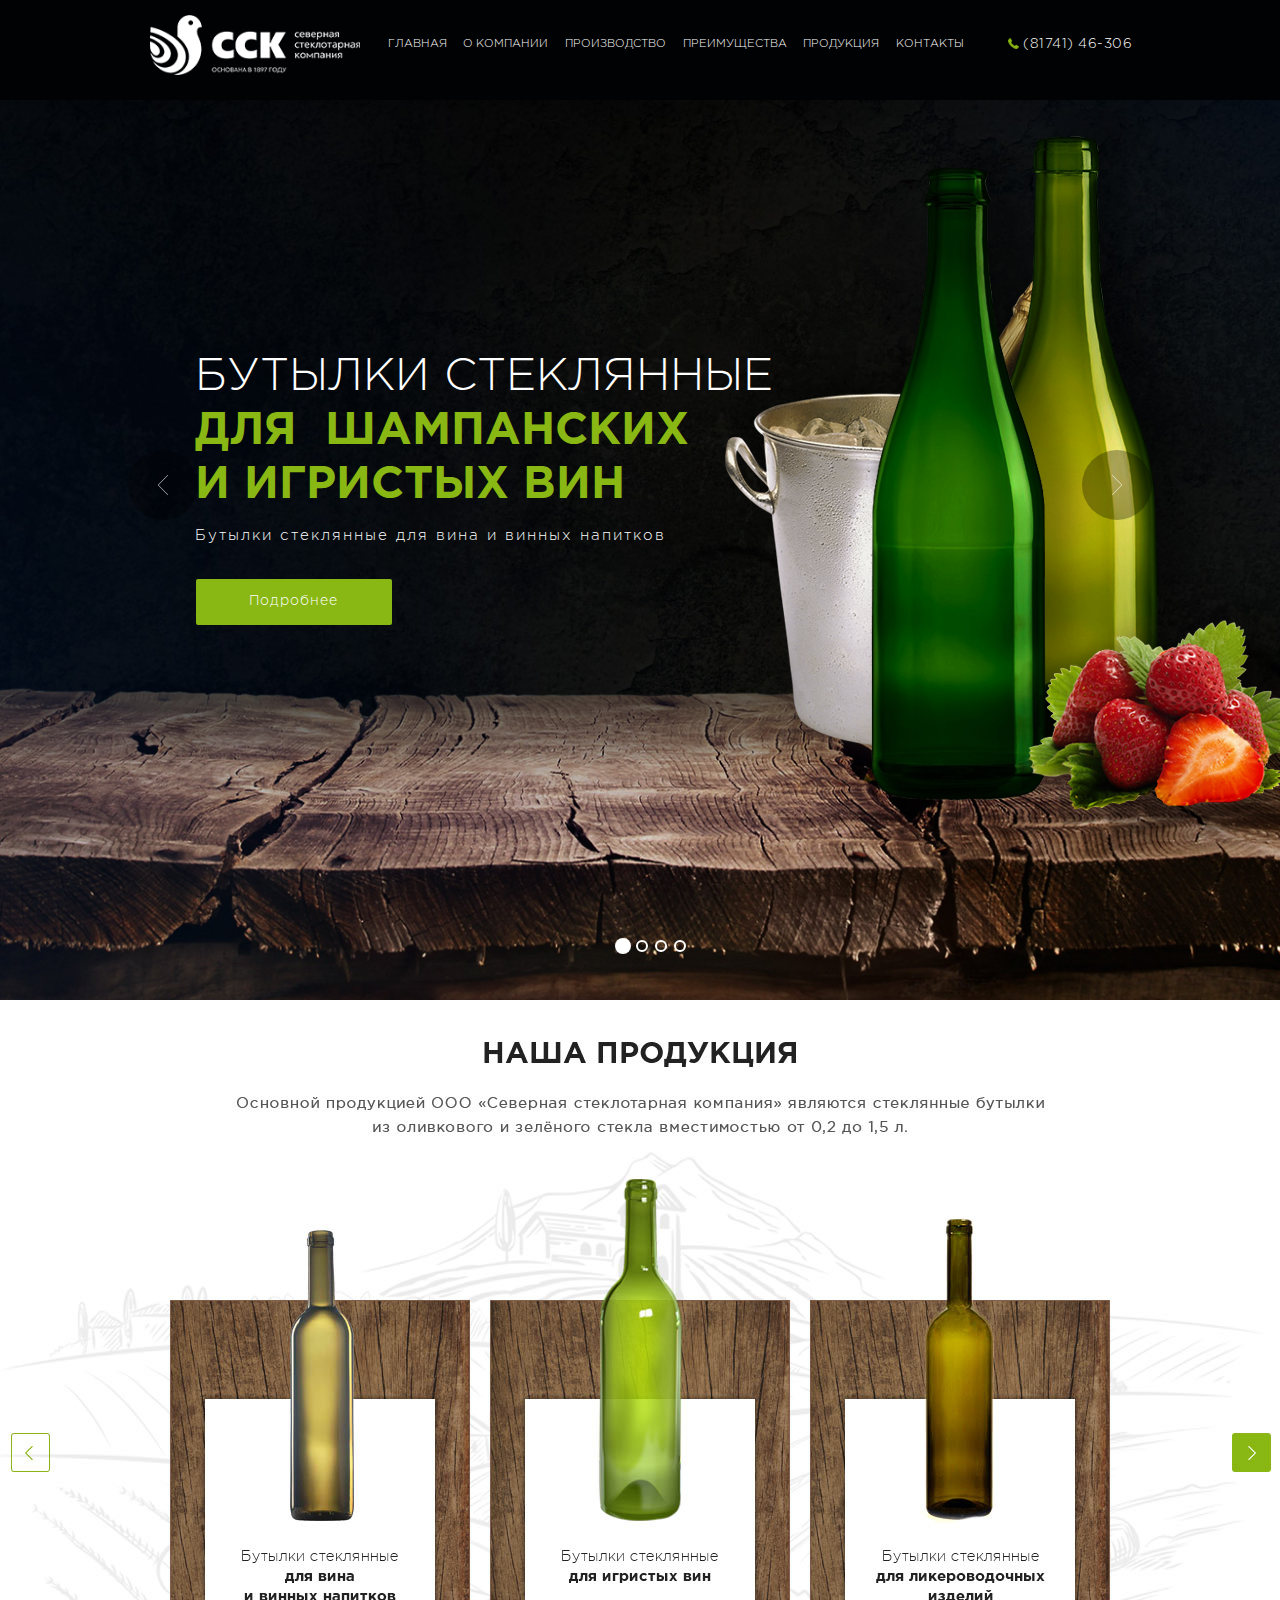
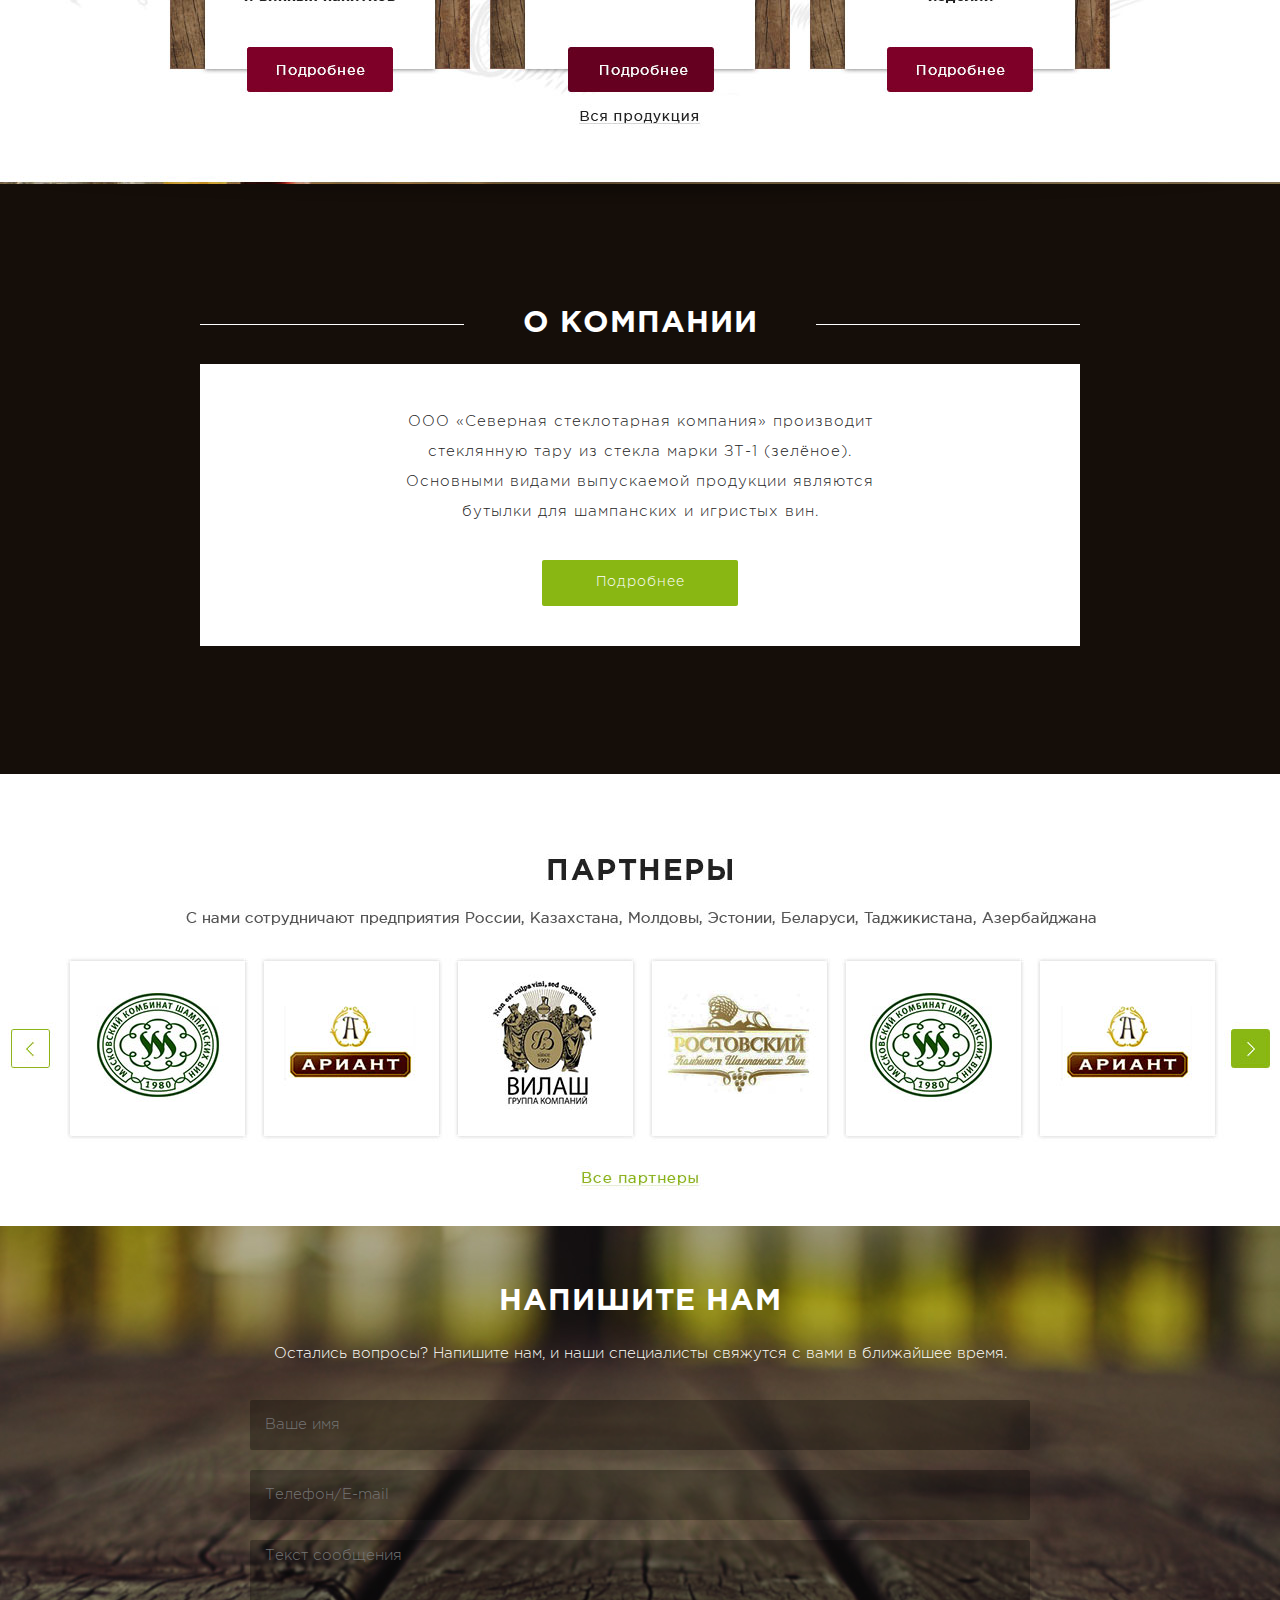
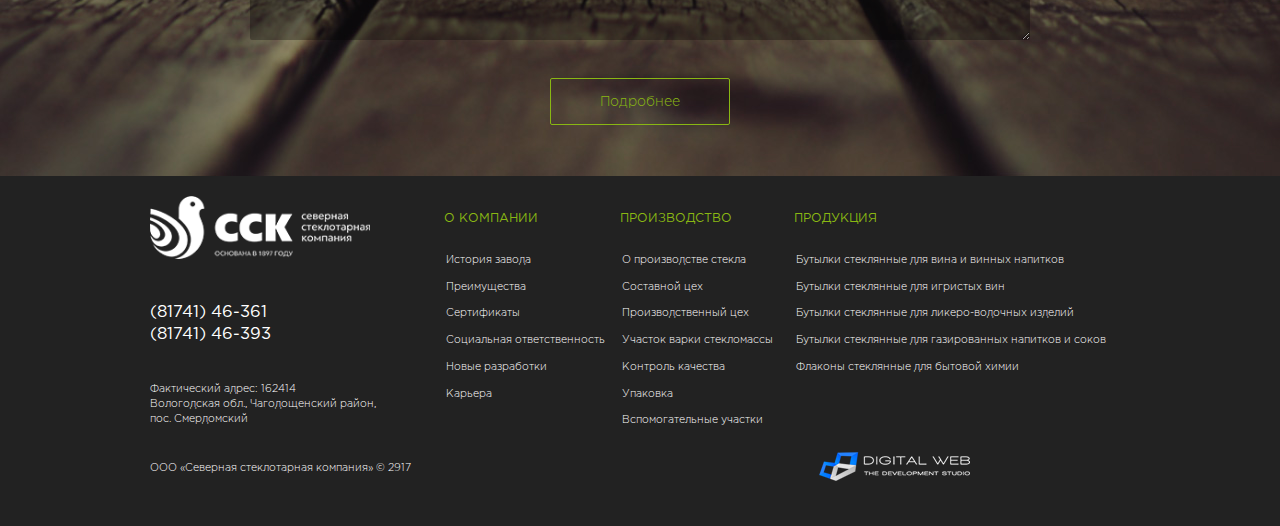
==== index.html @ 943e0a12 "Часть верстки главной" ====
<!DOCTYPE html>
<html dir="ltr" lang="ru-RU">
<head>
	<meta charset="utf-8" />
	<meta name="viewport" content="width=device-width"> 
	
	<title>Северная Стекольная Компания</title>
	<link rel="stylesheet" type="text/css"  media="all" href="css/jquery.sudoSlider.css" />
	<link rel="stylesheet" type="text/css"  media="all" href="css/font.css" />
	<link rel="stylesheet" type="text/css"  media="all" href="css/style.css" />
	<link rel="stylesheet" type="text/css"  media="all" href="css/screen.css" />
	
	<!--[if lt IE 9]><script src="js/html5.js" type="text/javascript"></script><![endif]-->
	
	<script type="Text/Javascript" src="http://code.jquery.com/jquery-1.11.2.min.js"></script>
	<script type="text/javascript" src="js/jquery.sudoSlider.min.js"></script>
	<script src="js/script.js" type="text/javascript"></script>
</head>
<body class="index">
<div id="wrapper">
	<!-- шапка -->
	<header id="header">
	    <div>
		
		<div id="logo">
			<a href="#" title="Главная"><img src="images/logo.png" alt="Северная Стекольная Компания" /></a>
		</div>
		<div id="headr_cont">
			(81741) 46-306
		</div>
		<nav>
			<ul>
				<li><a href="#" title="Главная страница">Главная</a></li>
				<li><a href="#" title="Раздел о компании">О компании</a>
					<ul>
						<li><a href="#" title="История завода">История завода</a></li>
						<li><a href="#" title="Преимущества">Преимущества</a></li>
						<li><a href="#" title="Сертификаты">Сертификаты</a></li>
						<li><a href="#" title="Социальная ответственность">Социальная ответственность</a></li>
						<li><a href="#" title="Новые разработки">Новые разработки</a></li>
						<li><a href="#" title="Карьера">Карьера</a></li>
					</ul>
				</li>
				<li><a href="#" title="Производство">Производство</a>
					<ul>
						<li><a href="#" title="О производстве стекла">О производстве стекла</a></li>
						<li><a href="#" title="Составной цех">Составной цех</a></li>
						<li><a href="#" title="Производственный цех">Производственный цех</a></li>
						<li><a href="#" title="Участок варки стекломассы">Участок варки стекломассы</a></li>
						<li><a href="#" title="Контроль качества">Контроль качества</a></li>
						<li><a href="#" title="Упаковка">Упаковка</a></li>
						<li><a href="#" title="Вспомогательные участки">Вспомогательные участки</a></li>
					</ul>
				</li>             
				<li><a href="#" title="Преимущества">Преимущества</a></li>
				<li><a href="#" title="Продукция">Продукция</a>
					<ul>
						<li><a href="#" title="Бутылки стеклянные для вина и винных напитков">Бутылки стеклянные для вина и винных напитков</a></li>
						<li><a href="#" title="Бутылки стеклянные для игристых вин">Бутылки стеклянные для игристых вин</a></li>
						<li><a href="#" title="Бутылки стеклянные для ликеро-водочных изделий">Бутылки стеклянные для ликеро-водочных изделий</a></li>
						<li><a href="#" title="Бутылки стеклянные для газированных напитков и соков">Бутылки стеклянные для газированных напитков и соков</a></li>
						<li><a href="#" title="Флаконы стеклянные для бытовой химии">Флаконы стеклянные для бытовой химии</a></li>
					</ul>
				</li>
				<li><a href="#" title="Контакты">Контакты</a></li>
			</ul>
		</nav>
	    </div>
	</header>
	<!-- end шапка -->
	
	
	<section class="main_section" id="slider">
		<div class="slider">
			<div>
			    <div>
				<img src="images/slider_shamp.png" alt="" />
				<h3><span>Бутылки стеклянные </span>для&nbsp; шампанских и&nbsp;игристых вин</h3>
				<p>Бутылки стеклянные для вина и винных напитков</p>
				<a class="button" href="#" title="Узнать подробнее">Подробнее</a>
			    </div>
			</div>
			<div>
			    <div>
				<img src="images/slider_juice.png" alt="" />
				<h3><span>Бутылки стеклянные </span>для&nbsp;газированных напитков и&nbsp;соков</h3>
				<p>Бутылки стеклянные для вина и винных напитков</p>
				<a class="button" href="#" title="Узнать подробнее">Подробнее</a>
			    </div>
			</div>
			<div>
			    <div>
				<img src="images/slider_wine.png" alt="" />
				<h3><span>Бутылки стеклянные </span>для&nbsp;вина и&nbsp;винных напитков</h3>
				<p>Бутылки стеклянные для вина и винных напитков</p>
				<a class="button" href="#" title="Узнать подробнее">Подробнее</a>
			    </div>
			</div>
			<div>
			    <div>
				<img src="images/slider_vodka.png" alt="" />
				<h3><span>Бутылки стеклянные </span>для&nbsp;ликеро-водочных изделий</h3>
				<p>Бутылки стеклянные для вина и винных напитков</p>
				<a class="button" href="#" title="Узнать подробнее">Подробнее</a>
			    </div>
			</div>
		</div>
	</section>
	
	<section class="main_section" id="">
		<img src="images/karusel1.jpg" alt="Северная Стекольная Компания" style="position: relative; left: 50%; margin-left: -960px;" />
	</section>
	
	<section class="main_section" id="about">
		<div>
			<h2>О компании</h2>
			<p>ООО «Северная стеклотарная компания» производит стеклянную тару из&nbsp;стекла марки ЗТ-1&nbsp;(зелёное). Основными видами выпускаемой продукции являются бутылки для&nbsp;шампанских и&nbsp;игристых вин.</p>
			<a class="button" href="#" title="Узнать подробнее">Подробнее</a>
		</div>
	</section>
	
	<section class="main_section" id="">
		<img src="images/karusel2.jpg" alt="Северная Стекольная Компания" style="position: relative; left: 50%; margin-left: -960px;" />
	</section>
	
	<section class="main_section" id="main_form">
	     <div>
		<h2>напишите нам</h2>
		<p>Остались вопросы? Напишите нам, и&nbsp;наши специалисты свяжутся с&nbsp;вами в&nbsp;ближайшее время.</p>
		<form >
			<input type="text" class="" placeholder="Ваше имя" value="">
			<input type="text" class="" placeholder="Телефон/E-mail" value="">
			<textarea placeholder="Текст сообщения"></textarea>
			<input type="submit" class="button" value="Подробнее" />
		</form>
	     
	     </div>
	</section>
	
	
	
	
	
	
	
	<!-- контент
	<div id="content">
	
		<div class="text">
			<h1>H1 - Проектирование, генеральный подрядчик, строительно-монтажные работы, инженерные сети, изготовление металлоконструкций</h1>
			<h2>H2 - Полный комплекс работ при возведении строительных объектов и зданий</h2>
			<h3>H3 - Полный комплекс работ при возведении строительных объектов и зданий</h3>
			<img class="left" src="images/pic7.jpg" alt="" />
			<p>Помимо производства металлоконструкций, а также быстровозводимых зданий, ведущим направлением работы предприятия является проведение капитального ремонта и реконструкции объектов промышленного и административного назначения, строительство складских, спортивных и торговых комплексов, административных и общественных зданий, производственных цехов. Собственное производство легких металлоконструкций и изготовление комплектующих для объектов строительства позволяет нам предлагать конкурентные цены на проектирование, изготовление и последующие строительно-монтажные работы.  <a href="#">Подробнее >></a></p>
			
			<h2>Ненумерованный список:</h2>
			<ul>
				<li><a href="#">Функция технического заказчика</a></li>
				<li><a href="#">Проектирование зданий и сооружений</a></li>
				<li><a href="#">Функция генерального подрядчика</a></li>
				<li><a href="#">Строительство монолитных зданий</a></li>
			</ul>
			
			<h2>Нумерованный список:</h2>
			<ol>
				<li><a href="#">Функция технического заказчика</a></li>
				<li><a href="#">Проектирование зданий и сооружений</a></li>
				<li><a href="#">Функция генерального подрядчика</a></li>
				<li><a href="#">Строительство монолитных зданий</a></li>
			</ol>
			
			<p><a style="margin: 0 10px;" href="#">Обычная ссылка</a> <a style="margin: 0 28px;" href="#">Ссылка при наведении</a></p>
			
			
		</div>
	</div>
	<!-- end контент -->
	
	<!-- подвал -->
	<div id="pre_foo"></div>
	<footer>
	    <div id="foo_in">
		<nav id="foo_menu">
		    <section>
			<h3><a href="#" title="О компании">О компании</a></h3>
			<ul>
				<li><a href="#" title="История завода">История завода</a></li>
				<li><a href="#" title="Преимущества">Преимущества</a></li>
				<li><a href="#" title="Сертификаты">Сертификаты</a></li>
				<li><a href="#" title="Социальная ответственность">Социальная ответственность</a></li>
				<li><a href="#" title="Новые разработки">Новые разработки</a></li>
				<li><a href="#" title="Карьера">Карьера</a></li>
			</ul>
		    </section>
		    <section>
			<h3><a href="#" title="Производство">Производство</a></h3>
			<ul>
				<li><a href="#" title="О производстве стекла">О производстве стекла</a></li>
				<li><a href="#" title="Составной цех">Составной цех</a></li>
				<li><a href="#" title="Производственный цех">Производственный цех</a></li>
				<li><a href="#" title="Участок варки стекломассы">Участок варки стекломассы</a></li>
				<li><a href="#" title="Контроль качества">Контроль качества</a></li>
				<li><a href="#" title="Упаковка">Упаковка</a></li>
				<li><a href="#" title="Вспомогательные участки">Вспомогательные участки</a></li>
			</ul>
		    </section>
		    <section>
			<h3><a href="#" title="Продукция">Продукция</a></h3>
			<ul>
				<li><a href="#" title="Бутылки стеклянные для вина и винных напитков">Бутылки стеклянные для вина и винных напитков</a></li>
				<li><a href="#" title="Бутылки стеклянные для игристых вин">Бутылки стеклянные для игристых вин</a></li>
				<li><a href="#" title="Бутылки стеклянные для ликеро-водочных изделий">Бутылки стеклянные для ликеро-водочных изделий</a></li>
				<li><a href="#" title="Бутылки стеклянные для газированных напитков и соков">Бутылки стеклянные для газированных напитков и соков</a></li>
				<li><a href="#" title="Флаконы стеклянные для бытовой химии">Флаконы стеклянные для бытовой химии</a></li>
			</ul>
		    </section>
		</nav>
		<div id="foo_logo">
			<img src="images/logo.png" alt="Северная Стекольная Компания" />
		</div>
		<div id="foo_cont">
			<strong>(81741)&nbsp;46-361<br>
			(81741)&nbsp;46-393</strong>
			<p>Фактический адрес: 162414<br> 
			Вологодская&nbsp;обл., Чагодощенский&nbsp;район,
			пос.&nbsp;Смердомский</p>
		</div>
		<p id="copy">ООО «Северная стеклотарная компания» &copy; 2917</p>
		<div id="dw"><a href="#"><img src="images/digitalweb.png" alt="DIGITAL WEB" /></a></div>
		
	    </div>
	</footer>
	<!-- end подвал -->
	
</div>
</body>
</html>
---- css/font.css ----
@font-face{
   font-family: 'Gotham Pro';
    src: url('../fonts/gothaproreg.eot');
    src: local('Gotham Pro'),
    url('../fonts/gothaproreg.eot?#iefix') format('embedded-opentype'),
    url('../fonts/gothaproreg.woff') format('woff'),
    url('../fonts/gothaproreg.ttf') format('truetype'),
    url('../fonts/gothaproreg.svg#myfont') format('svg');
    font-weight: 400;
    font-style: normal;
}

@font-face{
   font-family: 'Gotham Pro';
    src: url('../fonts/gothaproita.eot');
    src: local('Gotham Pro'),
    url('../fonts/gothaproita.eot?#iefix') format('embedded-opentype'),
    url('../fonts/gothaproita.woff') format('woff'),
    url('../fonts/gothaproita.ttf') format('truetype'),
    url('../fonts/gothaproita.svg#myfont') format('svg');
    font-weight: 400;
    font-style: italic;
}

@font-face{
   font-family: 'Gotham Pro Narrow';
    src: url('../fonts/gothapronarmed.eot');
    src: local('Gotham Pro Narrow'),
    url('../fonts/gothapronarmed.eot?#iefix') format('embedded-opentype'),
    url('../fonts/gothapronarmed.woff') format('woff'),
    url('../fonts/gothapronarmed.ttf') format('truetype'),
    url('../fonts/gothapronarmed.svg#myfont') format('svg');
    font-weight: normal;
    font-style: normal;
}

@font-face{
   font-family: 'Gotham Pro Narrow';
    src: url('../fonts/gothapronarbol.eot');
    src: local('Gotham Pro Narrow'),
    url('../fonts/gothapronarbol.eot?#iefix') format('embedded-opentype'),
    url('../fonts/gothapronarbol.woff') format('woff'),
    url('../fonts/gothapronarbol.ttf') format('truetype'),
    url('../fonts/gothapronarbol.svg#myfont') format('svg');
    font-weight: bold;
    font-style: normal;
}

@font-face{
   font-family: 'Gotham Pro';
    src: url('../fonts/gothapromed.eot');
    src: local('Gotham Pro'),
    url('../fonts/gothapromed.eot?#iefix') format('embedded-opentype'),
    url('../fonts/gothapromed.woff') format('woff'),
    url('../fonts/gothapromed.ttf') format('truetype'),
    url('../fonts/gothapromed.svg#myfont') format('svg');
    font-weight: 600;
    font-style: normal;
}

@font-face{
   font-family: 'Gotham Pro';
    src: url('../fonts/gothapromedita.eot');
    src: local('Gotham Pro'),
    url('../fonts/gothapromedita.eot?#iefix') format('embedded-opentype'),
    url('../fonts/gothapromedita.woff') format('woff'),
    url('../fonts/gothapromedita.ttf') format('truetype'),
    url('../fonts/gothapromedita.svg#myfont') format('svg');
    font-weight: 600;
    font-style: italic;
}

@font-face{
   font-family: 'Gotham Pro';
    src: url('../fonts/gothaprolig.eot');
    src: local('Gotham Pro'),
    url('../fonts/gothaprolig.eot?#iefix') format('embedded-opentype'),
    url('../fonts/gothaprolig.woff') format('woff'),
    url('../fonts/gothaprolig.ttf') format('truetype'),
    url('../fonts/gothaprolig.svg#myfont') format('svg');
    font-weight: 300;
    font-style: normal;
}

@font-face{
   font-family: 'Gotham Pro';
    src: url('../fonts/gothaproligita.eot');
    src: local('Gotham Pro'),
    url('../fonts/gothaproligita.eot?#iefix') format('embedded-opentype'),
    url('../fonts/gothaproligita.woff') format('woff'),
    url('../fonts/gothaproligita.ttf') format('truetype'),
    url('../fonts/gothaproligita.svg#myfont') format('svg');
    font-weight: 300;
    font-style: italic;
}

@font-face{
   font-family: 'Gotham Pro';
    src: url('../fonts/gothaprobol.eot');
    src: local('Gotham Pro'),
    url('../fonts/gothaprobol.eot?#iefix') format('embedded-opentype'),
    url('../fonts/gothaprobol.woff') format('woff'),
    url('../fonts/gothaprobol.ttf') format('truetype'),
    url('../fonts/gothaprobol.svg#myfont') format('svg');
    font-weight: 700;
    font-style: normal;
}

@font-face{
   font-family: 'Gotham Pro';
    src: url('../fonts/gothaprobolita.eot');
    src: local('Gotham Pro'),
    url('../fonts/gothaprobolita.eot?#iefix') format('embedded-opentype'),
    url('../fonts/gothaprobolita.woff') format('woff'),
    url('../fonts/gothaprobolita.ttf') format('truetype'),
    url('../fonts/gothaprobolita.svg#myfont') format('svg');
    font-weight: 700;
    font-style: italic;
}

@font-face{
   font-family: 'Gotham Pro';
    src: url('../fonts/gothaprobla.eot');
    src: local('Gotham Pro'),
    url('../fonts/gothaprobla.eot?#iefix') format('embedded-opentype'),
    url('../fonts/gothaprobla.woff') format('woff'),
    url('../fonts/gothaprobla.ttf') format('truetype'),
    url('../fonts/gothaprobla.svg#myfont') format('svg');
    font-weight: 900;
    font-style: normal;
}

@font-face{
   font-family: 'Gotham Pro';
    src: url('../fonts/gothaproblaita.eot');
    src: local('Gotham Pro'),
    url('../fonts/gothaproblaita.eot?#iefix') format('embedded-opentype'),
    url('../fonts/gothaproblaita.woff') format('woff'),
    url('../fonts/gothaproblaita.ttf') format('truetype'),
    url('../fonts/gothaproblaita.svg#myfont') format('svg');
    font-weight: 900;
    font-style: italic;
}
---- css/style.css ----
html, body { 
	margin: 0;
	padding: 0;
	min-height: 100%;
	width: 100%;
	height: 100%;
	position: relative;
}

body {   
	line-height: 145%;
	font-family:  'Gotham Pro', Arial, Helvetica, sans-serif;
	font-size: 0.94em;
	font-weight: 300;
	color: #222222;
	background: #fff;
	}
a {
	text-decoration: underline;
	color: #005ad5;
	outline: none;
	cursor: pointer;
	}
a:hover {
	text-decoration: none;
	}
a img {
	border: none;
	cursor: pointer;
	}
img {
	vertical-align: bottom;
	}
p {
	margin: 0 0 22px;
}
h1 {    
	margin: 0 0 11px;
	font-size: 2em;
	font-weight: 700;
	line-height: 120%;
	text-transform: uppercase;
}

h2 {
	font-size: 1.66em;
	line-height: 120%;
	font-weight: 700;
	margin: 0 0 23px;
	text-transform: uppercase;
}

h3 {
	font-size: 1em;
	line-height: 120%;
	font-weight: 700;
	margin: 0 0 20px;
	text-transform: uppercase;
}
table {
	border: 0;
	border-collapse:collapse;
	border-spacing: 0;
}
ul {
	margin: 0;
	padding: 0;
}
ul li {
	margin: 0;
	padding: 0;
	list-style-type: none;
}
hr {
	border: 0;
}
.clr {
	clear: both;
}

/* HTML5 display-role reset for older browsers */
article, aside, details, figcaption, figure,
footer, header, hgroup, menu, nav, section {
	display: block;
}
/*******************************************/

#wrapper {
	width: 100%;
	min-height: 100%;
	position: relative;
	overflow: hidden;
	
background: url(../images/site.jpg) center top no-repeat;
zbackground-size: 100% auto;
}


/* Стили шапки */
header#header {
	min-height: 100px;
	width: 100%;
	position: fixed;
	top: 0;
	background-color: #010203;
	color: #fff;
	z-index: 10;
}
#header>div {
	padding: 10px 11px;
	margin: 0 auto;
	max-width: 1258px;
	font-size: 0.95em;
	line-height: 120%;
}
#logo {
	margin: 5px 15px 0px 0px;
	width: 245px;
	float: left;
	font-size: 25px; 
}
#logo img {
	width: 100%;
}

/* Контакты в шапке */
#headr_cont  {
	margin: 35px -9px 10px 25px;
	padding-left: 22px;
	width: 140px;
	float: right;    
	background: url(../images/phone.png) left 3px no-repeat;
	font-size: 1.2em;
	line-height: 120%;
	letter-spacing: 0.04em;
}


/* Меню в шапке */

header nav {
	margin: 36px 170px 10px 280px;
	padding: 0;
	text-align: center;
	
}
header nav ul li {
	margin-right: 2.2%;
	display: inline-block;
	vertical-align: top;
	text-transform: uppercase;
	position: relative;
}
header nav ul li a {
	color: #fff;
	text-decoration: none;
}                    
header nav ul li.active a {
	color: #89b713;
}
header nav ul li:hover a {
	color: #89b713;
}

header nav ul li ul {
	width: 480px;
	padding: 25px 20px 15px 30px;
	position: absolute;
	left: -20px;
	text-align: left;
	background: #89b713;
	top: 40px;
	display: none;
}
header nav ul li:hover ul {
	display: block;
}
header nav ul li ul:before {
	width: 0px;
	position: absolute;
	top: -10px;
	left: 15%;
	border-left: 8px solid transparent;
	border-right: 8px solid transparent;
	border-bottom: 10px solid #89b713;
	content: "";
	z-index: 2
}
header nav ul li ul:after {
	width: 25%;
	height: 40px;
	position: absolute;
	top: -40px;
	left: 20px;
	background: transparent;
	content: "";
	z-index: 1;
}
header nav ul li ul li {
	margin-bottom: 10px;
	margin-right: 10px;
	width: 47%;
	text-transform: none;
}
header nav ul li:hover ul li a {
	color: #fff;
}
header nav ul li ul li a:hover {
	color: #fff;
	text-decoration: underline;
}

.main_section {
	position: relative;
	z-index: 3;
}
.main_section>div {
	position: relative;
	padding: 58px 20px 20px;
	text-align: center;
	width: 960px;
	margin: 0 auto;
}
.main_section h2 {
	font-size: 2em;
	letter-spacing: 1px;
}

a.button {
	padding:13px 15px 14px; 
	width: 166px;
	height: 19px;
	font-size: 14px;
	line-height: 19px;
	cursor: pointer;
	outline: none;
	display: inline-block;
	vertical-align: top;
	color: #fff;
	text-align: center;
	text-decoration: none;
	background-color: #89b713;
	letter-spacing: 1px;
	border-radius: 2px;
	margin-bottom: 15px;
}
a.button:active {
	height: 17px;
	margin-top: 1px;
	margin-bottom: 16px;
}


/* Секция о компании на главной */

#about {
	min-height: 590px;
	background: #150e09 url(../images/about_bg.jpg) center center no-repeat;
	background-size: 100% auto;
	background-attachment: fixed;
	overflow: hidden;
}
#about:before {
	height: 30px;
	width: 100%;
	background: url(../images/about_shadow.png) center top no-repeat;
	background-size: 97% auto;
	content: "";
	position: absolute;
	top: 0;
	left: 0;
}
#about>div {
	width: 880px;
	position: relative;
	margin-top: 180px;
	left: 50%;
	margin-left: -440px;
	background-color: #fff;
	padding: 1px 0px 25px;
	font-weight: 300;
	letter-spacing: 1px;
	line-height: 200%;
}
#about h2 {
	color: #fff;
	margin-top: -59px;
	margin-bottom: 65px;
	overflow: hidden;
	position: relative;
}
#about h2:before, #about h2:after {
	content: "";
	position: absolute;
	height: 1px;
	width: 50%;
	background-color: #fff;
	top: 50%;
	left: -20%;
}
#about h2:after {
	left: auto;
	right: -20%;
}
#about p {
	padding: 0 200px 11px;
}








#content {
	margin: 0 auto;
	padding: 20px 10px;
	
	width: 960px;
	
	clear: both;
}




/* Стили контента */
.text {
	padding-right: 300px;
	line-height: 145%;
}
.text p {
	padding-top: 4px;
}

.text img.left {         
	margin: 2px 15px 10px 0;
	float: left;
}

.text ul, .text ol {
	padding: 10px 20px 10px 10px;
	margin-bottom: 14px;
	
	background-color: #fbfdfe;
	border: 1px solid #dae5f0;
	color: #fff;
}

.text ul li, .text ol li {
	margin-bottom: 6px;
	padding-left: 10px;
}

.text ol {
	list-style-type: none; 
	counter-reset: num; 
}
.text ol {
	list-style-type: none; 
	counter-reset: num; 
}
.text li a:before, .text li a:before {
	margin-right: 12px;
	padding: 1px 6px;
	
	width: 6px;
	height: 17px;
	
	display: inline-block;
	
	font-size: 12px;
	line-height: 18px;
	
	color: #fff;
	background-color: #5c98cb;
	border-radius: 10px;
}
.text ol li a:before {
	content: counter(num) ' '; 
	counter-increment: num; 
}
.text ul li a:before {
	padding: 1px 7px;
	content: ">";
	width: 4px;
}
.text  li a:hover:before {
	background-color: #c62e26;
}


.text table {
	margin-bottom: 23px;
	margin-top: 20px;
	
	border-top: 1px solid #d9e5f0;
	border-left: 1px solid #d9e5f0;
	border-bottom: 1px solid #d9e5f0;
}
.text table th, .text table td {
	height: 37px;
	              
	text-align: center;
	
	border-right: 1px solid #d9e5f0;
}  
.text table tr:first-child th, .text table tr:first-child td {
	height: 41px;
}
.text table th {
	border-bottom: 1px solid #d9e5f0;
	background-color: #ecf3f7;
}
.text table th:first-child {
	padding-left: 20px;
	width: 202px;
	text-align: left;
}
.text table td {
	width: 100px;
}



/* Стили формы */

#main_form {
	background: url(../images/form.jpg) center top no-repeat;
	background-size: cover;
	height: 550px;
	z-index: 1;
	width: 100%;
}
#main_form div {
	color: #fff;
}
form {
	margin-bottom: 30px;
	padding-top: 13px;
}
input, textarea, select {
	padding: 5px 15px;
	margin-bottom: 20px;
	width: 750px;
	height: 40px;
	outline: none;
	border: 0;
	background-color: RGBA(0, 0, 0, 0.3);
	border-radius: 2px;
	font-family: 'Gotham Pro', Arial, Helvetica, sans-serif;
	font-size: 1em;
	font-weight: 300;
	line-height: 40px;
	color: #fff;
}

form textarea {
	height: 90px;
	min-width: 750px;
	max-width: 750px;
	min-height: 90px;
	max-height: 150px;
	line-height: 140%;
	margin-bottom: 31px;
}
form input[type="submit"] {
	padding:3px 15px 5px; 
	margin-bottom: 1px;
	width: 180px;
	height: 47px;
	font-size: 14px;
	color: #89b713;
	background-color: transparent;
	border: 1px solid #89b713;
	cursor: pointer;
	outline: none;
}
form input[type="submit"]:hover {
	background-color: #89b713;
	color: #fff;
}
form input[type="submit"]:active {
	height: 45px;
	margin-bottom: 2px;
	margin-top: 1px;
}



/* Подвал */
/*#slider, #content {
	display: none;
}*/

#pre_foo {
	height: 350px;
	clear: both;
}

footer {
	height: 350px;
	width: 100%;
	position: absolute;
	bottom: 0;
	left: 0;
	background-color: #222;
	z-index: 2;
}

#foo_in { 
	margin: 0 auto;
	padding: 27px 10px;
	max-width: 1250px;
	line-height: 140%;
	font-size: 0.85em; 
	color: #fff;
}

#foo_in h3 {   
	margin-bottom: 26px;
	
	text-transform: uppercase;
	font-size: 1.18em;
	line-height: 120%;
	font-weight: 400
}
#foo_in h3 a {   
	color: #89b713;
}
#foo_in a {
	color: #fff;
	text-decoration: none;
}
#foo_in a:hover {
	text-decoration: underline;
}
#foo_in #foo_menu { 
	padding-top: 16px;
	width: 74.7%;
	float: right;
}
#foo_in #foo_menu section { 
	width: 24.2%;
	margin-right: 1%;
	display: inline-block;
	vertical-align: top;
	margin-bottom: 20px
}
#foo_in #foo_menu section+section { 
	width: 30.4%;
}
#foo_in #foo_menu section+section+section { 
	width: 41.3%;
}
#foo_in #foo_menu ul li {
	margin-bottom: 12px;
	padding-left: 2px;
}

#foo_logo {
	margin-bottom: 43px;
	width: 239px;
}
#foo_logo img {
	width: 100%;
}

#foo_in #foo_cont { 
	margin-right: 75%;
	margin-bottom: 35px;
}
#foo_in #foo_cont strong { 
	font-size: 1.57em;
	line-height: 138%;
	display: inline-block;
	margin-bottom: 35px;
}

#foo_in #foo_cont p {
	font-weight: 300;
}
#foo_in p {
	margin-bottom: 19px
}
#foo_in p a {
	margin: 0 4px;
}
p#copy {
	float: left;
	clear: both;
}

#dw {
	float: right;
	width: 31.7%;
	margin-top: -9px;
}
---- css/screen.css ----
@media screen and (min-width: 1921px) {
	header#header {
		min-height: 120px;
	}
	#header>div {
		padding: 12px 13px;
		max-width: 1510px;
		font-size: 1.14em;
		line-height: 120%;
	}
	#logo {
		margin: 6px 15px 0px 0px;
		width: 295px;
	}
	#headr_cont  {
		margin: 41px -11px 12px 30px;
		padding-left: 30px;
		width: 166px;   
		font-size: 1.20em;
		line-height: 120%;
		letter-spacing: 0.03em;
		background-position: left 4px;
		background-size: 17px 17px;
	}
	header nav {
		margin: 41px 190px 10px 350px;
		
	}
	header nav ul li ul {
		width: 580px;
	}
	header nav ul li ul:before {
		top: -9px;
	}
	
	#foo_in {
		padding: 20px 10px;
		max-width: 1510px;
		font-size: 1.02em;
		line-height: 120%;
	}
	#foo_logo {
		width: 300px;
	}
	
	.main_section>div {
		padding: 70px 25px 25px;
		width: 1480px;
	}
	.main_section h2 {
		font-size: 2.4em;
		line-height: 140%;
	}
	form {
		padding-top: 13px;
		width: 1000px;
		margin: 0 auto 35px;
	}
	input, textarea, select {
		margin-bottom: 25px;
		width: 900px;
		height: 48px;
		line-height: 48px;
	}
	form textarea {
		height: 108px;
		min-width: 900px;
		max-width: 900px;
		min-height: 108px;
		max-height: 150px;
		line-height: 140%;
		margin-bottom: 40px;
	}
	form input[type="submit"] {
		width: 216px;
		height: 57px;
	}
	form input[type="submit"]:active {
		height: 55px;
		width: 214px;
	}
}

@media screen and (max-width: 1300px) {
	#header>div {
		max-width: 980px;
		font-size: 0.75em;
		line-height: 120%;
	}
	#logo {
		width: 210px;
	}
	#headr_cont  {
		margin-top: 26px;
		margin-left: 15px;
		padding-left: 15px;
		width: 116px;   
		background-position: left 2px;
		background-size: 11px 11px;
	}
	header nav {
		margin: 28px 140px 10px 220px;
		
	}
	
	header nav ul li ul {
		width: 400px;
	}
	header nav ul li ul:before {
		left: 12%;
	}
	#foo_in {
		padding: 20px 10px;
		max-width: 980px;
		font-size: 0.70em;
		line-height: 140%;
	}
	#foo_logo {
		width: 220px;
	}
	
	#foo_in #foo_menu {
		width: 70%;
	}
	#foo_in #foo_menu section + section {
		width: 24%;
	}
	#foo_in #foo_menu section + section + section {
		width: 46%;
	}
	
	#about {
		background-size: cover;
	}
}

@media screen and (max-width: 990px) {
	#header>div {
		font-size: 1.1em;
		line-height: 120%;
	}
	#headr_cont  {
		float: left;
		margin-left: 15%;
		width: auto;
	}
	header nav {
		width: 40px;
		height: 24px;
		border-bottom: 8px solid #fff;
		border-top: 8px solid #fff;
		position: relative;
		float: right;
		margin: 15px 20px 0 20px;
		border-radius: 2px;
	}
	header nav:after {
		width: 40px;
		height: 8px;
		position: absolute;
		top: 8px;
		left: 0;
		background-color:  #fff;
		content: "";
	}
	header nav:hover, header nav:active {
		border-color: #89b713
	}
	header nav:hover:after, header nav:active:after {
		background-color:  #89b713;
	}
	
	header nav ul {
		margin-top: 49px;
		padding: 15px 0;
		width: 320px;
		background-color: #fff;
		position: absolute;
		right: -11px;
		border-bottom: 5px solid #89b713;
		box-shadow: 0px 0px 5px RGBA(34, 34, 34, 0.2);
		max-height: 350px;
		overflow: auto;
	}
	header nav>ul {
		display: none;
	}
	header nav:hover>ul {
		display: block;
	}
	header nav:before {
		width: 55px;
		height: 20px;
		position: absolute;
		top: 30px;
		right: 0px;
		background: transparent;
		content: "";
		z-index: 1;
		display: block;
	}
	header nav ul li {
		margin: 0;
		display: block;
		text-align: left;
	}
	header nav ul li a {
		color: #89b713;
		display: block;
		padding: 10px 10px 10px 30px; 
	}
	header nav ul li ul {
		width: 100%;
		padding: 15px 0;
		margin-bottom: 10px;
		position: relative;
		left: 0px;
		top: auto;
		margin-top: 10px;
		max-height: none;
		overflow: visible;
	}
	header nav ul li ul:before {
		left: 25%
	}
	header nav ul li ul:after {
		display: none;
	}
	header nav ul li ul li {
		width: auto;
		margin: 0;
	}
	header nav ul li ul li a {
		color: #fff;
	}
	#foo_in h3 {
		margin-bottom: 15px;
	}
	#foo_in #foo_menu {
		width: 65%;
	}
	#foo_in #foo_menu section, #foo_in #foo_menu section + section, #foo_in #foo_menu section + section + section {
		width: 45%;
	}
	#foo_in #foo_menu section + section + section {
		width: 90%;
	}
	#foo_in #foo_menu ul li {
		margin-bottom: 7px;
	}
	#pre_foo {
		height: 450px;
	}
	
	footer {
		height: 450px;
	}
	.main_section > div {
		width: auto;
	}
	#main_form p {
		width: 80%;
		margin: 0 auto 22px;
	}
	input, textarea, select {
		width: 80%;
	}
	form textarea {
		min-width: 80%;
		max-width: 80%;
	}
	#about {
		background-position: -300px center;
	}
	#about>div {
		width: 80%;
		left: 0;
		margin-left: auto;
		margin-right: auto;
		margin-top: 130px;
	}
	#about h2:before, #about h2:after {
		display: none;
	}
	#about p {
		padding: 0 130px 11px;
	}
}

@media screen and (max-width: 750px) {
	#foo_in #foo_menu {
		display: none;
	}
	#pre_foo {
		height: 200px;
	}
	
	footer {
		height: 200px;
	}
	#foo_in #foo_cont {
		float: right;
		margin-right: 10px;
		padding-top: 15px;
		margin-bottom: 15px;
		width: 42%;
		text-align: right;
	}
	#foo_in #foo_cont strong {
		margin-bottom: 20px;
	}
	#foo_logo {
		float: left;
		width: 200px;
		margin-bottom: 20px
	}
	
	#dw {
		margin-right: 10px;
		clear: left;
		float: none;
		margin-bottom: 20px;
		width: auto;
		text-align: left;
		margin-right: 10px;
	}
	p#copy {
		clear: left;
		margin-bottom: 25px;
		margin-right: 20px;
	}
	#about p {
		padding: 0 80px 11px;
	}
}

@media screen and (max-width: 600px) {
	header#header {
		min-height: 80px;
	}
	#header>div {
		font-size: 0.9em;
		line-height: 120%;
	}
	#logo {
		width: 150px;
		margin-right: 5px;
	}
	#headr_cont  {
		margin-left: 7%;
		margin-top: 18px
	}
	header nav {
		width: 25px;
		height: 15px;
		border-bottom: 5px solid #fff;
		border-top: 5px solid #fff;
		margin: 13px 10px 0 10px;
	}
	header nav:after {
		width: 25px;
		height: 5px;
		top: 5px;
	}
	header nav>ul {
		margin-top: 39px;
	}
	header nav:before {
		top: 20px;
	}
	#pre_foo {
		height: 220px;
	}
	
	footer {
		height: 220px;
	}
	#foo_in #foo_cont {
		float: none;
		width: auto;
		text-align: left;
	}
	#foo_in #foo_cont strong {
		text-align: right;
		display: block;
	}
	#dw {
		text-align: right;
		clear: none;
	}
	.main_section h2 {
		font-size: 1.7em;
	}
	.main_section p {
		font-size: 0.85em;
	}
	#about p {
		padding: 0 50px 11px;
	}
}


@media screen and (max-width: 470px) {
	#pre_foo {
		height: 250px;
	}
	
	footer {
		height: 250px;
	}
	#dw {
		clear: left;
	}
	#about p {
		padding: 0 20px 11px;
	}
}


@media screen and (max-width: 400px) {
	header#header {
		min-height: 60px;
		min-width: 300px
	}
	#header>div {
		font-size: 0.9em;
		line-height: 120%;
	}
	#logo {
		width: 120px;
		margin-right: 5px;
	}
	#headr_cont  {
		margin-left: 10px;
		margin-top: 13px;
		font-size: 1.05em;
		line-height: 120%;
	}
	header nav {
		margin: 8px 0px 0 5px;
	}
	#foo_logo {
		width: 140px;
	}
	#foo_in #foo_cont {
		margin-bottom: 0px;
		margin-right: 10px;
		padding-top: 10px;
	}
	#dw {
		text-align: right;
		clear: left;
	}
	.main_section h2 {
		font-size: 1.7em;
	}
	.main_section p {
		font-size: 0.85em;
	}
	#main_form p {
		width: 90%;
		margin-bottom: 12px;
	}
	input, textarea, select {
		width: 90%;
	}
	form textarea {
		min-width: 90%;
		max-width: 90%;
	}
	
	#about>div {
		margin-top: 100px;
	}
	
}
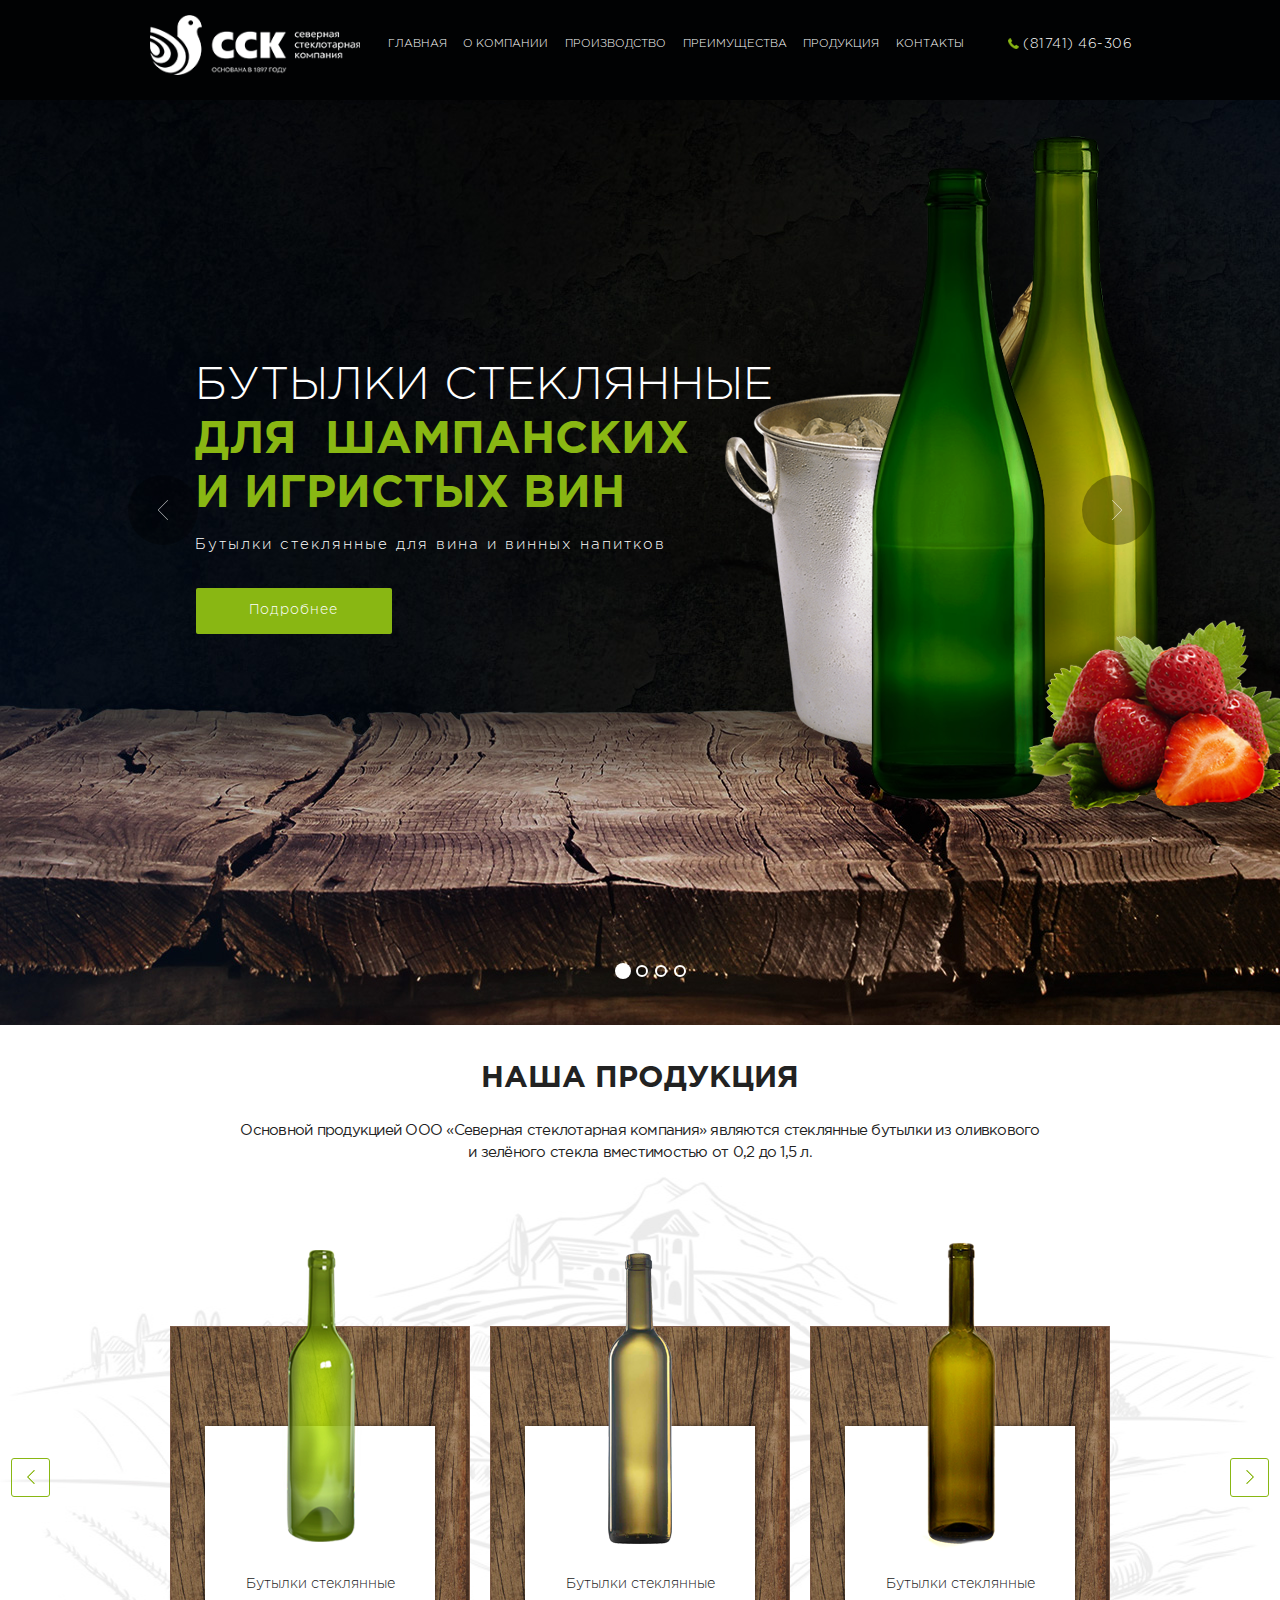
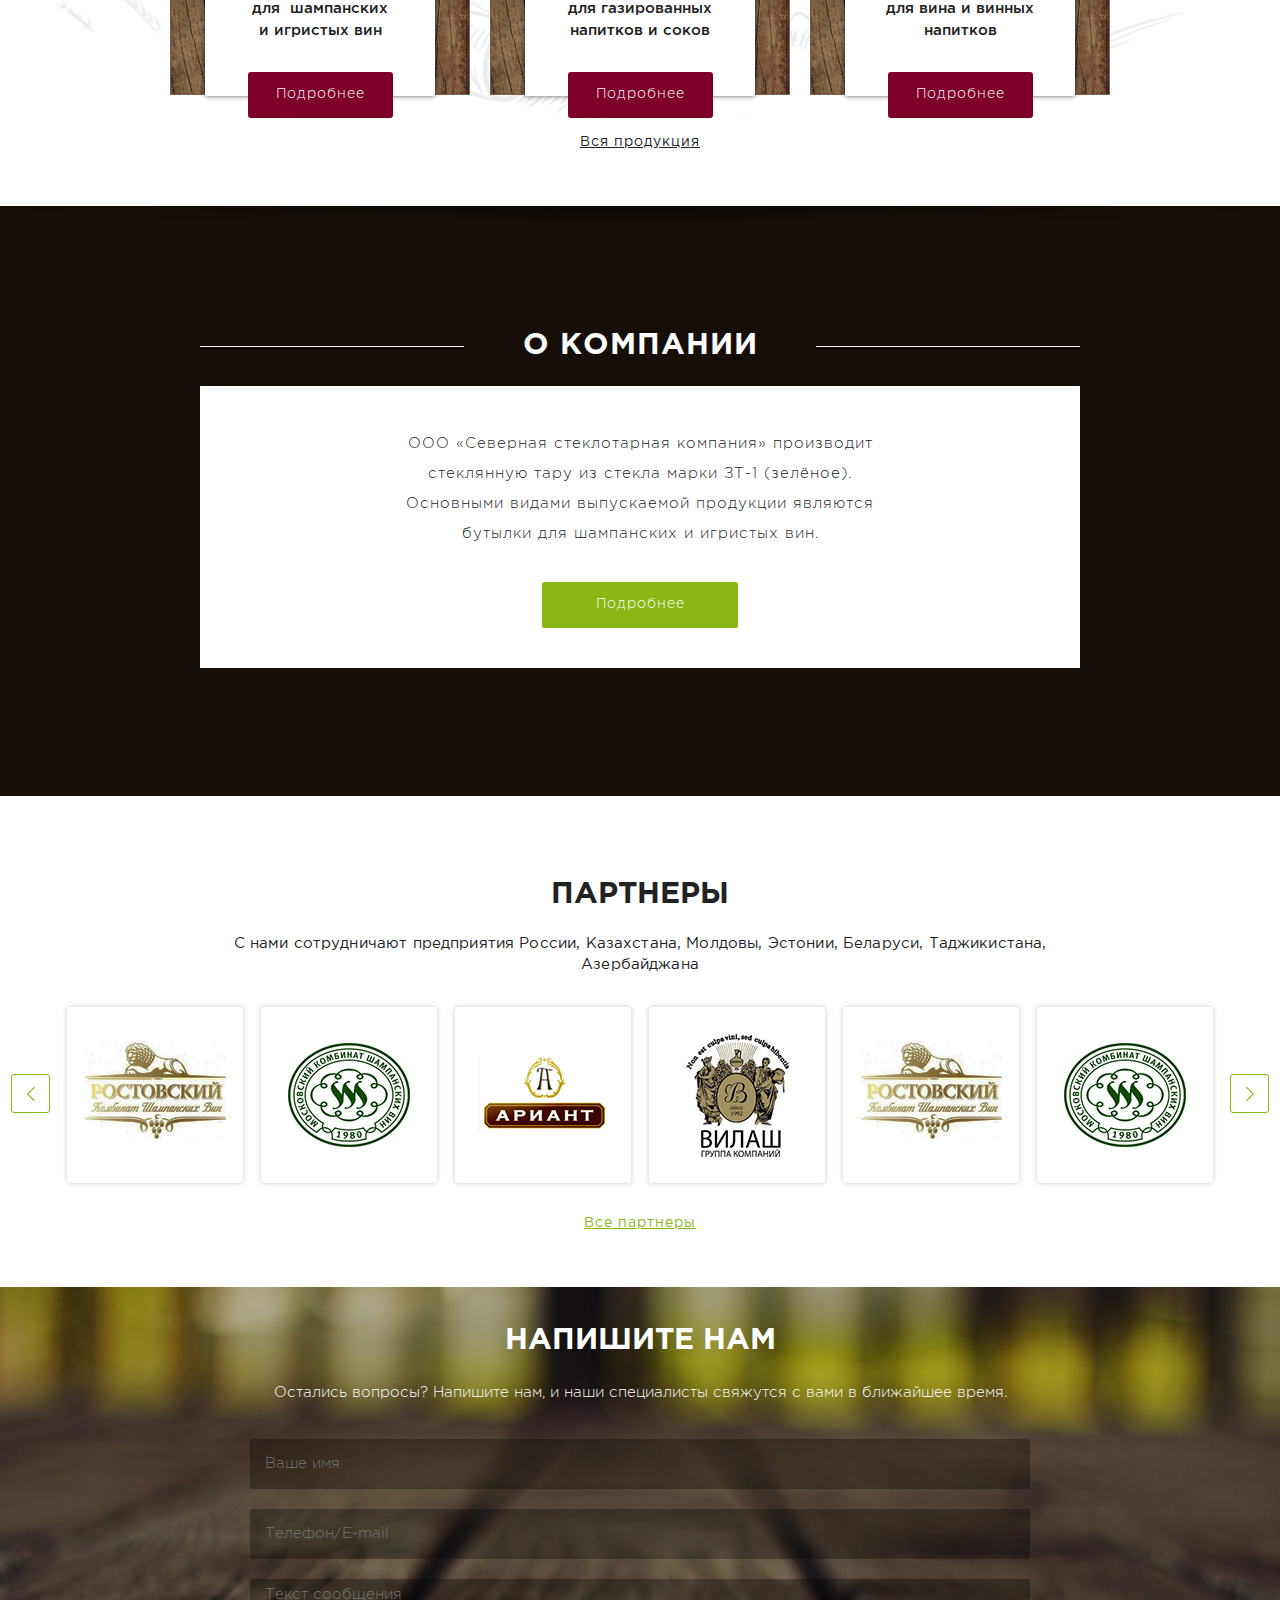
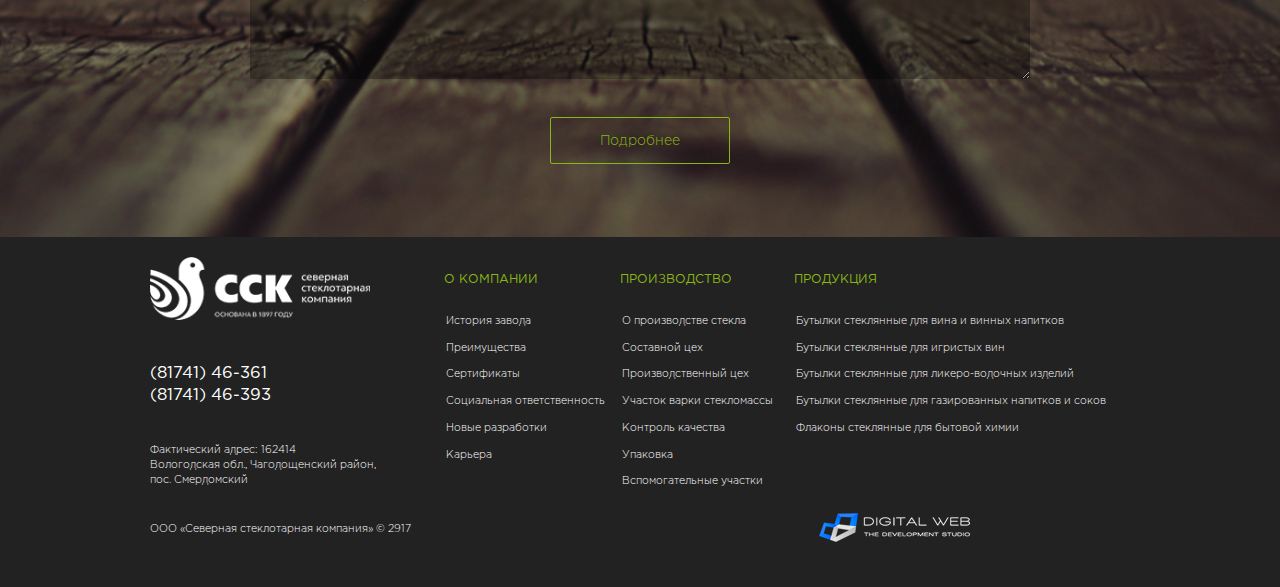
==== commit 11d15236: "Верстка главной" ====
--- a/index.html
+++ b/index.html
@@ -12,7 +12,7 @@
 	
 	<!--[if lt IE 9]><script src="js/html5.js" type="text/javascript"></script><![endif]-->
 	
-	<script type="Text/Javascript" src="http://code.jquery.com/jquery-1.11.2.min.js"></script>
+	<script type="Text/Javascript" src="https://code.jquery.com/jquery-1.11.2.min.js"></script>
 	<script type="text/javascript" src="js/jquery.sudoSlider.min.js"></script>
 	<script src="js/script.js" type="text/javascript"></script>
 </head>
@@ -29,10 +29,10 @@
 			(81741) 46-306
 		</div>
 		<nav>
-			<ul>
+			<ul class="main_menu">
 				<li><a href="#" title="Главная страница">Главная</a></li>
-				<li><a href="#" title="Раздел о компании">О компании</a>
-					<ul>
+				<li><a class="a_about" href="#" title="Раздел о компании">О компании</a>
+					<ul class="menu_about">
 						<li><a href="#" title="История завода">История завода</a></li>
 						<li><a href="#" title="Преимущества">Преимущества</a></li>
 						<li><a href="#" title="Сертификаты">Сертификаты</a></li>
@@ -41,8 +41,8 @@
 						<li><a href="#" title="Карьера">Карьера</a></li>
 					</ul>
 				</li>
-				<li><a href="#" title="Производство">Производство</a>
-					<ul>
+				<li><a class="a_production" href="#" title="Производство">Производство</a>
+					<ul class="menu_production">
 						<li><a href="#" title="О производстве стекла">О производстве стекла</a></li>
 						<li><a href="#" title="Составной цех">Составной цех</a></li>
 						<li><a href="#" title="Производственный цех">Производственный цех</a></li>
@@ -53,8 +53,8 @@
 					</ul>
 				</li>             
 				<li><a href="#" title="Преимущества">Преимущества</a></li>
-				<li><a href="#" title="Продукция">Продукция</a>
-					<ul>
+				<li><a class="a_product" href="#" title="Продукция">Продукция</a>
+					<ul class="menu_product">
 						<li><a href="#" title="Бутылки стеклянные для вина и винных напитков">Бутылки стеклянные для вина и винных напитков</a></li>
 						<li><a href="#" title="Бутылки стеклянные для игристых вин">Бутылки стеклянные для игристых вин</a></li>
 						<li><a href="#" title="Бутылки стеклянные для ликеро-водочных изделий">Бутылки стеклянные для ликеро-водочных изделий</a></li>
@@ -64,6 +64,7 @@
 				</li>
 				<li><a href="#" title="Контакты">Контакты</a></li>
 			</ul>
+			<span class="menu_batton_mob"></span>
 		</nav>
 	    </div>
 	</header>
@@ -107,8 +108,50 @@
 		</div>
 	</section>
 	
-	<section class="main_section" id="">
-		<img src="images/karusel1.jpg" alt="Северная Стекольная Компания" style="position: relative; left: 50%; margin-left: -960px;" />
+	<section class="main_section" id="products">
+		<div class="text">
+			<h2>наша Продукция</h2>
+			<p>Основной продукцией ООО&nbsp;«Северная стеклотарная компания» являются стеклянные бутылки из&nbsp;оливкового и&nbsp;зелёного стекла вместимостью от&nbsp;0,2&nbsp;до&nbsp;1,5&nbsp;л. </p>
+		</div>
+		<div class="karusel_1">
+			<div>
+			    <div>
+				<span><img src="images/b2.png" alt="" /></span>
+				<h3>Бутылки стеклянные</h3>
+				<p>для&nbsp; шампанских и&nbsp;игристых вин</p>
+				<a class="button" href="#" title="Узнать подробнее">Подробнее</a>
+			    </div>
+			</div>
+			<div>
+			    <div>
+				<span><img src="images/b1.png" alt="" /></span>
+				<h3>Бутылки стеклянные</h3>
+				<p>для&nbsp;газированных напитков и&nbsp;соков</p>
+				<a class="button" href="#" title="Узнать подробнее">Подробнее</a>
+			    </div>
+			</div>
+			<div>
+			    <div>
+				<span><img src="images/b3.png" alt="" /></span>
+				<h3>Бутылки стеклянные </h3>
+				<p>для&nbsp;вина и&nbsp;винных напитков</p>
+				<a class="button" href="#" title="Узнать подробнее">Подробнее</a>
+			    </div>
+			</div>
+			<div>
+			    <div>
+				<span><img src="images/b1.png" alt="" /></span>
+				<h3>Бутылки стеклянные</h3>
+				<p>для&nbsp;ликеро-водочных изделий</p>
+				<a class="button" href="#" title="Узнать подробнее">Подробнее</a>
+			    </div>
+			</div>
+		</div>
+		<span class="controls">
+			<a class="customLink1 prevBtn" data-target="prev" href="#"> prev </a>
+			<a class="customLink1 nextBtn" data-target="last" href="#"> next </a>
+		</span>
+		<p><a href="#">Вся продукция</a></p>
 	</section>
 	
 	<section class="main_section" id="about">
@@ -119,8 +162,42 @@
 		</div>
 	</section>
 	
-	<section class="main_section" id="">
-		<img src="images/karusel2.jpg" alt="Северная Стекольная Компания" style="position: relative; left: 50%; margin-left: -960px;" />
+	<section class="main_section" id="partners">
+		<div class="text">
+			<h2>Партнеры</h2>
+			<p>С нами сотрудничают предприятия России, Казахстана, Молдовы, Эстонии, Беларуси, Таджикистана, Азербайджана</p>
+		</div>
+		<div class="karusel_2">
+			<div>
+				<a href="#"><img src="images/l1.png" alt="Московский комбинат шампанских вин" /></a>
+			</div>
+			<div>
+				<a href="#"><img src="images/l2.png" alt="Ариант" /></a>
+			</div>
+			<div>
+				<a href="#"><img src="images/l3.png" alt="ВИЛАШ группа компаний" /></a>
+			</div>
+			<div>
+				<a href="#"><img src="images/l4.png" alt="Ростовский комбинат шампанских вин" /></a>
+			</div>
+			<div>
+				<a href="#"><img src="images/l1.png" alt="Московский комбинат шампанских вин" /></a>
+			</div>
+			<div>
+				<a href="#"><img src="images/l2.png" alt="Ариант" /></a>
+			</div>
+			<div>
+				<a href="#"><img src="images/l3.png" alt="ВИЛАШ группа компаний" /></a>
+			</div>
+			<div>
+				<a href="#"><img src="images/l4.png" alt="Ростовский комбинат шампанских вин" /></a>
+			</div>
+		</div>
+		<span class="controls">
+			<a class="customLink2 prevBtn" data-target="prev" href="#"> prev </a>
+			<a class="customLink2 nextBtn" data-target="last" href="#"> next </a>
+		</span>
+		<p><a href="#">Все партнеры</a></p>
 	</section>
 	
 	<section class="main_section" id="main_form">
@@ -147,29 +224,7 @@
 	<div id="content">
 	
 		<div class="text">
-			<h1>H1 - Проектирование, генеральный подрядчик, строительно-монтажные работы, инженерные сети, изготовление металлоконструкций</h1>
-			<h2>H2 - Полный комплекс работ при возведении строительных объектов и зданий</h2>
-			<h3>H3 - Полный комплекс работ при возведении строительных объектов и зданий</h3>
-			<img class="left" src="images/pic7.jpg" alt="" />
-			<p>Помимо производства металлоконструкций, а также быстровозводимых зданий, ведущим направлением работы предприятия является проведение капитального ремонта и реконструкции объектов промышленного и административного назначения, строительство складских, спортивных и торговых комплексов, административных и общественных зданий, производственных цехов. Собственное производство легких металлоконструкций и изготовление комплектующих для объектов строительства позволяет нам предлагать конкурентные цены на проектирование, изготовление и последующие строительно-монтажные работы.  <a href="#">Подробнее >></a></p>
 			
-			<h2>Ненумерованный список:</h2>
-			<ul>
-				<li><a href="#">Функция технического заказчика</a></li>
-				<li><a href="#">Проектирование зданий и сооружений</a></li>
-				<li><a href="#">Функция генерального подрядчика</a></li>
-				<li><a href="#">Строительство монолитных зданий</a></li>
-			</ul>
-			
-			<h2>Нумерованный список:</h2>
-			<ol>
-				<li><a href="#">Функция технического заказчика</a></li>
-				<li><a href="#">Проектирование зданий и сооружений</a></li>
-				<li><a href="#">Функция генерального подрядчика</a></li>
-				<li><a href="#">Строительство монолитных зданий</a></li>
-			</ol>
-			
-			<p><a style="margin: 0 10px;" href="#">Обычная ссылка</a> <a style="margin: 0 28px;" href="#">Ссылка при наведении</a></p>
 			
 			
 		</div>
--- a/css/style.css
+++ b/css/style.css
@@ -172,6 +172,10 @@
 	top: 40px;
 	display: none;
 }
+header nav ul li ul.menu_product {
+	width: 360px;
+	left: -50px;
+}
 header nav ul li:hover ul {
 	display: block;
 }
@@ -186,6 +190,12 @@
 	content: "";
 	z-index: 2
 }
+header nav ul li ul.menu_product:before {
+	width: 0px;
+	position: absolute;
+	top: -10px;
+	left: 20%;
+}
 header nav ul li ul:after {
 	width: 25%;
 	height: 40px;
@@ -202,6 +212,9 @@
 	width: 47%;
 	text-transform: none;
 }
+header nav ul li ul.menu_product li {
+	width: 95%;
+}
 header nav ul li:hover ul li a {
 	color: #fff;
 }
@@ -210,20 +223,29 @@
 	text-decoration: underline;
 }
 
+header span.menu_batton_mob {
+	position: absolute;
+	width: 50px;
+	height: 50px;
+	z-index: 2;
+	left: 0;
+	top: -10px;
+	
+}
+
 .main_section {
 	position: relative;
 	z-index: 3;
 }
 .main_section>div {
 	position: relative;
-	padding: 58px 20px 20px;
+	padding: 36px 40px 5px;
 	text-align: center;
-	width: 960px;
+	width: 840px;
 	margin: 0 auto;
 }
 .main_section h2 {
 	font-size: 2em;
-	letter-spacing: 1px;
 }
 
 a.button {
@@ -250,6 +272,209 @@
 	margin-bottom: 16px;
 }
 
+.text p {
+	font-weight: 400;
+	letter-spacing: -0.05em;
+}
+
+
+/* Наша продукция на главной */
+
+#products {
+	background: #fff url(../images/product_bg.jpg) 47.8% 137px no-repeat;
+	overflow: hidden;
+	padding-bottom: 30px;
+}
+
+#products>p {
+	text-align: center;
+	font-size: 0.93em;
+	letter-spacing: 1px;
+	font-weight: 400
+}
+#products>p a {
+	color: #222222;
+}
+
+#products .karusel_1 {
+	height: 540px;
+	padding: 0;
+}
+#products .karusel_1 .slide {
+	padding: 0 10px;
+	width: 300px;
+	background: url(../images/plashka.jpg) center 135px no-repeat;
+	height: 540px;
+}
+#products .karusel_1 .slide div {
+	margin: 235px 35px 0;
+	padding: 150px 20px 0;
+	width: 190px;
+	height: 120px;
+	background: #fff;
+	box-shadow: 0px 0 5px rgba(0, 0, 0, 0.65);
+	position: relative;
+}
+
+#products .karusel_1 .slide div>span {
+	position: absolute;
+	bottom: 140px;
+	width: 100%;
+	left:0;
+}
+#products .karusel_1 .slide div span img {
+	height: 314px;
+}
+#products .karusel_1 .slide:hover div img {
+	height: 364px;
+}
+#products .karusel_1 .slide div h3 {
+	text-transform: none;
+	font-weight: 300;
+	font-size: 0.95em;
+	margin-bottom: 5px;
+}
+#products .karusel_1 .slide div p {
+	font-weight: 600;
+	height: 52px;
+}
+#products .karusel_1 .slide div a.button {
+	background-color: #7e0028;
+	width: 115px;
+	border-radius: 3px
+}
+#products .karusel_1 .slide div a.button:hover {
+	background-color: #650020;
+}
+#products .controls {
+	position: relative;
+	display: block;
+	height: 1px;
+	max-width: 1300px;
+	margin: 0 auto;
+}
+#products .prevBtn, #products .nextBtn {
+	position: absolute;
+	top: 0%;
+	width: 37px;
+	height: 37px;
+	margin-top: -273px;
+	z-index: 5;
+	text-indent: -10000px;
+	overflow: hidden;
+	border: 1px solid #89b713;
+	border-radius: 3px;
+}
+#products .prevBtn {
+	margin-left: -629px;
+	left: 50%;
+	background: url(../images/arr_left2.png)  50%center no-repeat;
+}
+#products .prevBtn:hover {
+	background-image: url(../images/arr_left2_hover.png);
+	background-color: #89b713;
+}
+#products .nextBtn {
+	margin-right: -629px;
+	right:50%;
+	background:  url(../images/arr_right2.png) 50% center no-repeat;
+}
+#products .nextBtn:hover {
+	background-image: url(../images/arr_right2_hover.png);
+	background-color: #89b713;
+}
+
+/* Секция партнеры на главной */
+
+#partners {
+	background-color: #fff;
+	overflow: hidden;
+	padding-bottom: 30px;
+	padding-top: 45px
+}
+#partners.main_section>div:first-child {
+	padding: 36px 10px 0px;
+	width: 930px;
+}
+#partners>p {
+	text-align: center;
+	font-size: 0.93em;
+	letter-spacing: 1px;
+	font-weight: 400;
+}
+#partners>p a {
+	color: #89b713;
+}
+#partners .text h2 {
+	margin-bottom: 20px
+}
+#partners .text p {
+	letter-spacing: 0.01em;
+}
+#partners .karusel_2 {
+	height: 200px;
+	padding: 0 0 20px;
+}
+#partners .karusel_2 .slide {
+	width: 176px;
+	height: 176px;
+	margin: 9px !important;
+	box-shadow: 0 0 5px rgba(0, 0, 0, 0.22);
+	border-radius: 3px;
+	background-color: #fff;
+}
+
+#partners .karusel_2 .slide a {
+	display: block;
+	width: 176px;
+	height: 176px;
+	line-height: 176px;
+}
+#partners .karusel_2 .slide  img {
+	vertical-align: middle;
+	max-width: 100%;
+	max-height: 100%;
+}
+#partners .controls {
+	position: relative;
+	display: block;
+	height: 1px;
+	max-width: 1300px;
+	margin: 0 auto;
+}
+#partners .prevBtn, #partners .nextBtn {
+	position: absolute;
+	top: 0%;
+	width: 37px;
+	height: 37px;
+	margin-top: -138px;
+	z-index: 5;
+	text-indent: -10000px;
+	overflow: hidden;
+	border: 1px solid #89b713;
+	border-radius: 3px;
+}
+#partners .prevBtn {
+	margin-left: -629px;
+	left: 50%;
+	background: url(../images/arr_left2.png)  50% center no-repeat;
+}
+#partners .prevBtn:hover {
+	background-image: url(../images/arr_left2_hover.png);
+	background-color: #89b713;
+}
+#partners .nextBtn {
+	margin-right: -629px;
+	right:50%;
+	background:  url(../images/arr_right2.png) 50% center no-repeat;
+}
+#partners .nextBtn:hover {
+	background-image: url(../images/arr_right2_hover.png);
+	background-color: #89b713;
+}
+
+
+
 
 /* Секция о компании на главной */
 
@@ -326,101 +551,7 @@
 
 
 /* Стили контента */
-.text {
-	padding-right: 300px;
-	line-height: 145%;
-}
-.text p {
-	padding-top: 4px;
-}
-
-.text img.left {         
-	margin: 2px 15px 10px 0;
-	float: left;
-}
-
-.text ul, .text ol {
-	padding: 10px 20px 10px 10px;
-	margin-bottom: 14px;
-	
-	background-color: #fbfdfe;
-	border: 1px solid #dae5f0;
-	color: #fff;
-}
-
-.text ul li, .text ol li {
-	margin-bottom: 6px;
-	padding-left: 10px;
-}
-
-.text ol {
-	list-style-type: none; 
-	counter-reset: num; 
-}
-.text ol {
-	list-style-type: none; 
-	counter-reset: num; 
-}
-.text li a:before, .text li a:before {
-	margin-right: 12px;
-	padding: 1px 6px;
-	
-	width: 6px;
-	height: 17px;
-	
-	display: inline-block;
-	
-	font-size: 12px;
-	line-height: 18px;
-	
-	color: #fff;
-	background-color: #5c98cb;
-	border-radius: 10px;
-}
-.text ol li a:before {
-	content: counter(num) ' '; 
-	counter-increment: num; 
-}
-.text ul li a:before {
-	padding: 1px 7px;
-	content: ">";
-	width: 4px;
-}
-.text  li a:hover:before {
-	background-color: #c62e26;
-}
-
-
-.text table {
-	margin-bottom: 23px;
-	margin-top: 20px;
-	
-	border-top: 1px solid #d9e5f0;
-	border-left: 1px solid #d9e5f0;
-	border-bottom: 1px solid #d9e5f0;
-}
-.text table th, .text table td {
-	height: 37px;
-	              
-	text-align: center;
-	
-	border-right: 1px solid #d9e5f0;
-}  
-.text table tr:first-child th, .text table tr:first-child td {
-	height: 41px;
-}
-.text table th {
-	border-bottom: 1px solid #d9e5f0;
-	background-color: #ecf3f7;
-}
-.text table th:first-child {
-	padding-left: 20px;
-	width: 202px;
-	text-align: left;
-}
-.text table td {
-	width: 100px;
-}
+
 
 
 
--- a/css/screen.css
+++ b/css/screen.css
@@ -78,6 +78,14 @@
 	form input[type="submit"]:active {
 		height: 55px;
 		width: 214px;
+	}
+}
+
+@media screen and (min-width: 1800px) {
+	
+	#slider .sudo-box div {
+		left: 50% !important;
+		margin-left: -900px !important;
 	}
 }
 
@@ -185,9 +193,6 @@
 	header nav>ul {
 		display: none;
 	}
-	header nav:hover>ul {
-		display: block;
-	}
 	header nav:before {
 		width: 55px;
 		height: 20px;
@@ -219,6 +224,14 @@
 		margin-top: 10px;
 		max-height: none;
 		overflow: visible;
+		display: none;
+	}
+	header nav ul li ul.menu_product {
+		width: 100%;
+		left: 0px;
+	}
+	header nav ul li:hover ul {
+		display: none;
 	}
 	header nav ul li ul:before {
 		left: 25%
@@ -255,9 +268,10 @@
 	footer {
 		height: 450px;
 	}
-	.main_section > div {
+	.main_section > div, #partners.main_section > div:first-child {
 		width: auto;
 	}
+	
 	#main_form p {
 		width: 80%;
 		margin: 0 auto 22px;
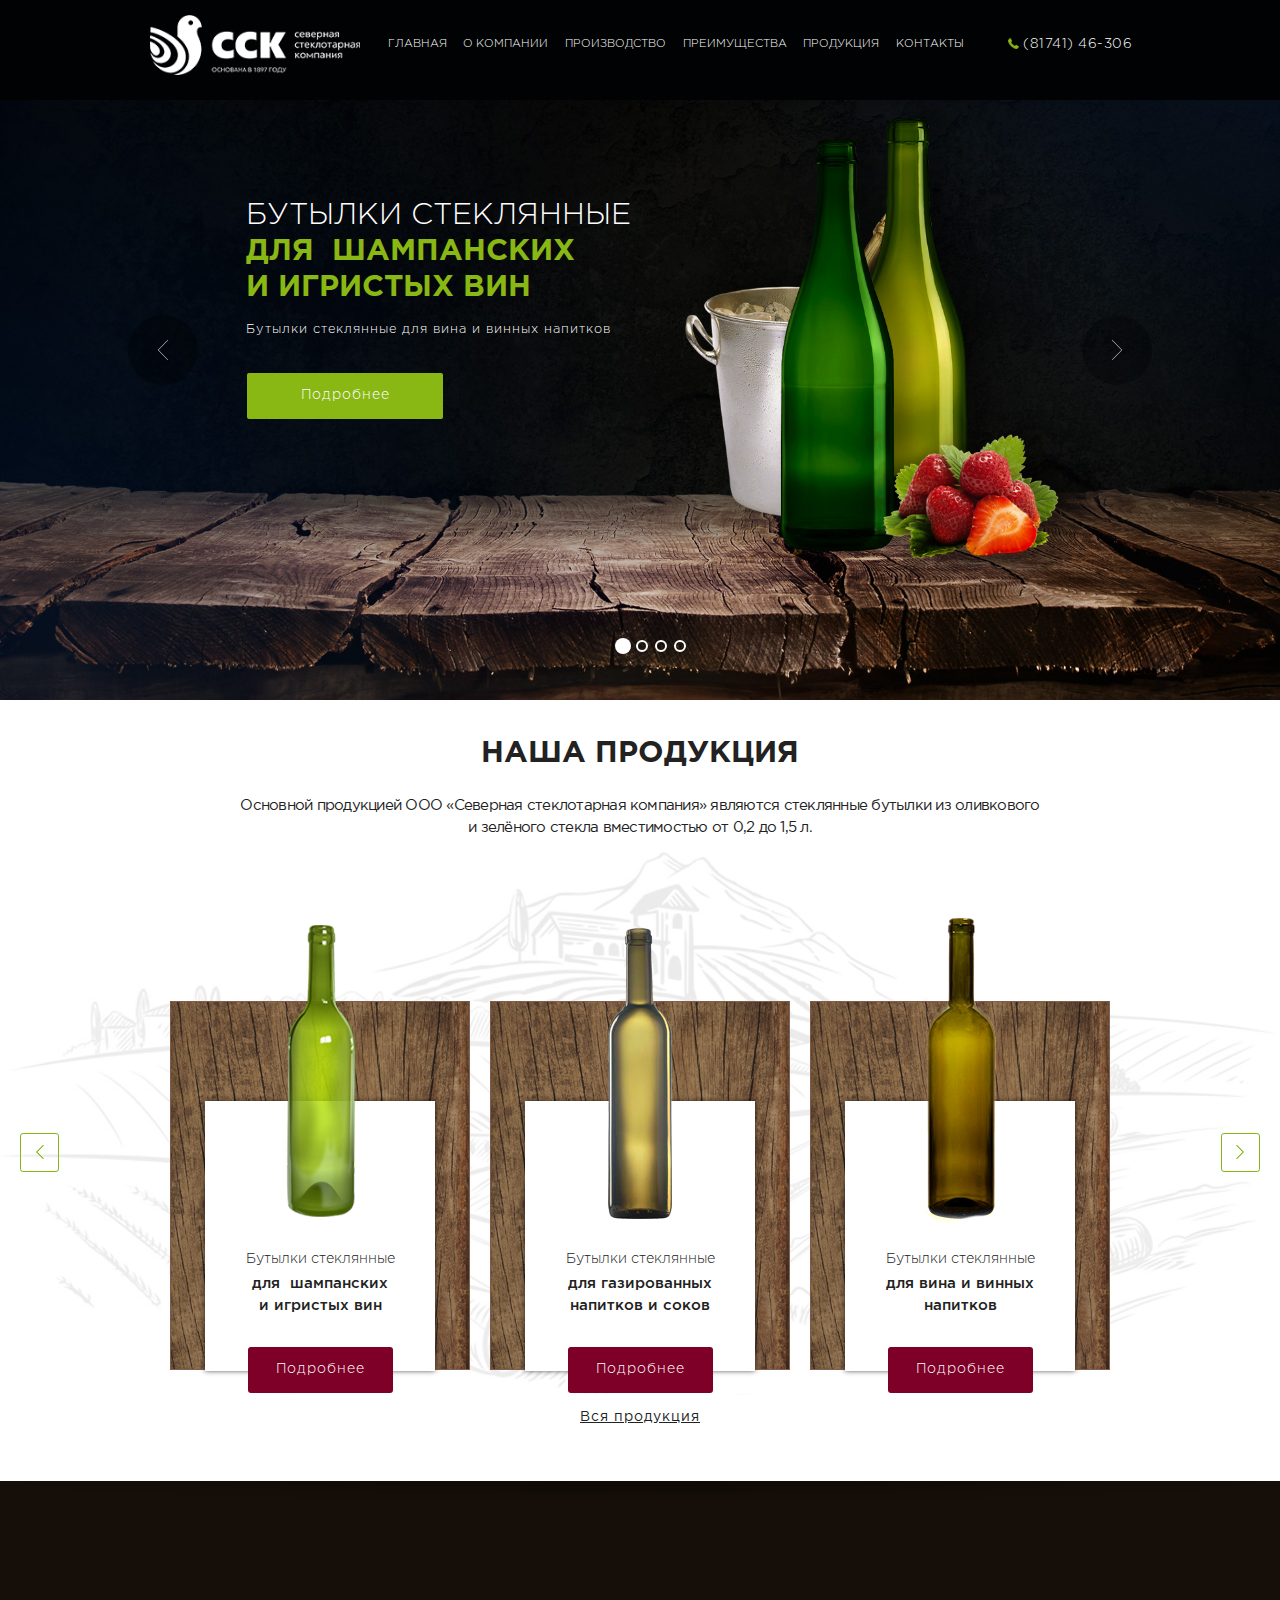
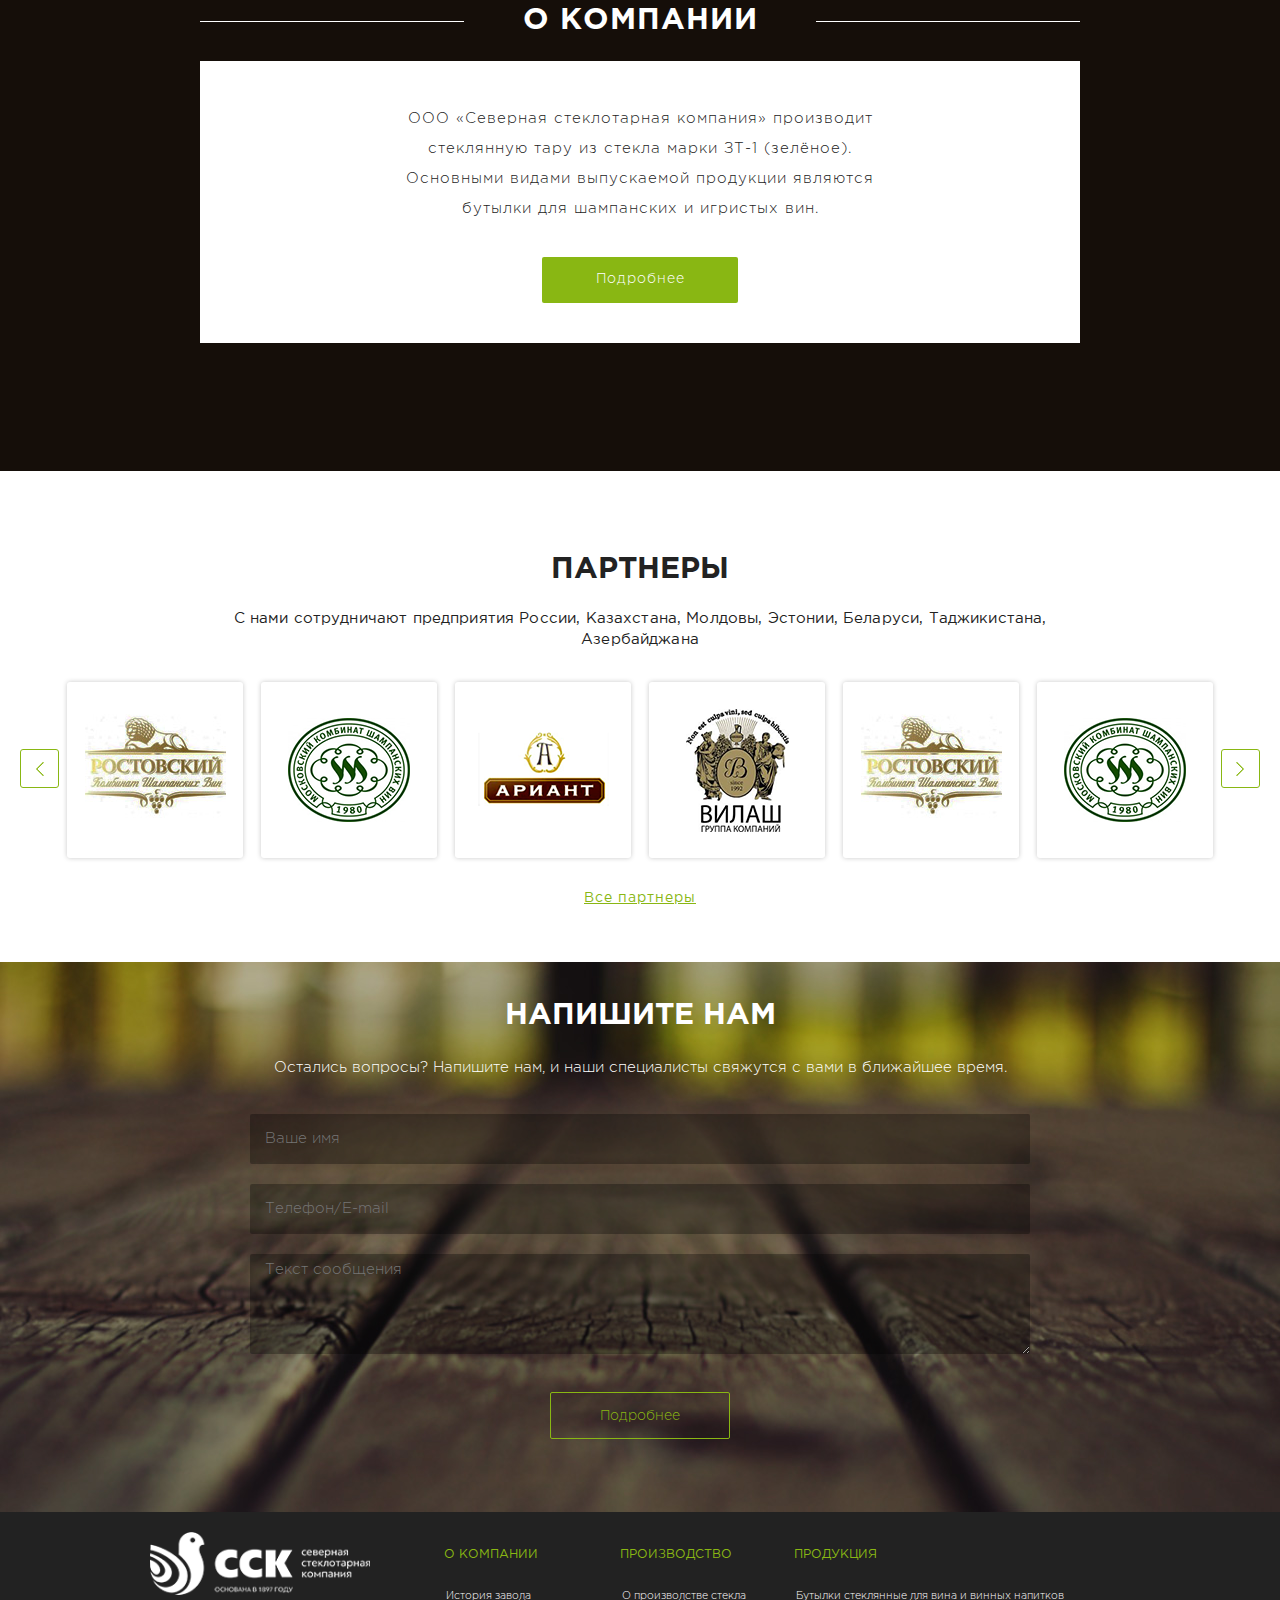
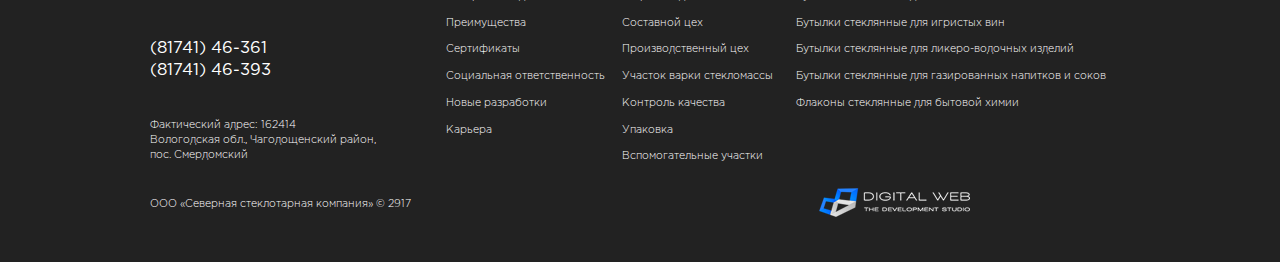
==== commit e331fcd8: "Адаптация глвной" ====
--- a/index.html
+++ b/index.html
@@ -2,19 +2,19 @@
 <html dir="ltr" lang="ru-RU">
 <head>
 	<meta charset="utf-8" />
-	<meta name="viewport" content="width=device-width"> 
+	<meta name="viewport" content="width=device-width">
+	
+	<!--[if lt IE 9]><script src="js/html5.js" type="text/javascript"></script><![endif]-->
+	
+	<script type="Text/Javascript" src="https://code.jquery.com/jquery-1.11.2.min.js"></script>
+	<script type="text/javascript" src="js/jquery.sudoSlider.min.js"></script>
+	<script src="js/script.js" type="text/javascript"></script> 
 	
 	<title>Северная Стекольная Компания</title>
 	<link rel="stylesheet" type="text/css"  media="all" href="css/jquery.sudoSlider.css" />
 	<link rel="stylesheet" type="text/css"  media="all" href="css/font.css" />
 	<link rel="stylesheet" type="text/css"  media="all" href="css/style.css" />
 	<link rel="stylesheet" type="text/css"  media="all" href="css/screen.css" />
-	
-	<!--[if lt IE 9]><script src="js/html5.js" type="text/javascript"></script><![endif]-->
-	
-	<script type="Text/Javascript" src="https://code.jquery.com/jquery-1.11.2.min.js"></script>
-	<script type="text/javascript" src="js/jquery.sudoSlider.min.js"></script>
-	<script src="js/script.js" type="text/javascript"></script>
 </head>
 <body class="index">
 <div id="wrapper">
@@ -149,7 +149,7 @@
 		</div>
 		<span class="controls">
 			<a class="customLink1 prevBtn" data-target="prev" href="#"> prev </a>
-			<a class="customLink1 nextBtn" data-target="last" href="#"> next </a>
+			<a class="customLink1 nextBtn" data-target="next" href="#"> next </a>
 		</span>
 		<p><a href="#">Вся продукция</a></p>
 	</section>
@@ -195,7 +195,7 @@
 		</div>
 		<span class="controls">
 			<a class="customLink2 prevBtn" data-target="prev" href="#"> prev </a>
-			<a class="customLink2 nextBtn" data-target="last" href="#"> next </a>
+			<a class="customLink2 nextBtn" data-target="next" href="#"> next </a>
 		</span>
 		<p><a href="#">Все партнеры</a></p>
 	</section>
--- a/css/style.css
+++ b/css/style.css
@@ -278,201 +278,6 @@
 }
 
 
-/* Наша продукция на главной */
-
-#products {
-	background: #fff url(../images/product_bg.jpg) 47.8% 137px no-repeat;
-	overflow: hidden;
-	padding-bottom: 30px;
-}
-
-#products>p {
-	text-align: center;
-	font-size: 0.93em;
-	letter-spacing: 1px;
-	font-weight: 400
-}
-#products>p a {
-	color: #222222;
-}
-
-#products .karusel_1 {
-	height: 540px;
-	padding: 0;
-}
-#products .karusel_1 .slide {
-	padding: 0 10px;
-	width: 300px;
-	background: url(../images/plashka.jpg) center 135px no-repeat;
-	height: 540px;
-}
-#products .karusel_1 .slide div {
-	margin: 235px 35px 0;
-	padding: 150px 20px 0;
-	width: 190px;
-	height: 120px;
-	background: #fff;
-	box-shadow: 0px 0 5px rgba(0, 0, 0, 0.65);
-	position: relative;
-}
-
-#products .karusel_1 .slide div>span {
-	position: absolute;
-	bottom: 140px;
-	width: 100%;
-	left:0;
-}
-#products .karusel_1 .slide div span img {
-	height: 314px;
-}
-#products .karusel_1 .slide:hover div img {
-	height: 364px;
-}
-#products .karusel_1 .slide div h3 {
-	text-transform: none;
-	font-weight: 300;
-	font-size: 0.95em;
-	margin-bottom: 5px;
-}
-#products .karusel_1 .slide div p {
-	font-weight: 600;
-	height: 52px;
-}
-#products .karusel_1 .slide div a.button {
-	background-color: #7e0028;
-	width: 115px;
-	border-radius: 3px
-}
-#products .karusel_1 .slide div a.button:hover {
-	background-color: #650020;
-}
-#products .controls {
-	position: relative;
-	display: block;
-	height: 1px;
-	max-width: 1300px;
-	margin: 0 auto;
-}
-#products .prevBtn, #products .nextBtn {
-	position: absolute;
-	top: 0%;
-	width: 37px;
-	height: 37px;
-	margin-top: -273px;
-	z-index: 5;
-	text-indent: -10000px;
-	overflow: hidden;
-	border: 1px solid #89b713;
-	border-radius: 3px;
-}
-#products .prevBtn {
-	margin-left: -629px;
-	left: 50%;
-	background: url(../images/arr_left2.png)  50%center no-repeat;
-}
-#products .prevBtn:hover {
-	background-image: url(../images/arr_left2_hover.png);
-	background-color: #89b713;
-}
-#products .nextBtn {
-	margin-right: -629px;
-	right:50%;
-	background:  url(../images/arr_right2.png) 50% center no-repeat;
-}
-#products .nextBtn:hover {
-	background-image: url(../images/arr_right2_hover.png);
-	background-color: #89b713;
-}
-
-/* Секция партнеры на главной */
-
-#partners {
-	background-color: #fff;
-	overflow: hidden;
-	padding-bottom: 30px;
-	padding-top: 45px
-}
-#partners.main_section>div:first-child {
-	padding: 36px 10px 0px;
-	width: 930px;
-}
-#partners>p {
-	text-align: center;
-	font-size: 0.93em;
-	letter-spacing: 1px;
-	font-weight: 400;
-}
-#partners>p a {
-	color: #89b713;
-}
-#partners .text h2 {
-	margin-bottom: 20px
-}
-#partners .text p {
-	letter-spacing: 0.01em;
-}
-#partners .karusel_2 {
-	height: 200px;
-	padding: 0 0 20px;
-}
-#partners .karusel_2 .slide {
-	width: 176px;
-	height: 176px;
-	margin: 9px !important;
-	box-shadow: 0 0 5px rgba(0, 0, 0, 0.22);
-	border-radius: 3px;
-	background-color: #fff;
-}
-
-#partners .karusel_2 .slide a {
-	display: block;
-	width: 176px;
-	height: 176px;
-	line-height: 176px;
-}
-#partners .karusel_2 .slide  img {
-	vertical-align: middle;
-	max-width: 100%;
-	max-height: 100%;
-}
-#partners .controls {
-	position: relative;
-	display: block;
-	height: 1px;
-	max-width: 1300px;
-	margin: 0 auto;
-}
-#partners .prevBtn, #partners .nextBtn {
-	position: absolute;
-	top: 0%;
-	width: 37px;
-	height: 37px;
-	margin-top: -138px;
-	z-index: 5;
-	text-indent: -10000px;
-	overflow: hidden;
-	border: 1px solid #89b713;
-	border-radius: 3px;
-}
-#partners .prevBtn {
-	margin-left: -629px;
-	left: 50%;
-	background: url(../images/arr_left2.png)  50% center no-repeat;
-}
-#partners .prevBtn:hover {
-	background-image: url(../images/arr_left2_hover.png);
-	background-color: #89b713;
-}
-#partners .nextBtn {
-	margin-right: -629px;
-	right:50%;
-	background:  url(../images/arr_right2.png) 50% center no-repeat;
-}
-#partners .nextBtn:hover {
-	background-image: url(../images/arr_right2_hover.png);
-	background-color: #89b713;
-}
-
 
 
 
--- a/css/screen.css
+++ b/css/screen.css
@@ -82,10 +82,39 @@
 }
 
 @media screen and (min-width: 1800px) {
-	
 	#slider .sudo-box div {
 		left: 50% !important;
 		margin-left: -900px !important;
+	}
+}
+
+@media screen and (max-width: 1800px) {
+	#slider  {
+		height: 800px
+	}
+	#slider .slider img {
+		width: 650px;
+	}
+	#slider .slider h3 {
+		top: 25%;
+		margin-left: -35%;
+		font-size: 2.5em;
+		line-height: 120%;
+		width: 500px;
+	}
+	#slider .slider p {
+		top: 25%;
+		margin-left: -35%;
+		width: 500px;
+		letter-spacing: 2px;
+	}
+	#slider .slider a {
+		top: 25%;
+		left: 50%;
+		margin-left: -35%;
+	}
+	#slider .controls {
+		height: 800px;
 	}
 }
 
@@ -140,6 +169,39 @@
 	#about {
 		background-size: cover;
 	}
+	
+	#slider  {
+		height: 670px;
+		margin-top: 30px;
+	}
+	#slider .slider img {
+		width: 530px;
+	}
+	#slider .slider h3 {
+		top: 25%;
+		margin-left: -30.8%;
+		font-size: 2em;
+		line-height: 120%;
+		width: 450px;
+		margin-bottom: 13px;
+	}
+	#slider .slider p {
+		top: 25%;
+		margin-left: -30.8%;
+		width: 450px;
+		letter-spacing: 1px;
+		font-size: 0.85em;
+		padding-bottom: 32px;
+	}
+	#slider .slider a {
+		top: 25%;
+		left: 50%;
+		margin-left: -30.7%;
+	}
+	#slider .controls {
+		height: 670px;
+	}
+	
 }
 
 @media screen and (max-width: 990px) {
@@ -299,6 +361,44 @@
 	#about p {
 		padding: 0 130px 11px;
 	}
+	
+	#slider  {
+		height: 570px;
+	}
+	#slider .slider img {
+		width: 470px;
+	}
+	#slider .slider h3 {
+		top: 25%;
+		margin-left: -40%;
+		font-size: 2em;
+		line-height: 120%;
+		width: 450px;
+		margin-bottom: 13px;
+	}
+	#slider .slider p {
+		top: 25%;
+		margin-left: -40%;
+		width: 450px;
+		letter-spacing: 1px;
+		font-size: 0.85em;
+		padding-bottom: 32px;
+	}
+	#slider .slider a {
+		top: 25%;
+		left: 50%;
+		margin-left: -40%;
+	}
+	#slider .controls {
+		height: 570px;
+	}
+	
+	#slider .prevBtn {
+		margin-left: -50%;
+	}
+	#slider .nextBtn {
+		margin-right: -50%;
+	}
 }
 
 @media screen and (max-width: 750px) {
@@ -346,9 +446,53 @@
 	#about p {
 		padding: 0 80px 11px;
 	}
-}
-
-@media screen and (max-width: 600px) {
+	#slider  {
+		height: 470px;
+	}
+	#slider .slider img {
+		width: 380px;
+		top: 5%;
+	}
+	#slider .slider h3 {
+		top: 25%;
+		margin-left: -40%;
+		font-size: 1.5em;
+		line-height: 120%;
+		width: 350px;
+		margin-bottom: 13px;
+	}
+	#slider .slider p {
+		top: 25%;
+		margin-left: -40%;
+		width: 350px;
+		letter-spacing: 0px;
+		font-size: 0.75em;
+		padding-bottom: 32px;
+	}
+	#slider .slider a {
+		top: 25%;
+		left: 50%;
+		margin-left: -40%;
+	}
+	#slider .controls {
+		height: 470px;
+	}
+	
+	#slider .prevBtn, #slider .nextBtn {
+		width: 40px;
+		height: 40px;
+		margin-top: -20px;
+	}
+	
+	#slider .prevBtn {
+		margin-left: -50%;
+	}
+	#slider .nextBtn {
+		margin-right: -50%;
+	}
+}
+
+@media screen and (max-width: 599px) {
 	header#header {
 		min-height: 80px;
 	}
@@ -411,6 +555,14 @@
 	#about p {
 		padding: 0 50px 11px;
 	}
+	#slider  {
+		margin-top: 0;
+	}
+	
+	#slider .slider img {
+		width: 300px;
+		top: 20%
+	}
 }
 
 
@@ -428,6 +580,48 @@
 	#about p {
 		padding: 0 20px 11px;
 	}
+	#slider  {
+		height: 400px;
+		margin-top: 0;
+	}
+	#slider .slider img {
+		display: none;
+	}
+	
+	#products .karusel_1 {
+		height: 430px;
+		padding: 0;
+	}
+	#products .karusel_1 .slide {
+		padding: 0 10px;
+		width: 250px;
+		background-size: 95% auto;
+		background-position: center 72px;
+		height: 430px;
+	}
+	#products .karusel_1 .slide div {
+		margin: 155px 20px 0;
+		padding: 110px 10px 0;
+		width: 190px;
+		height: 125px;
+		background: #fff;
+		box-shadow: 0px 0 5px rgba(0, 0, 0, 0.65);
+		position: relative;
+	}
+	
+	#products .karusel_1 .slide div>span {
+		position: absolute;
+		bottom: 130px;
+		width: 100%;
+		left:0;
+	}
+	#products .karusel_1 .slide div span img {
+		height: 261px;
+	}
+	#products .karusel_1 .slide:hover div img {
+		height: 261px;
+	}
+	
 }
 
 
@@ -487,22 +681,63 @@
 		margin-top: 100px;
 	}
 	
-}
-
-
-
-
-
-
-
-
-
-
-
-
-
-
-
-
-
-
+	#slider  {
+		height: 400px;
+	}
+	#slider .slider h3 {
+		top: 25%;
+		margin-left: -35%;
+		font-size: 1.2em;
+		line-height: 120%;
+		width: 250px;
+		margin-bottom: 13px;
+	}
+	#slider .slider p {
+		top: 25%;
+		margin-left: -35%;
+		width: 250px;
+		letter-spacing: 0px;
+		font-size: 0.75em;
+		padding-bottom: 32px;
+	}
+	#slider .slider a {
+		top: 25%;
+		left: 50%;
+		margin-left: -35%;
+	}
+	#slider .controls {
+		height: 400px;
+	}
+	
+	#slider .prevBtn, #slider .nextBtn {
+		width: 40px;
+		height: 40px;
+		margin-top: -20px;
+	}
+	
+	#slider .prevBtn {
+		margin-left: -50%;
+	}
+	#slider .nextBtn {
+		margin-right: -50%;
+	}
+	
+}
+
+
+
+
+
+
+
+
+
+
+
+
+
+
+
+
+
+
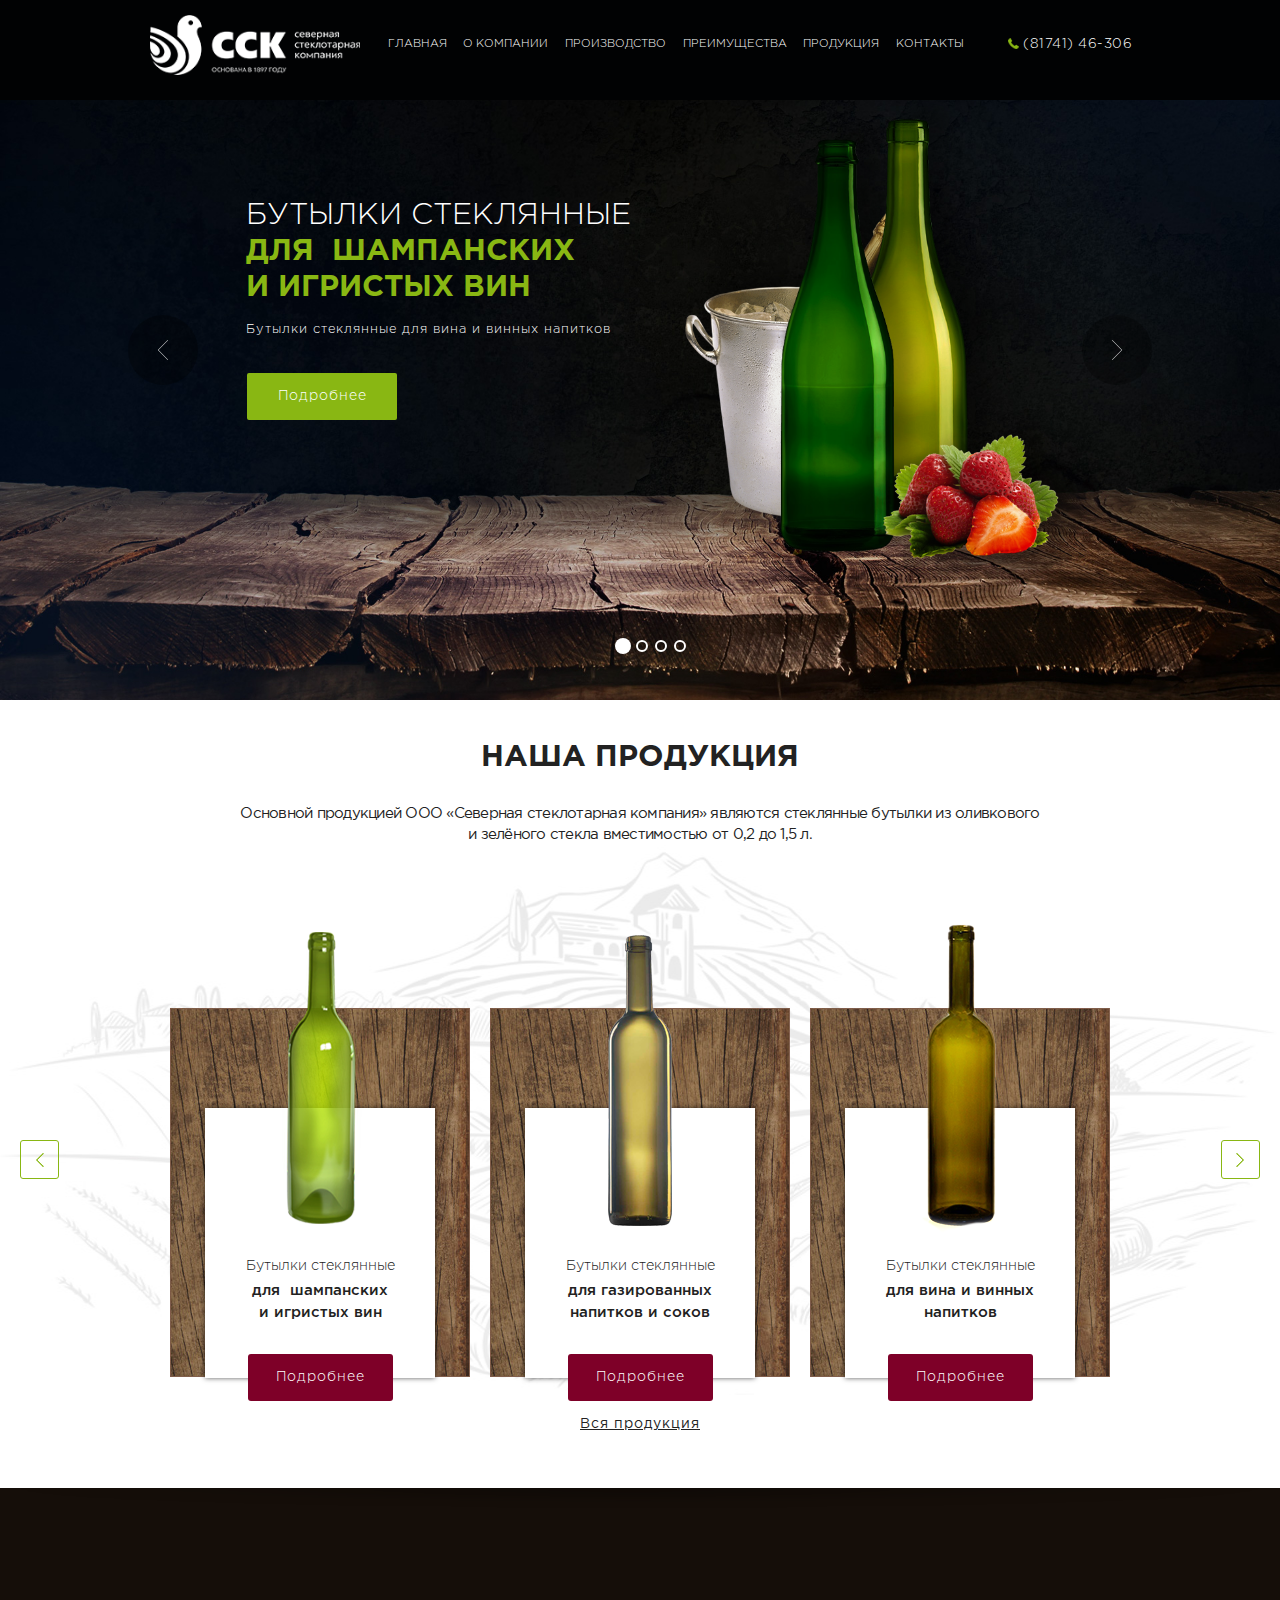
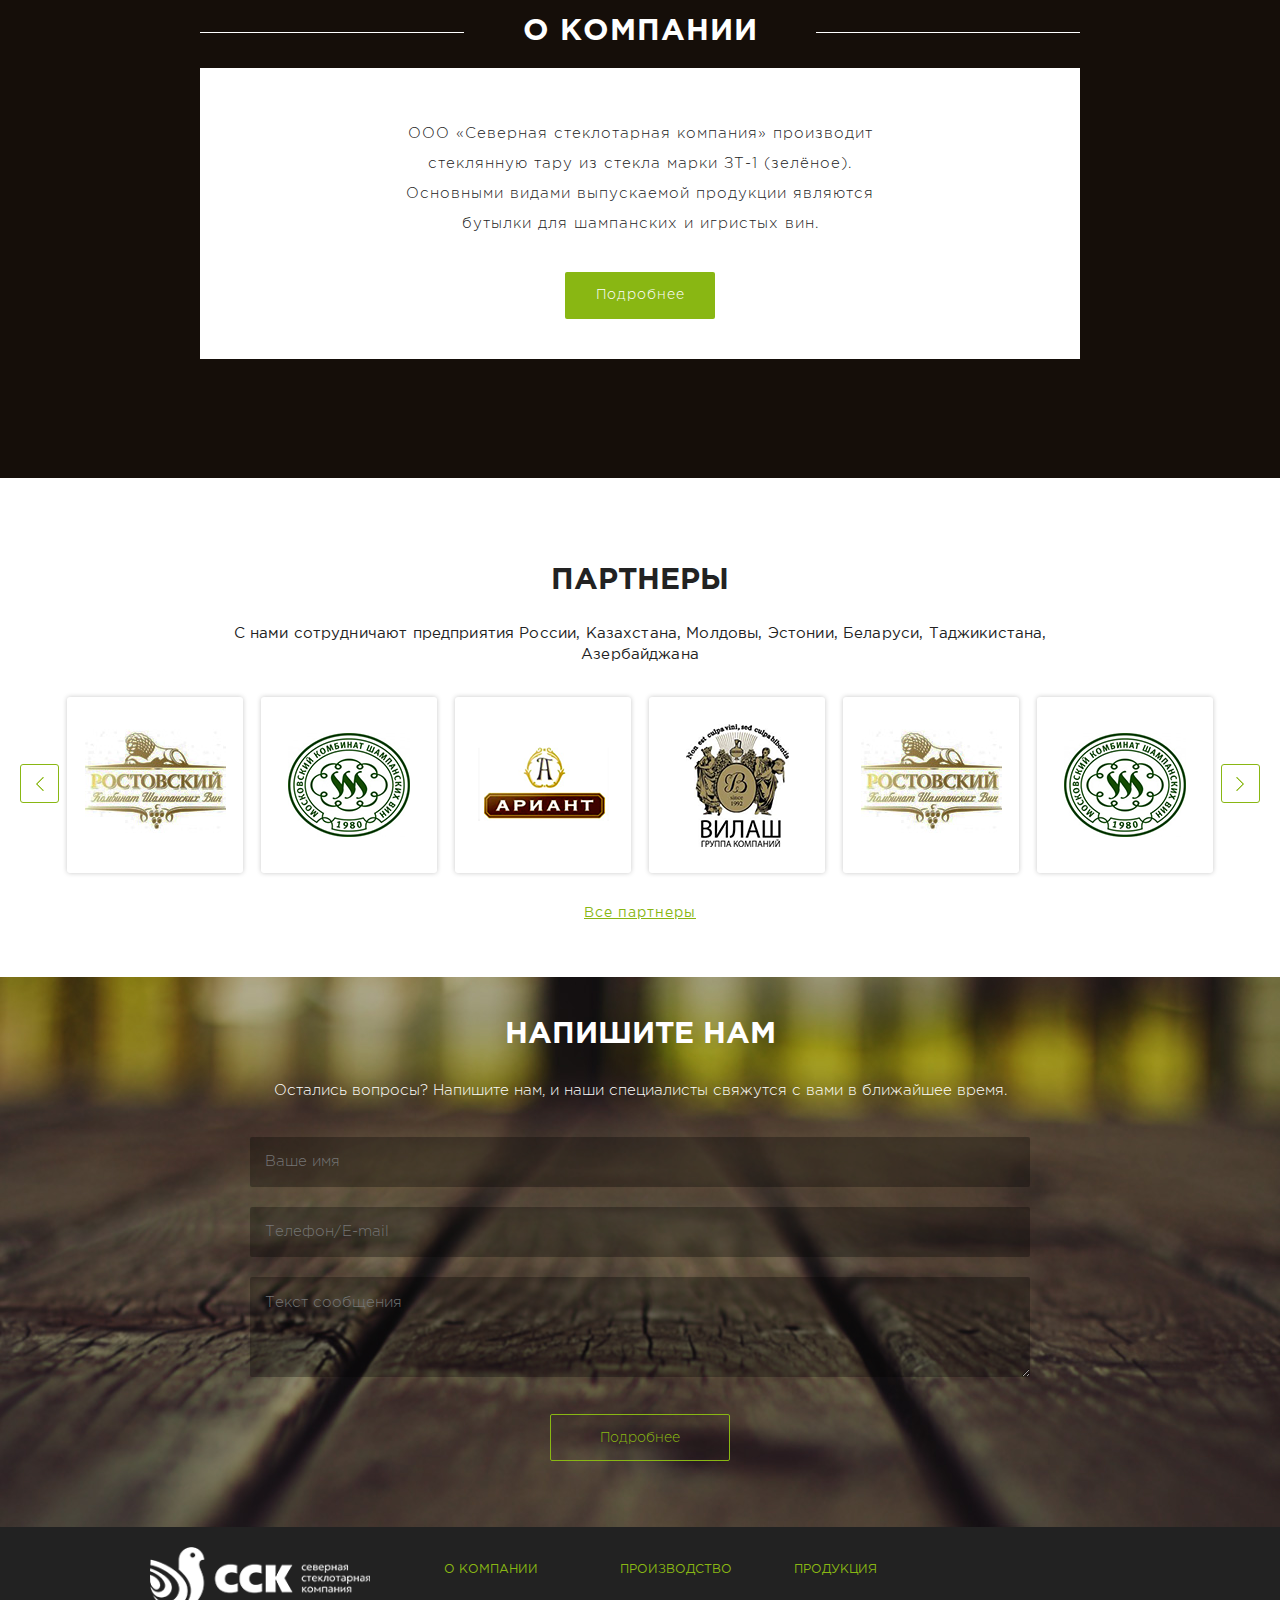
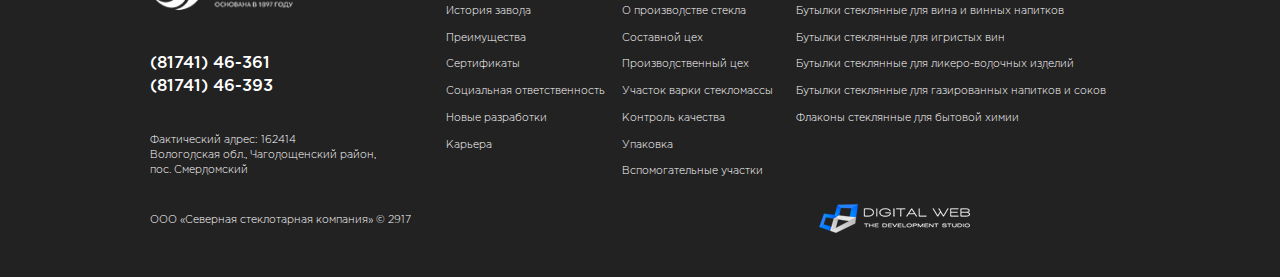
==== commit 6f255672: "Внутренние: о компании, контакты, производство" ====
--- a/index.html
+++ b/index.html
@@ -16,7 +16,7 @@
 	<link rel="stylesheet" type="text/css"  media="all" href="css/style.css" />
 	<link rel="stylesheet" type="text/css"  media="all" href="css/screen.css" />
 </head>
-<body class="index">
+<body id="index">
 <div id="wrapper">
 	<!-- шапка -->
 	<header id="header">
@@ -31,28 +31,28 @@
 		<nav>
 			<ul class="main_menu">
 				<li><a href="#" title="Главная страница">Главная</a></li>
-				<li><a class="a_about" href="#" title="Раздел о компании">О компании</a>
+				<li><a class="a_about" href="about.html" title="Раздел о компании">О компании</a>
 					<ul class="menu_about">
-						<li><a href="#" title="История завода">История завода</a></li>
-						<li><a href="#" title="Преимущества">Преимущества</a></li>
-						<li><a href="#" title="Сертификаты">Сертификаты</a></li>
-						<li><a href="#" title="Социальная ответственность">Социальная ответственность</a></li>
-						<li><a href="#" title="Новые разработки">Новые разработки</a></li>
-						<li><a href="#" title="Карьера">Карьера</a></li>
+						<li><a href="infopage.html" title="История завода">История завода</a></li>
+						<li><a href="infopage.html" title="Преимущества">Преимущества</a></li>
+						<li><a href="infopage.html" title="Сертификаты">Сертификаты</a></li>
+						<li><a href="infopage.html" title="Социальная ответственность">Социальная ответственность</a></li>
+						<li><a href="infopage.html" title="Новые разработки">Новые разработки</a></li>
+						<li><a href="infopage.html" title="Карьера">Карьера</a></li>
 					</ul>
 				</li>
-				<li><a class="a_production" href="#" title="Производство">Производство</a>
+				<li><a class="a_production" href="production.html" title="Производство">Производство</a>
 					<ul class="menu_production">
-						<li><a href="#" title="О производстве стекла">О производстве стекла</a></li>
-						<li><a href="#" title="Составной цех">Составной цех</a></li>
-						<li><a href="#" title="Производственный цех">Производственный цех</a></li>
-						<li><a href="#" title="Участок варки стекломассы">Участок варки стекломассы</a></li>
-						<li><a href="#" title="Контроль качества">Контроль качества</a></li>
-						<li><a href="#" title="Упаковка">Упаковка</a></li>
-						<li><a href="#" title="Вспомогательные участки">Вспомогательные участки</a></li>
+						<li><a href="infopage.html" title="О производстве стекла">О производстве стекла</a></li>
+						<li><a href="infopage.html" title="Составной цех">Составной цех</a></li>
+						<li><a href="infopage.html" title="Производственный цех">Производственный цех</a></li>
+						<li><a href="infopage.html" title="Участок варки стекломассы">Участок варки стекломассы</a></li>
+						<li><a href="infopage.html" title="Контроль качества">Контроль качества</a></li>
+						<li><a href="infopage.html" title="Упаковка">Упаковка</a></li>
+						<li><a href="infopage.html" title="Вспомогательные участки">Вспомогательные участки</a></li>
 					</ul>
 				</li>             
-				<li><a href="#" title="Преимущества">Преимущества</a></li>
+				<li><a href="infopage.html" title="Преимущества">Преимущества</a></li>
 				<li><a class="a_product" href="#" title="Продукция">Продукция</a>
 					<ul class="menu_product">
 						<li><a href="#" title="Бутылки стеклянные для вина и винных напитков">Бутылки стеклянные для вина и винных напитков</a></li>
@@ -62,7 +62,7 @@
 						<li><a href="#" title="Флаконы стеклянные для бытовой химии">Флаконы стеклянные для бытовой химии</a></li>
 					</ul>
 				</li>
-				<li><a href="#" title="Контакты">Контакты</a></li>
+				<li><a href="contacts.html" title="Контакты">Контакты</a></li>
 			</ul>
 			<span class="menu_batton_mob"></span>
 		</nav>
@@ -158,7 +158,7 @@
 		<div>
 			<h2>О компании</h2>
 			<p>ООО «Северная стеклотарная компания» производит стеклянную тару из&nbsp;стекла марки ЗТ-1&nbsp;(зелёное). Основными видами выпускаемой продукции являются бутылки для&nbsp;шампанских и&nbsp;игристых вин.</p>
-			<a class="button" href="#" title="Узнать подробнее">Подробнее</a>
+			<a class="button" href="about.html" title="Узнать подробнее">Подробнее</a>
 		</div>
 	</section>
 	
@@ -216,47 +216,32 @@
 	
 	
 	
-	
-	
-	
-	
-	<!-- контент
-	<div id="content">
-	
-		<div class="text">
-			
-			
-			
-		</div>
-	</div>
-	<!-- end контент -->
-	
 	<!-- подвал -->
 	<div id="pre_foo"></div>
 	<footer>
 	    <div id="foo_in">
 		<nav id="foo_menu">
 		    <section>
-			<h3><a href="#" title="О компании">О компании</a></h3>
+			<h3><a href="about.html" title="О компании">О компании</a></h3>
 			<ul>
-				<li><a href="#" title="История завода">История завода</a></li>
-				<li><a href="#" title="Преимущества">Преимущества</a></li>
-				<li><a href="#" title="Сертификаты">Сертификаты</a></li>
-				<li><a href="#" title="Социальная ответственность">Социальная ответственность</a></li>
-				<li><a href="#" title="Новые разработки">Новые разработки</a></li>
-				<li><a href="#" title="Карьера">Карьера</a></li>
+				<li><a href="infopage.html" title="История завода">История завода</a></li>
+				<li><a href="infopage.html" title="Преимущества">Преимущества</a></li>
+				<li><a href="infopage.html" title="Сертификаты">Сертификаты</a></li>
+				<li><a href="infopage.html" title="Социальная ответственность">Социальная ответственность</a></li>
+				<li><a href="infopage.html" title="Новые разработки">Новые разработки</a></li>
+				<li><a href="infopage.html" title="Карьера">Карьера</a></li>
 			</ul>
 		    </section>
 		    <section>
-			<h3><a href="#" title="Производство">Производство</a></h3>
+			<h3><a href="production.html" title="Производство">Производство</a></h3>
 			<ul>
-				<li><a href="#" title="О производстве стекла">О производстве стекла</a></li>
-				<li><a href="#" title="Составной цех">Составной цех</a></li>
-				<li><a href="#" title="Производственный цех">Производственный цех</a></li>
-				<li><a href="#" title="Участок варки стекломассы">Участок варки стекломассы</a></li>
-				<li><a href="#" title="Контроль качества">Контроль качества</a></li>
-				<li><a href="#" title="Упаковка">Упаковка</a></li>
-				<li><a href="#" title="Вспомогательные участки">Вспомогательные участки</a></li>
+				<li><a href="infopage.html" title="О производстве стекла">О производстве стекла</a></li>
+				<li><a href="infopage.html" title="Составной цех">Составной цех</a></li>
+				<li><a href="infopage.html" title="Производственный цех">Производственный цех</a></li>
+				<li><a href="infopage.html" title="Участок варки стекломассы">Участок варки стекломассы</a></li>
+				<li><a href="infopage.html" title="Контроль качества">Контроль качества</a></li>
+				<li><a href="infopage.html" title="Упаковка">Упаковка</a></li>
+				<li><a href="infopage.html" title="Вспомогательные участки">Вспомогательные участки</a></li>
 			</ul>
 		    </section>
 		    <section>
--- a/css/style.css
+++ b/css/style.css
@@ -35,16 +35,16 @@
 	margin: 0 0 22px;
 }
 h1 {    
-	margin: 0 0 11px;
+	margin: 0 0 35px;
 	font-size: 2em;
 	font-weight: 700;
-	line-height: 120%;
+	line-height: 145%;
 	text-transform: uppercase;
 }
 
 h2 {
 	font-size: 1.66em;
-	line-height: 120%;
+	line-height: 145%;
 	font-weight: 700;
 	margin: 0 0 23px;
 	text-transform: uppercase;
@@ -57,6 +57,9 @@
 	margin: 0 0 20px;
 	text-transform: uppercase;
 }
+strong {
+	font-weight: 600;
+}
 table {
 	border: 0;
 	border-collapse:collapse;
@@ -91,8 +94,8 @@
 	position: relative;
 	overflow: hidden;
 	
-background: url(../images/site.jpg) center top no-repeat;
-zbackground-size: 100% auto;
+/*background: url(../images/site.jpg) center top no-repeat;
+zbackground-size: 100% auto;*/
 }
 
 
@@ -154,6 +157,8 @@
 header nav ul li a {
 	color: #fff;
 	text-decoration: none;
+	position: relative;
+	z-index: 2;
 }                    
 header nav ul li.active a {
 	color: #89b713;
@@ -249,7 +254,7 @@
 }
 
 a.button {
-	padding:13px 15px 14px; 
+	padding:14px 15px 14px; 
 	width: 166px;
 	height: 19px;
 	font-size: 14px;
@@ -278,9 +283,6 @@
 }
 
 
-
-
-
 /* Секция о компании на главной */
 
 #about {
@@ -335,29 +337,6 @@
 #about p {
 	padding: 0 200px 11px;
 }
-
-
-
-
-
-
-
-
-#content {
-	margin: 0 auto;
-	padding: 20px 10px;
-	
-	width: 960px;
-	
-	clear: both;
-}
-
-
-
-
-/* Стили контента */
-
-
 
 
 /* Стили формы */
@@ -393,10 +372,11 @@
 }
 
 form textarea {
-	height: 90px;
+	height: 70px;
+	padding: 15px 15px;
 	min-width: 750px;
 	max-width: 750px;
-	min-height: 90px;
+	min-height: 70px;
 	max-height: 150px;
 	line-height: 140%;
 	margin-bottom: 31px;
@@ -426,10 +406,6 @@
 
 
 /* Подвал */
-/*#slider, #content {
-	display: none;
-}*/
-
 #pre_foo {
 	height: 350px;
 	clear: both;
@@ -535,3 +511,300 @@
 }
 
 
+/* Внутренние страницы */
+
+.bread_crumbs { 
+	margin: 100px auto 20px;
+	padding: 10px 10px 10px;
+	max-width: 1250px;
+	line-height: 140%;
+	font-size: 0.87em;
+	background-color: #f4f4f4;
+	position: relative;
+	height: 20px;
+}
+.bread_crumbs:before, .bread_crumbs:after { 
+	position: absolute;
+	top: 0;
+	height: 40px;
+	width: 200%;
+	content: "";
+	background-color: #f4f4f4;
+}
+.bread_crumbs:before { 
+	left: -200%;
+}
+.bread_crumbs:after { 
+	right: -200%;
+}
+.bread_crumbs a, .bread_crumbs span  { 
+	margin: 0 5px;
+	color: #666;
+}
+.bread_crumbs a:first-child  { 
+	margin: 0 5px 0 0;
+}
+
+
+/* Раздел о компании */
+
+.content {
+    clear: both;
+    background-position: center center;
+    background-repeat: no-repeat;
+    background-size: cover;
+}
+.content .text {
+	margin: 0 auto;
+	padding: 35px 10px;
+	max-width: 1250px;
+	position: relative;
+}
+.content h3 {
+    text-transform: none;
+    font-size: 1.66em;
+}
+.content .text p {
+    font-weight: 300;
+    letter-spacing: normal;
+    line-height: 165%;
+    margin-bottom: 35px;
+}
+.content .text ul {
+    margin-bottom: 15px;
+}
+.content .text ul li {
+    padding-left: 17px;
+    position: relative;
+    padding-bottom: 20px;
+}
+.content .text ul li:before {
+    content: "";
+    height: 5px;
+    width: 5px;
+    background-color: #9b0024;
+    position: absolute;
+    left: 1px;
+    top: 8px;
+}
+
+a.button {
+	width: 120px;
+}
+
+.about.content {
+	background: url(../images/big_bottle.jpg) right center no-repeat;
+	background-size: 41.67% auto;
+	
+}
+
+.about.content .text {
+	padding-right: 550px;
+	max-width: 700px;
+	
+}
+
+.history.content {
+	background-image: url(../images/content_history.jpg);
+	color: #fff;
+}
+
+.history.content .text {
+	padding-right: 360px;
+	padding-top: 110px;
+	padding-bottom: 90px;
+	max-width: 880px;
+}
+.history.content .text p {
+	padding-bottom: 25px;
+}
+
+
+.foto_left.content, .foto_right.content {
+	height: 500px;
+	position: relative;
+	overflow: hidden;
+}
+.foto_left.content>img, .foto_right.content>img {
+	height: 100%;
+	position: absolute;
+	right: 50%;
+}
+
+.foto_right.content>img {
+	left: 50%;
+	right: auto;
+}
+
+.foto_left.content .text, .foto_right.content .text {
+	padding-top: 65px;
+	position: relative;
+	z-index: 2;
+}
+.foto_left.content .text {
+	padding-left: 700px;
+	max-width: 565px;
+}
+.foto_right.content .text {
+	padding-right: 700px;
+	max-width: 565px;
+}
+.foto_left.content h2, .foto_right.content h2 {
+	margin-bottom: 35px;
+}
+.foto_left.content p, .foto_right.content p {
+	margin-bottom: 35px;
+}
+.content img.sert {
+	float: left;
+	margin-right: 3.4%;
+}
+
+
+.advantage.content {
+	background-image: url(../images/content_advantage.jpg);
+	color: #fff;
+}
+.advantage.content .text {
+	padding-top: 85px;
+	padding-bottom: 75px;
+	max-width: 1280px;
+	text-align: center;
+}
+.advantage.content .text h2 {
+	margin-bottom: 45px;
+}
+.advantage.content .text p.adv {
+	display: inline-block;
+	width: 28%;
+	vertical-align: top;
+	margin: 0 2.5% 55px;
+	padding-top: 60px;
+	background: url(../images/icon1.png) center top no-repeat;
+	font-size: 0.93em;
+}
+.advantage.content .text p.adv + p.adv {
+	width: 29%;
+	background-image: url(../images/icon2.png);
+}
+.advantage.content .text p.adv + p.adv + p.adv {
+	width: 26%;
+	background-image: url(../images/icon3.png);
+}
+
+
+
+.about_production.content {
+	background-image: url(../images/about_production.jpg);
+	color: #fff;
+	padding-top: 115px;
+	padding-bottom: 90px;
+}
+.foto_right.content.text_both .text {
+	padding-top: 140px;
+}
+.foto_right.content.text_both div.text + div.text {
+	height: 100%;
+	position: absolute;
+	left: 50%;
+	width: 50%;
+	max-width: none;
+	top: 0;
+	background: url(../images/production_foto1.jpg) center center no-repeat;
+	background-size: cover;
+	padding-right: 0;
+	color: #fff;
+}
+.foto_right.content.text_both div.text + div.text>* {
+	margin-left: 70px;
+	max-width: 560px;
+}
+.four_text {
+	background-color: #f5f5f5;
+	height: 500px;
+	overflow: hidden;
+}
+.four_text:after {
+	display: block;
+	content: "";
+	clear: both;
+}
+.four_text .text {
+	width: 16.24%;
+	padding: 100px 4.38% 20px;
+	float: left;
+	height: 390px;
+	background-color: #f5f5f5;
+}
+.four_text .text + .text {
+	background: url(../images/production_foto2.jpg) center center no-repeat;
+	background-size: cover;
+	color: #fff;
+}
+.four_text .text + .text + .text {
+	background-image: none;
+	color: #222222;
+}
+.four_text .text + .text + .text + .text {
+	background-image: url(../images/production_foto3.jpg);
+	color: #fff;
+}
+
+.cont {
+	width: 23%;
+	display: inline-block;
+	vertical-align: top;
+	margin-right: 1.58%;
+}
+.cont {
+	background: url(../images/cont_icon1.png) left 20px no-repeat;
+}
+.cont + .cont {
+	background-image: url(../images/cont_icon2.png);
+}
+.cont + .cont + .cont {
+	background-image: url(../images/cont_icon3.png);
+}
+.cont + .cont + .cont + .cont {
+	background-image: url(../images/cont_icon4.png);
+}
+.cont:last-child {
+	margin-right: 0;
+}
+.cont>* {
+	margin-left: 37px;
+}
+.content .cont h4 {
+	text-transform: uppercase;
+}
+.content .cont p {
+	margin-bottom: 25px;
+}
+
+#form.content {
+	text-align: center;
+}
+
+#form.content input, #form.content textarea, #form.content select {
+	width: 100%;
+	border: 1px solid #eee;
+	background-color: transparent;
+	color: #555;
+}
+#form.content textarea {
+	width: 100%;
+	max-width: 100%;
+	min-width: 100%;
+}
+#form.content form input[type="submit"] {
+	width: 180px;
+	border: 1px solid #89b713;
+	color: #89b713;
+}
+
+#form.content form input[type="submit"]:hover {
+	background-color: #89b713;
+	color: #fff;
+}
+
+
--- a/css/screen.css
+++ b/css/screen.css
@@ -116,6 +116,14 @@
 	#slider .controls {
 		height: 800px;
 	}
+	.four_text {
+		height: 480px;
+	}
+	.four_text .text {
+		width: 18.24%;
+		padding: 60px 3.38% 20px;
+		height: 400px;
+	}
 }
 
 @media screen and (max-width: 1300px) {
@@ -201,7 +209,68 @@
 	#slider .controls {
 		height: 670px;
 	}
-	
+	.content .text, .bread_crumbs {
+		max-width: 980px;
+	}
+	.about.content .text {
+		padding-right: 450px;
+		max-width: 540px;
+	}
+	.history.content .text {
+		padding-right: 277px;
+		padding-top: 90px;
+		padding-bottom: 70px;
+		max-width: 713px;
+	}
+	
+	.advantage.content .text {
+		max-width: 980px;
+		padding-bottom: 55px;
+		padding-top: 65px;
+	}
+	
+	.foto_left.content .text {
+		padding-left: 535px;
+		max-width: 465px;
+	}
+	.foto_right.content .text {
+		padding-right: 535px;
+		max-width: 465px;
+	}
+	.foto_left.content h2, .foto_right.content h2 {
+		margin-bottom: 35px;
+	}
+	.foto_left.content p, .foto_right.content p {
+		margin-bottom: 35px;
+	}
+	.content img.sert {
+		width: 30%;
+		margin-right: 25px;
+		margin-bottom: 25px;
+	}
+	.foto_right.content.text_both .text {
+		padding-top: 100px;
+	}
+	.foto_right.content.text_both div.text + div.text>* {
+		margin-left: 35px;
+		max-width: 463px;
+		width: 80%;
+	}
+	
+	.four_text {
+		height: auto;
+	}
+	.four_text .text {
+		width: 39%;
+		padding: 60px 5.5% 20px;
+		height: 300px;
+	}
+	.four_text .text + .text + .text {
+		float: right;
+	}
+	.cont {
+		font-size: 0.93em;
+	}
 }
 
 @media screen and (max-width: 990px) {
@@ -399,6 +468,40 @@
 	#slider .nextBtn {
 		margin-right: -50%;
 	}
+	.about.content .text {
+		padding-right: 45%;
+		width: auto;
+	}
+	.history.content .text {
+		padding-right: 130px;
+	}
+	
+	.foto_left.content .text, .foto_right.content .text {
+		background-color: #fff;
+		height: 100%;
+	}
+	.foto_left.content>img {
+		right: 15%;
+	}
+	.foto_right.content>img {
+		left: 15%;
+		right: auto;
+	}
+	.foto_left.content .text {
+		padding-left: 35px;
+		width: 44%;
+		margin-left: 50%;
+	}
+	.foto_right.content .text {
+		width: 44%;
+		margin-right: 50%;
+	}
+	
+	.cont {
+		width: 39%;
+		margin-right: 5%;
+	}
+	
 }
 
 @media screen and (max-width: 750px) {
@@ -490,9 +593,104 @@
 	#slider .nextBtn {
 		margin-right: -50%;
 	}
+	.about.content {
+		background: none;
+		
+	}
+	.about.content .text {
+		padding-right: 10%;
+		width: auto;
+	}
+	.history.content .text {
+		padding-right: 30px;
+		padding-top: 70px;
+		padding-bottom: 50px;
+	}
+	
+	.advantage.content .text {
+	}
+	.advantage.content .text p.adv {
+		display: block;
+		width: auto;
+		margin: 0 2.5% 35px;
+		padding-top: 0px;
+		padding-left: 60px;
+		background: url(../images/icon1.png) left center no-repeat;       
+		text-align: left;
+	}
+	.advantage.content .text p.adv + p.adv {
+		width: auto;
+		background-image: url(../images/icon2.png);
+	}
+	.advantage.content .text p.adv + p.adv + p.adv {
+		width: auto;
+		background-image: url(../images/icon3.png);
+	}
+	.advantage.content .text p.adv + p.adv + p.adv + p {
+		text-align: center;
+	}
+	
+	.foto_left.content, .foto_right.content {
+		height: auto;
+	}
+	.foto_left.content>img, .foto_right.content>img {
+		right: auto;
+		left: 0;
+		position: static;
+		width: 100%;
+	}
+	.foto_left.content .text, .foto_right.content .text {
+		margin: 0;
+		padding: 30px 10px;
+		width: auto;
+	}
+	.foto_left.content h2, .foto_right.content h2 {
+		margin-bottom: 35px;
+	}
+	.foto_left.content p, .foto_right.content p {
+		margin-bottom: 35px;
+	}
+	.content img.sert {
+		width: 30%;
+		margin-right: 25px;
+		margin-bottom: 25px;
+	}
+	.foto_right.content.text_both .text {
+		padding-top: 50px;
+		padding-bottom: 5px;
+	}
+	.foto_right.content.text_both div.text + div.text {
+		height: auto;
+		position:  relative;
+		left: 0%;
+		width: 100%;
+	}
+	.foto_right.content.text_both div.text + div.text>* {
+		margin-left: 0;
+		width: 90%;
+	}
+	.content h3 {
+		font-size: 1.3em;
+	}
+	.four_text .text p {
+		font-size: 0.85em;
+		margin-bottom: 20px;
+	}
+	.four_text .text {
+		padding: 40px 5.5% 1px;
+	}
 }
 
 @media screen and (max-width: 599px) {
+	
+	h1 {
+		font-size: 1.7em;
+	}
+	
+	h2 {
+		font-size: 1.3em;
+	}
+	
 	header#header {
 		min-height: 80px;
 	}
@@ -563,6 +761,18 @@
 		width: 300px;
 		top: 20%
 	}
+	
+	.bread_crumbs { 
+		margin-top: 80px;
+	}
+	
+	.four_text .text {
+		width: auto;
+		padding: 50px 10px 1px;
+		height: auto;
+		float: none;
+	}
+	
 }
 
 
@@ -621,7 +831,13 @@
 	#products .karusel_1 .slide:hover div img {
 		height: 261px;
 	}
-	
+	.cont {
+		width: auto;
+		margin-right: 0;
+	}
+	.content .cont p {
+		margin-bottom: 10px
+	}
 }
 
 
@@ -658,9 +874,6 @@
 	#dw {
 		text-align: right;
 		clear: left;
-	}
-	.main_section h2 {
-		font-size: 1.7em;
 	}
 	.main_section p {
 		font-size: 0.85em;
@@ -721,6 +934,9 @@
 	#slider .nextBtn {
 		margin-right: -50%;
 	}
+	.bread_crumbs { 
+		margin-top: 60px;
+	}
 	
 }
 
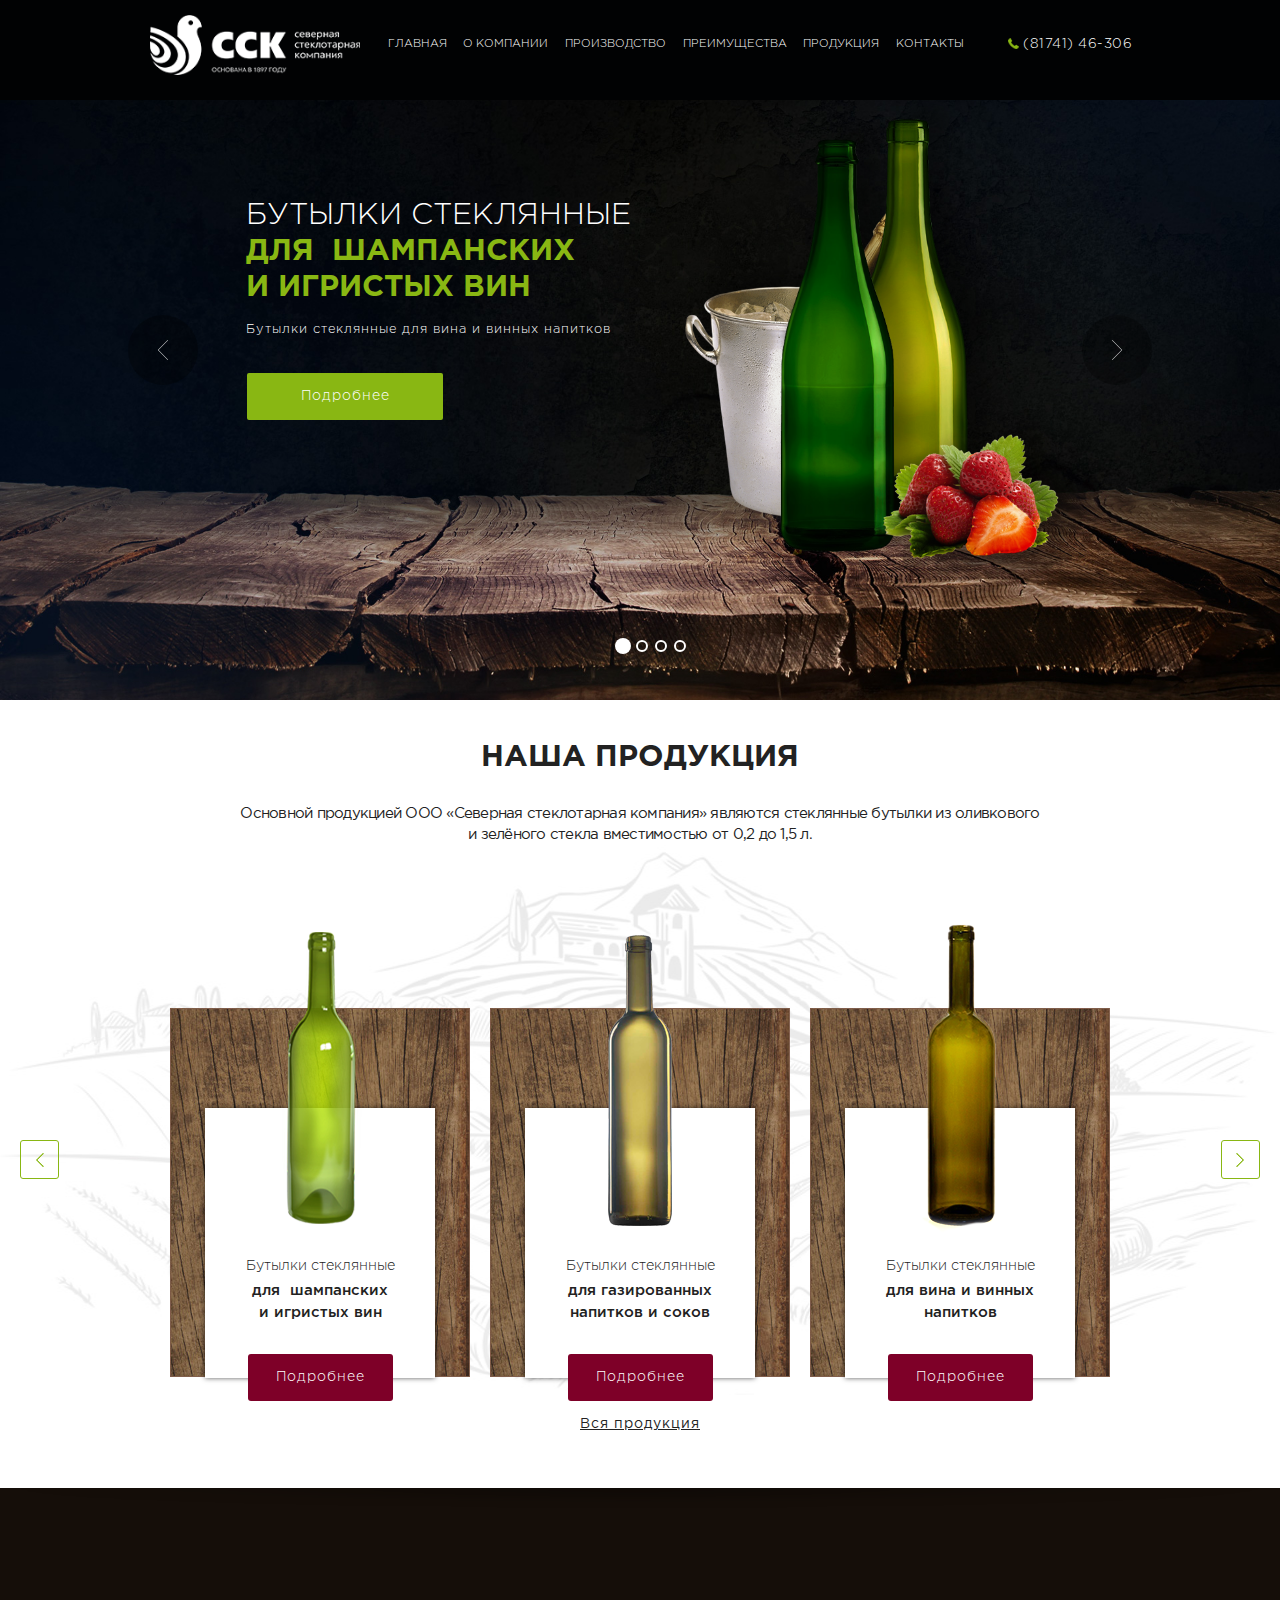
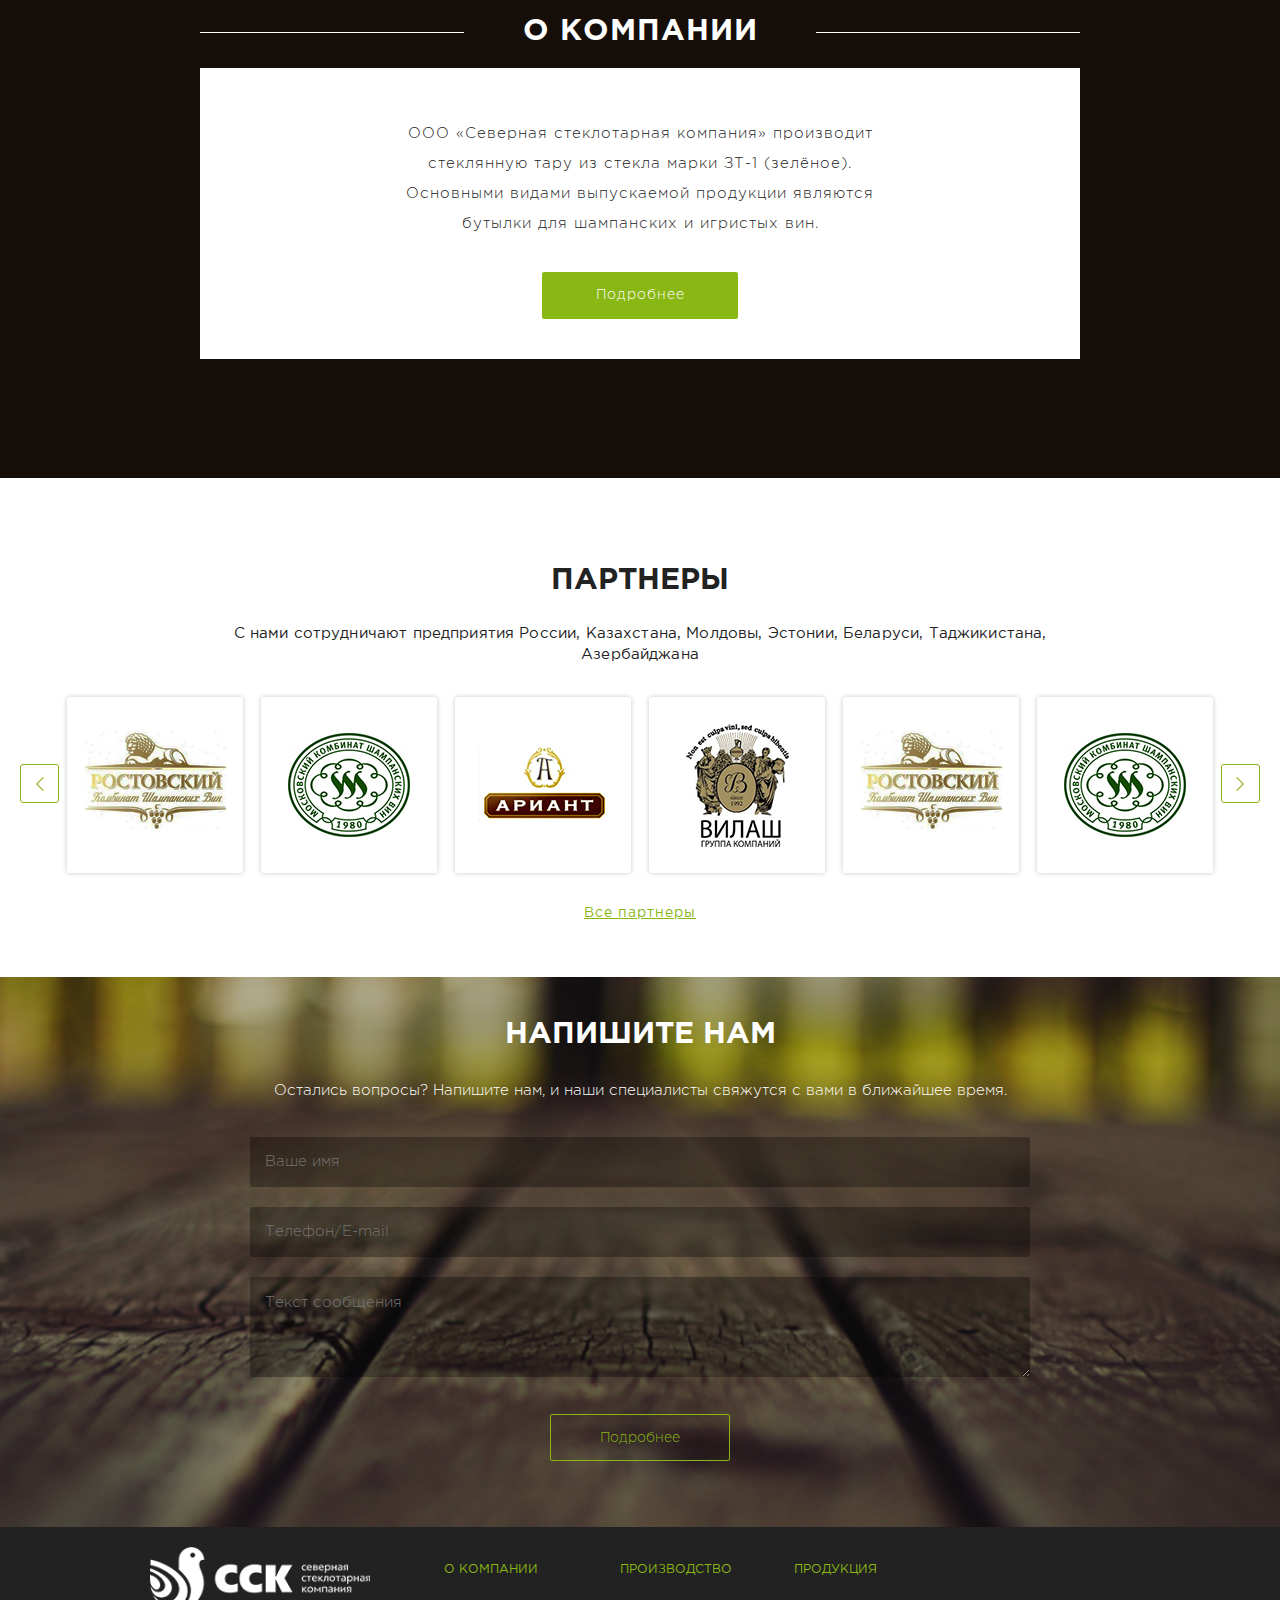
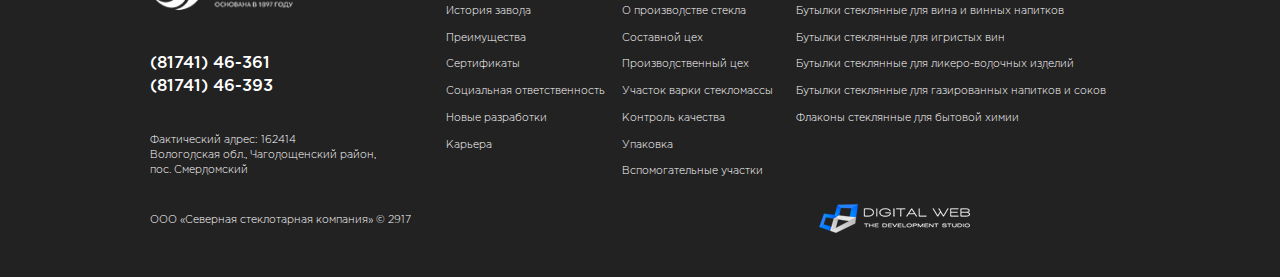
==== commit d4531034: "Внутренние: все кроме продукция-главная, 404" ====
--- a/index.html
+++ b/index.html
@@ -53,13 +53,13 @@
 					</ul>
 				</li>             
 				<li><a href="infopage.html" title="Преимущества">Преимущества</a></li>
-				<li><a class="a_product" href="#" title="Продукция">Продукция</a>
+				<li><a class="a_product" href="catalog_main.html" title="Продукция">Продукция</a>
 					<ul class="menu_product">
-						<li><a href="#" title="Бутылки стеклянные для вина и винных напитков">Бутылки стеклянные для вина и винных напитков</a></li>
-						<li><a href="#" title="Бутылки стеклянные для игристых вин">Бутылки стеклянные для игристых вин</a></li>
-						<li><a href="#" title="Бутылки стеклянные для ликеро-водочных изделий">Бутылки стеклянные для ликеро-водочных изделий</a></li>
-						<li><a href="#" title="Бутылки стеклянные для газированных напитков и соков">Бутылки стеклянные для газированных напитков и соков</a></li>
-						<li><a href="#" title="Флаконы стеклянные для бытовой химии">Флаконы стеклянные для бытовой химии</a></li>
+						<li><a href="catalog.html" title="Бутылки стеклянные для вина и винных напитков">Бутылки стеклянные для вина и винных напитков</a></li>
+						<li><a href="catalog.html" title="Бутылки стеклянные для игристых вин">Бутылки стеклянные для игристых вин</a></li>
+						<li><a href="catalog.html" title="Бутылки стеклянные для ликеро-водочных изделий">Бутылки стеклянные для ликеро-водочных изделий</a></li>
+						<li><a href="catalog.html" title="Бутылки стеклянные для газированных напитков и соков">Бутылки стеклянные для газированных напитков и соков</a></li>
+						<li><a href="catalog.html" title="Флаконы стеклянные для бытовой химии">Флаконы стеклянные для бытовой химии</a></li>
 					</ul>
 				</li>
 				<li><a href="contacts.html" title="Контакты">Контакты</a></li>
@@ -245,13 +245,13 @@
 			</ul>
 		    </section>
 		    <section>
-			<h3><a href="#" title="Продукция">Продукция</a></h3>
+			<h3><a href="catalog_main.html" title="Продукция">Продукция</a></h3>
 			<ul>
-				<li><a href="#" title="Бутылки стеклянные для вина и винных напитков">Бутылки стеклянные для вина и винных напитков</a></li>
-				<li><a href="#" title="Бутылки стеклянные для игристых вин">Бутылки стеклянные для игристых вин</a></li>
-				<li><a href="#" title="Бутылки стеклянные для ликеро-водочных изделий">Бутылки стеклянные для ликеро-водочных изделий</a></li>
-				<li><a href="#" title="Бутылки стеклянные для газированных напитков и соков">Бутылки стеклянные для газированных напитков и соков</a></li>
-				<li><a href="#" title="Флаконы стеклянные для бытовой химии">Флаконы стеклянные для бытовой химии</a></li>
+				<li><a href="catalog.html" title="Бутылки стеклянные для вина и винных напитков">Бутылки стеклянные для вина и винных напитков</a></li>
+				<li><a href="catalog.html" title="Бутылки стеклянные для игристых вин">Бутылки стеклянные для игристых вин</a></li>
+				<li><a href="catalog.html" title="Бутылки стеклянные для ликеро-водочных изделий">Бутылки стеклянные для ликеро-водочных изделий</a></li>
+				<li><a href="catalog.html" title="Бутылки стеклянные для газированных напитков и соков">Бутылки стеклянные для газированных напитков и соков</a></li>
+				<li><a href="catalog.html" title="Флаконы стеклянные для бытовой химии">Флаконы стеклянные для бытовой химии</a></li>
 			</ul>
 		    </section>
 		</nav>
--- a/css/style.css
+++ b/css/style.css
@@ -160,7 +160,7 @@
 	position: relative;
 	z-index: 2;
 }                    
-header nav ul li.active a {
+header nav ul li.active>a {
 	color: #89b713;
 }
 header nav ul li:hover a {
@@ -220,7 +220,7 @@
 header nav ul li ul.menu_product li {
 	width: 95%;
 }
-header nav ul li:hover ul li a {
+header nav ul li:hover ul li a, header nav ul li ul li.active a {
 	color: #fff;
 }
 header nav ul li ul li a:hover {
@@ -514,19 +514,19 @@
 /* Внутренние страницы */
 
 .bread_crumbs { 
-	margin: 100px auto 20px;
+	margin: 100px auto 0px;
 	padding: 10px 10px 10px;
 	max-width: 1250px;
-	line-height: 140%;
+	line-height: 180%;
 	font-size: 0.87em;
 	background-color: #f4f4f4;
 	position: relative;
-	height: 20px;
+	min-height: 20px;
 }
 .bread_crumbs:before, .bread_crumbs:after { 
 	position: absolute;
-	top: 0;
-	height: 40px;
+	bottom: 0;
+	height: 80px;
 	width: 200%;
 	content: "";
 	background-color: #f4f4f4;
@@ -540,6 +540,7 @@
 .bread_crumbs a, .bread_crumbs span  { 
 	margin: 0 5px;
 	color: #666;
+	white-space: nowrap;
 }
 .bread_crumbs a:first-child  { 
 	margin: 0 5px 0 0;
@@ -557,7 +558,7 @@
 .content .text {
 	margin: 0 auto;
 	padding: 35px 10px;
-	max-width: 1250px;
+	max-width: 1260px;
 	position: relative;
 }
 .content h3 {
@@ -573,24 +574,63 @@
 .content .text ul {
     margin-bottom: 15px;
 }
-.content .text ul li {
+.text ol {
+	list-style-type: none; 
+	counter-reset: num;
+	padding-left: 0;
+}
+.content .text ul li, .content .text ol li {
     padding-left: 17px;
     position: relative;
     padding-bottom: 20px;
 }
+.content .text ol li {
+    padding-left: 22px;
+}
 .content .text ul li:before {
-    content: "";
-    height: 5px;
-    width: 5px;
-    background-color: #9b0024;
-    position: absolute;
-    left: 1px;
-    top: 8px;
-}
-
-a.button {
+	content: "";
+	height: 5px;
+	width: 5px;
+	background-color: #9b0024;
+	position: absolute;
+	left: 1px;
+	top: 8px;
+}
+
+.text ol li:before {
+	content: counter(num) ' '; 
+	counter-increment: num;
+	color: #9b0024;
+	position: absolute;
+	left: 1px;
+	top: 2px;
+	height: 15px;
+	width: 15px;
+	font-weight: 400
+}
+
+.content .text a.button {
 	width: 120px;
 }
+
+.content .text table {
+	width: 100%;
+	border-left: 1px solid #ccc;
+	border-top: 1px solid #ccc;
+	margin-bottom: 35px;
+}
+.content .text table th, .content .text table td {
+	height: 18px;
+	padding: 15px 20px;
+	vertical-align: middle;
+	border-right: 1px solid #ccc;
+	border-bottom: 1px solid #ccc;
+	text-align: left;
+}
+.content .text table th {
+	background-color: #f8f8f8;
+}
+
 
 .about.content {
 	background: url(../images/big_bottle.jpg) right center no-repeat;
@@ -808,3 +848,155 @@
 }
 
 
+.left_indent.content {
+	max-width: 1300px;
+	margin: 0 auto;
+}
+.left_indent.content h2 {
+	text-transform: none;
+}
+.left_indent.content h3 {
+	font-size: 1.33em
+}
+
+.left_indent.content aside.left {
+	padding: 20px 0px 5px 20px;
+	margin: 40px 20px 30px 20px;
+	float: left;
+	width: 19%;
+	border: 1px dashed #e6e6e6;
+	max-width: 260px;
+}
+
+.left_indent.content aside.left ul li {
+	margin-bottom: 25px;
+	font-weight: 400;
+}
+.left_indent.content aside.left ul li {
+	margin-bottom: 25px;
+	font-weight: 400;
+}
+.left_indent.content aside.left ul li a {
+	color: #222222
+}
+.left_indent.content aside.left ul li a:hover, .left_indent.content aside.left ul li.active a {
+	color: #89b713;
+	text-decoration: underline;
+}
+
+.left_indent.content .text {
+	margin-left: 24%;
+	width: auto;
+	padding-bottom: 0;
+}
+
+
+.content .text .photo_slider li {
+	margin: 0;
+	padding: 0;
+	border-right: 1px solid transparent;
+	width: 235px;
+	height: 235px;
+	overflow: hidden;
+}
+.content .text .photo_slider li:before {
+	display: none;
+}
+.content .text .photo_slider li a {
+	display: block;
+	width: 235px;
+	height: 235px;
+	line-height: 135px;
+	text-align: center;
+	overflow: hidden;
+	cursor: url('../images/cursor.cur'), pointer;
+}
+.content .text .photo_slider li a img {
+	height: 100%;
+	vertical-align: middle;
+	width: auto;
+	cursor: url('../images/cursor.cur'), pointer;
+}
+.photo_slider .prevBtn, .photo_slider .nextBtn {
+    margin-top: -153px;
+}
+.photo_slider .prevBtn {
+    margin-left: -50%;
+}
+.photo_slider .nextBtn {
+    margin-right: -47.3%;
+}
+
+
+
+
+.content .catalog {
+	margin-left: 24%;
+	overflow: hidden;
+	padding-bottom: 35px;
+}
+.catalog:after {
+	clear: left;
+	content: "";
+	display: block;
+	
+}
+.catalog .item {
+	float: left;
+	margin-left: -1px;
+	margin-top: -1px;
+	width: 33%;
+	border-left: 1px solid #f4f4f4;
+	border-top: 1px solid #f4f4f4;
+	text-align: center;
+	height: 465px;
+	overflow: hidden;
+}
+.catalog .item:hover {
+	background: #f4f4f4;
+}
+.catalog .item>a {
+	display: inline-block;
+	margin-top: 20px;
+	padding: 10px;
+	height: 310px;
+}
+.catalog .item>* {
+	margin-left: 20px;
+	margin-right: 20px;
+}
+.catalog .item>p {
+	height: 40px;
+	text-overflow: ellipsis;
+	margin-bottom: 10px;
+}
+.product_info {
+	margin-right: 30px;
+}
+.product_info:after {
+	clear: both;
+	content: "";
+	display: block;
+}
+.product_info>div {
+	float: right;
+	width: 33%;
+	text-align: center;
+	margin-bottom: 30px;
+}
+.product_info>div.info  {
+	padding-top: 210px;
+	text-align: left;
+	float: left;
+}
+.product_info>div.info p {
+	padding-right: 95px;
+	background: url(../images/pointer.png) right 10px no-repeat;
+}
+.content .text .product_info a {
+	width: 166px;
+	background-color: #7e0028;
+}
+.content .text .product_info a:hover {
+	background-color: #650020;
+}
--- a/css/screen.css
+++ b/css/screen.css
@@ -270,6 +270,23 @@
 	}
 	.cont {
 		font-size: 0.93em;
+	}
+	
+	.left_indent.content {
+		max-width: 1000px;
+	}
+	.left_indent.content aside.left {
+		margin-left: 10px;
+	}
+	.product_info>div {
+		width: 30%;
+	}
+	.product_info>div.info  {
+		padding-top: 150px;
+		width: 40%;
+	}
+	.product_info>div img {
+		height: 600px;
 	}
 }
 
@@ -374,7 +391,7 @@
 		width: auto;
 		margin: 0;
 	}
-	header nav ul li ul li a {
+	header nav ul li ul li a, header nav ul li.active ul li a {
 		color: #fff;
 	}
 	#foo_in h3 {
@@ -414,9 +431,9 @@
 		min-width: 80%;
 		max-width: 80%;
 	}
-	#about {
+	/*#about {
 		background-position: -300px center;
-	}
+	}*/
 	#about>div {
 		width: 80%;
 		left: 0;
@@ -501,6 +518,24 @@
 		width: 39%;
 		margin-right: 5%;
 	}
+	
+	.left_indent.content aside.left {
+		display: none;
+	}
+	.left_indent.content .text, .content .catalog {
+		margin-left: 0;
+	}
+	.product_info>div {
+		width: 25%;
+	}
+	.product_info>div.info  {
+		padding-top: 50px;
+		width: 42%;
+	}
+	.product_info>div img {
+		height: 500px;
+	}
+	
 	
 }
 
@@ -679,6 +714,28 @@
 	.four_text .text {
 		padding: 40px 5.5% 1px;
 	}
+	.catalog .item {
+		height: 415px;
+	}
+	.catalog .item>a {
+		height: 250px;
+	}
+	.catalog .item img {
+		height: 250px
+	}
+	.product_info>div {
+		width: 30%;
+	}
+	.product_info>div.info  {
+		padding-top: 50px;
+		width: 35%;
+	}
+	.product_info>div.info p {
+		background-position: 120% 10px;
+		padding-right: 55px;
+		margin-bottom: 20px;
+	}
+		
 }
 
 @media screen and (max-width: 599px) {
@@ -771,6 +828,34 @@
 		padding: 50px 10px 1px;
 		height: auto;
 		float: none;
+	}
+	
+	.catalog .item {
+		width: 48%;
+	}
+	.product_info>div {
+		width: 48%;
+	}
+	.product_info>div img {
+		height: 300px
+	}
+	.product_info>div.info  {
+		padding-top: 30px;
+		width: 100%;
+	}
+	.product_info>div.info p {
+		padding: 0;
+		background: none;
+		display: inline-block;
+		margin-right: 30px;
+	}
+	.product_info>div {
+		margin-bottom: 10px;
+	}
+	
+	.product_info {
+		text-align: center;
+		margin-bottom: 20px;
 	}
 	
 }
@@ -838,6 +923,10 @@
 	.content .cont p {
 		margin-bottom: 10px
 	}
+	
+	.catalog .item {
+		width: 100%;
+	}
 }
 
 
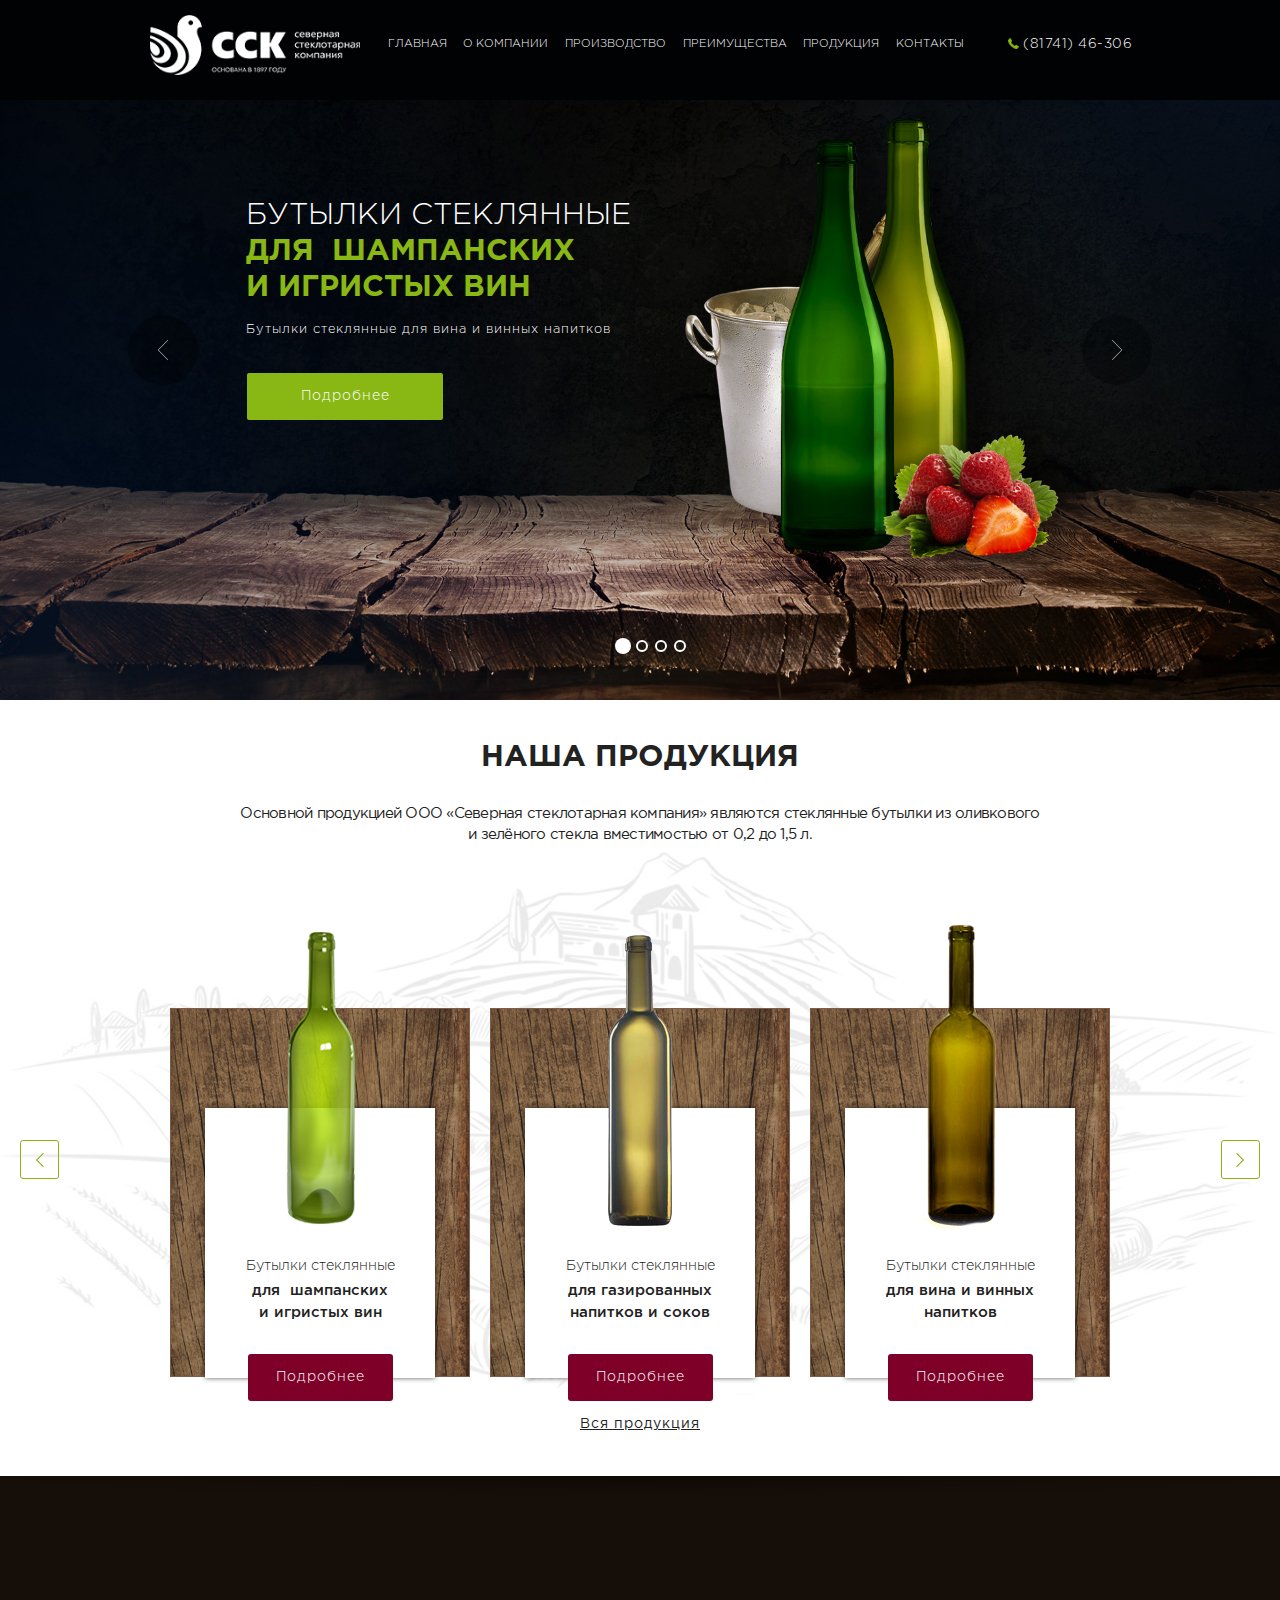
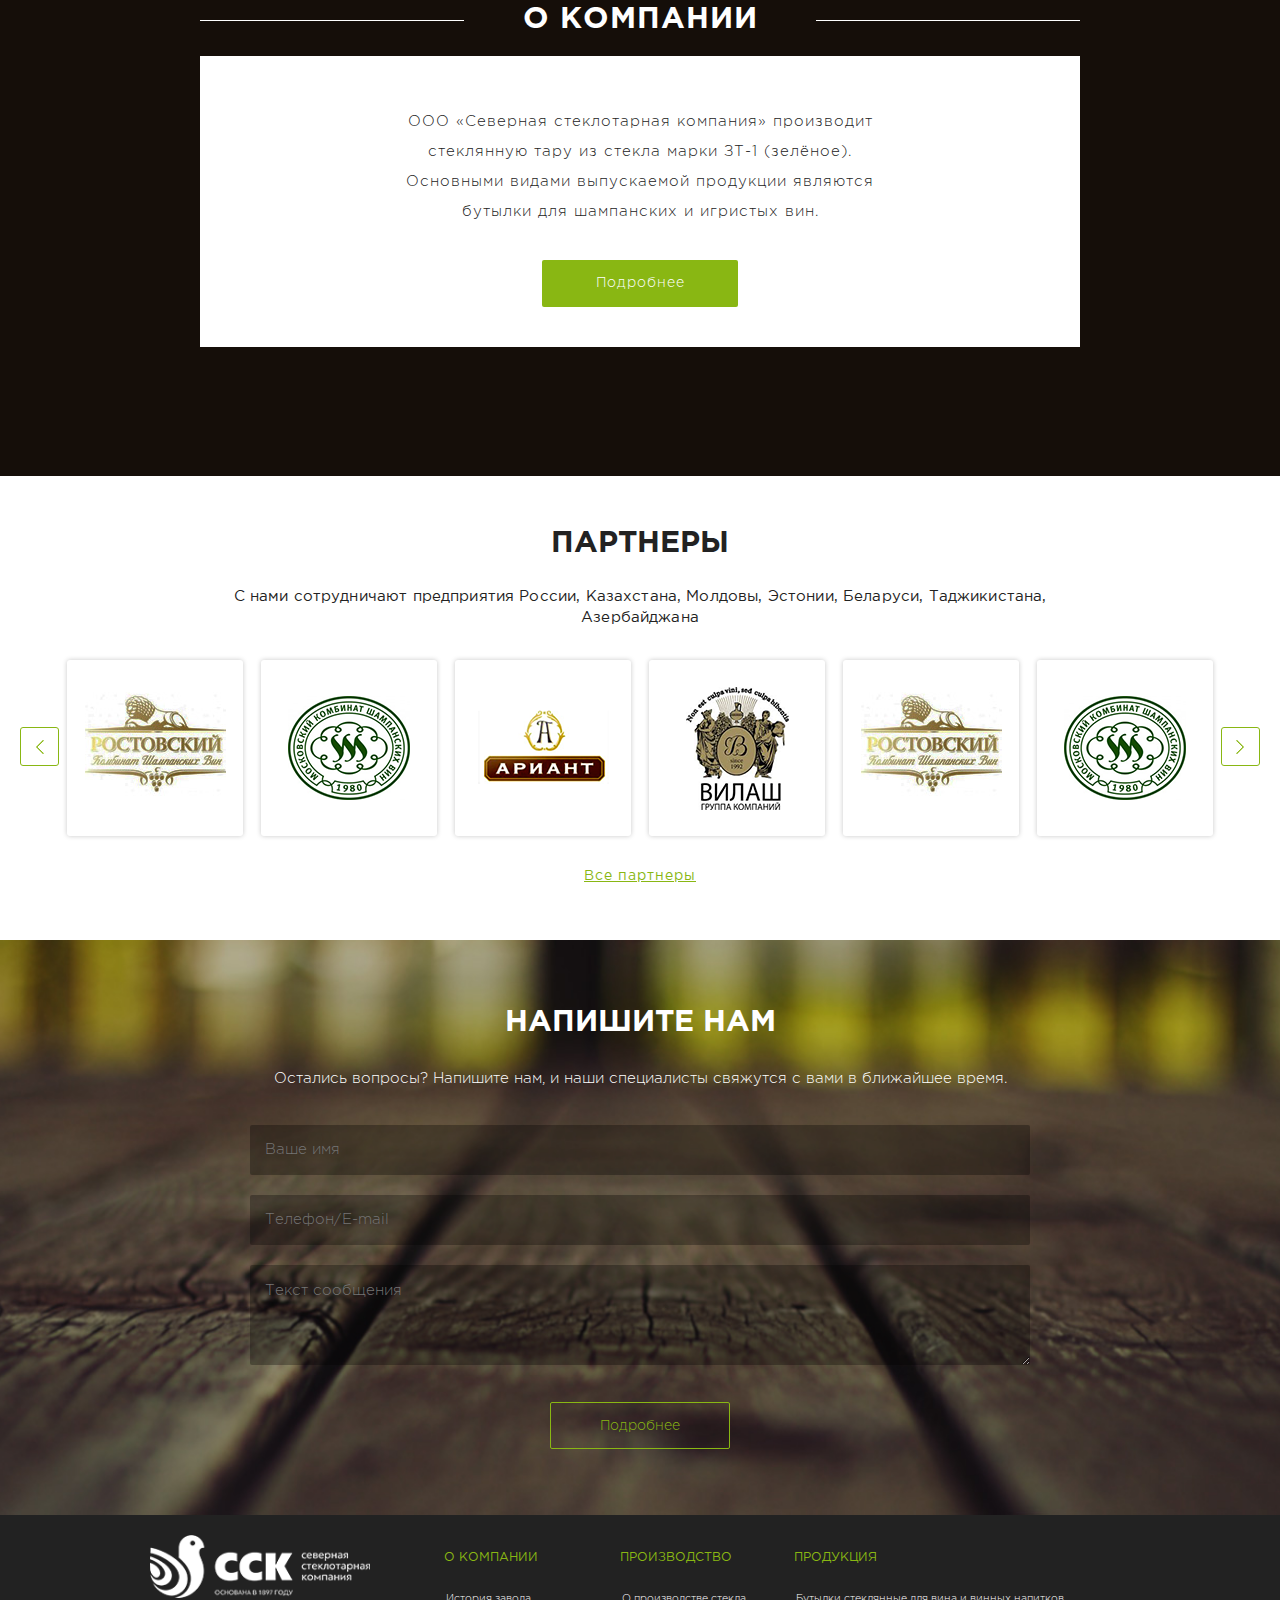
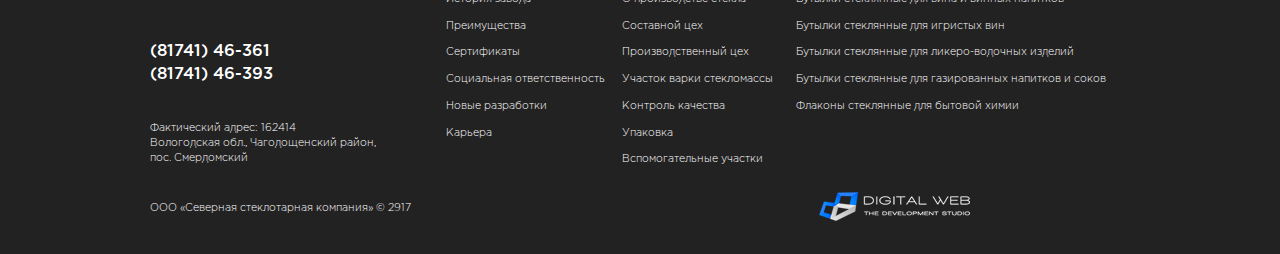
==== commit c9fc26f5: "Правки футера2" ====
--- a/index.html
+++ b/index.html
@@ -16,7 +16,7 @@
 	<link rel="stylesheet" type="text/css"  media="all" href="css/style.css" />
 	<link rel="stylesheet" type="text/css"  media="all" href="css/screen.css" />
 </head>
-<body id="index">
+<body id="index"> <!-- Важно!!! на главной странице добавлять в тег body id="index", а во всех остальных его убирать -->
 <div id="wrapper">
 	<!-- шапка -->
 	<header id="header">
--- a/css/style.css
+++ b/css/style.css
@@ -35,7 +35,7 @@
 	margin: 0 0 22px;
 }
 h1 {    
-	margin: 0 0 35px;
+	margin: 0 0 20px;
 	font-size: 2em;
 	font-weight: 700;
 	line-height: 145%;
@@ -93,11 +93,19 @@
 	min-height: 100%;
 	position: relative;
 	overflow: hidden;
+	display: table;
+	height: 100%;
 	
 /*background: url(../images/site.jpg) center top no-repeat;
 zbackground-size: 100% auto;*/
 }
-
+#index #wrapper {
+	display: block;
+	height: auto;
+	
+/*background: url(../images/site.jpg) center top no-repeat;
+zbackground-size: 100% auto;*/
+}
 
 /* Стили шапки */
 header#header {
@@ -271,6 +279,9 @@
 	border-radius: 2px;
 	margin-bottom: 15px;
 }
+a.button:hover {
+	background-color: #81ab15;
+}
 a.button:active {
 	height: 17px;
 	margin-top: 1px;
@@ -286,7 +297,7 @@
 /* Секция о компании на главной */
 
 #about {
-	min-height: 590px;
+	min-height: 600px;
 	background: #150e09 url(../images/about_bg.jpg) center center no-repeat;
 	background-size: 100% auto;
 	background-attachment: fixed;
@@ -342,11 +353,12 @@
 /* Стили формы */
 
 #main_form {
-	background: url(../images/form.jpg) center top no-repeat;
+	background: #40332c url(../images/form.jpg) center top no-repeat;
 	background-size: cover;
-	height: 550px;
+	min-height: 550px;
 	z-index: 1;
 	width: 100%;
+	padding-top: 25px;
 }
 #main_form div {
 	color: #fff;
@@ -407,20 +419,29 @@
 
 /* Подвал */
 #pre_foo {
-	height: 350px;
+	/*height: 350px;*/
 	clear: both;
-}
-
+	display: table-row;
+	height: 100%;
+}
+#index #pre_foo {
+	display: none;
+}
 footer {
-	height: 350px;
+	/*height: 350px;*/
+	height: auto !important;
+	/*max-height: 350px;*/
 	width: 100%;
-	position: absolute;
+	/*position: absolute;*/
 	bottom: 0;
 	left: 0;
 	background-color: #222;
 	z-index: 2;
-}
-
+	display: table-row;
+}
+#index footer {
+	display: block;
+}
 #foo_in { 
 	margin: 0 auto;
 	padding: 27px 10px;
@@ -429,7 +450,11 @@
 	font-size: 0.85em; 
 	color: #fff;
 }
-
+#foo_in:after { 
+	display: block;
+	content: "";
+	clear: both;
+}
 #foo_in h3 {   
 	margin-bottom: 26px;
 	
@@ -569,7 +594,7 @@
     font-weight: 300;
     letter-spacing: normal;
     line-height: 165%;
-    margin-bottom: 35px;
+    margin-bottom: 20px;
 }
 .content .text ul {
     margin-bottom: 15px;
@@ -614,7 +639,7 @@
 }
 
 .content .text table {
-	width: 100%;
+	width: 98.1%;
 	border-left: 1px solid #ccc;
 	border-top: 1px solid #ccc;
 	margin-bottom: 35px;
@@ -790,6 +815,11 @@
 	color: #fff;
 }
 
+.content.map {
+	background-color: #e5e3df;
+	height: 400px;
+}
+
 .cont {
 	width: 23%;
 	display: inline-block;
@@ -890,11 +920,13 @@
 	padding-bottom: 0;
 }
 
-
+.content .text  .photo_slider {
+    max-width: 974px;
+}
 .content .text .photo_slider li {
 	margin: 0;
 	padding: 0;
-	border-right: 1px solid transparent;
+	border-right: 3px solid transparent;
 	width: 235px;
 	height: 235px;
 	overflow: hidden;
@@ -915,6 +947,9 @@
 	height: 100%;
 	vertical-align: middle;
 	width: auto;
+	cursor: url('../images/cursor.cur'), pointer;
+}
+.content .text a img.sert {
 	cursor: url('../images/cursor.cur'), pointer;
 }
 .photo_slider .prevBtn, .photo_slider .nextBtn {
@@ -1000,3 +1035,81 @@
 .content .text .product_info a:hover {
 	background-color: #650020;
 }
+
+.page_404 #wrapper {
+	background: url(../images/bg_404.jpg) center 70% no-repeat;
+	height: 100%;
+	/*min-height: 1050px;*/
+}
+.page_404 #wrapper .content {
+	height: 100%;
+	position: relative;
+	min-height: 590px;
+}
+.page_404 #wrapper .content .text {
+	top: 25.0%;
+	position: relative;
+}
+.page_404 #wrapper .content a.button {
+	width: 170px;
+}
+
+
+.sections_products {
+	min-height: 820px;
+	background: #d5d7d8 url(../images/sections_products.jpg) center top no-repeat;
+	background-size: cover;
+}
+.sections_products .sections {
+	margin: -10px auto 0;
+	max-width: 1260px;
+	padding: 0px 10px;
+	position: relative;
+}
+.sections_products .sections:after {
+	clear: both;
+	content: "";
+	display: block;
+}
+.sections_products .sections .item {
+	float: left;
+	height: 495px;
+	width: 13.9%;
+	margin-left: 7.5%;
+	text-align: center;
+	position: relative;
+}
+.sections_products .sections .item:first-child {
+	margin-left: 0;
+}
+
+.sections_products .sections .item img.img_bottle {
+	width: 66.28%;
+	position: absolute;
+	bottom: 35px;
+	left: 20%;
+	-webkit-transition: bottom 0.3s ease-out 0.1s;
+	-moz-transition: bottom 0.3s ease-out 0.1s;
+	-o-transition: bottom 0.3s ease-out 0.1s;
+	transition: bottom 0.3s ease-out 0.1s;
+}
+.sections_products .sections .item img.img_сaption {
+	width: 100%;
+	position: absolute;
+	bottom: 135px;
+	left: 0;
+	-webkit-transition: bottom 0.3s ease-out 0.1s;
+	-moz-transition: bottom 0.3s ease-out 0.1s;
+	-o-transition: bottom 0.3s ease-out 0.1s;
+	transition: bottom 0.3s ease-out 0.1s;
+}
+.sections_products .sections .item:hover img.img_bottle {
+	bottom: 100px;
+}
+.sections_products .sections .item:hover img.img_сaption {
+	bottom: 0px;
+}
+
+
+
+
--- a/css/screen.css
+++ b/css/screen.css
@@ -79,6 +79,29 @@
 		height: 55px;
 		width: 214px;
 	}
+	
+	.bread_crumbs {
+		margin-top: 120px;
+		max-width: 1510px;
+	}
+	.content .text {
+		max-width: 1510px;
+	}
+	.history.content .text {
+		padding-right: 630px;
+	}
+	.about_production.content .text {
+		padding-right: 400px;
+		max-width: 1110px;
+	}
+	.about.content .text {
+		max-width: 900px;
+		padding-right: 620px;
+	}
+	.left_indent.content {
+	margin: 0 auto;
+	max-width: 1540px;
+    }
 }
 
 @media screen and (min-width: 1800px) {
@@ -213,14 +236,19 @@
 		max-width: 980px;
 	}
 	.about.content .text {
-		padding-right: 450px;
-		max-width: 540px;
+		padding-right: 10px;
+		max-width: 980px;
+	}
+	
+	.about.content {
+		background: none;
+		
 	}
 	.history.content .text {
 		padding-right: 277px;
 		padding-top: 90px;
 		padding-bottom: 70px;
-		max-width: 713px;
+		max-width: 823px;
 	}
 	
 	.advantage.content .text {
@@ -288,6 +316,45 @@
 	.product_info>div img {
 		height: 600px;
 	}
+	
+	
+	
+	.sections_products {
+		min-height: 730px;
+	}
+	.sections_products h1 {
+		font-size: 1.7em;
+	}
+	.sections_products .sections {
+		max-width: 980px;
+	}
+	.sections_products .sections .item {
+		height: 395px;
+	}
+	
+	.sections_products .sections .item img.img_bottle {
+		bottom: 35px;
+	}
+	.sections_products .sections .item img.img_сaption {
+		bottom: 115px;
+	}
+	.sections_products .sections .item:hover img.img_bottle {
+		bottom: 75px;
+	}
+	
+	
+	.page_404 #wrapper {
+		background-size: 513px auto;
+		background-position: 55% 70%;
+	}
+	.page_404 #wrapper .content {
+		height: 100%;
+		min-height: 490px;
+	}
+	.page_404 #wrapper .content .text {
+		/*top: 2.5%;*/
+	}
+	
 }
 
 @media screen and (max-width: 990px) {
@@ -405,16 +472,17 @@
 	}
 	#foo_in #foo_menu section + section + section {
 		width: 90%;
+		display: none;
 	}
 	#foo_in #foo_menu ul li {
 		margin-bottom: 7px;
 	}
 	#pre_foo {
-		height: 450px;
+		/*height: 450px;*/
 	}
 	
 	footer {
-		height: 450px;
+		/*height: 450px;*/
 	}
 	.main_section > div, #partners.main_section > div:first-child {
 		width: auto;
@@ -486,7 +554,6 @@
 		margin-right: -50%;
 	}
 	.about.content .text {
-		padding-right: 45%;
 		width: auto;
 	}
 	.history.content .text {
@@ -512,6 +579,7 @@
 	.foto_right.content .text {
 		width: 44%;
 		margin-right: 50%;
+		padding-right: 35px;
 	}
 	
 	.cont {
@@ -536,19 +604,57 @@
 		height: 500px;
 	}
 	
-	
+	.page_404 #wrapper {
+		background-size: 50% auto;
+		background-position: 70% 70%;
+		/*min-height: 950px;*/
+	}
+	.page_404 #wrapper .content {
+		height: 100%;
+		min-height: 400px;
+	}
+	.page_404 #wrapper .content .text {
+		top: 13%;
+	}
+	
+	.sections_products {
+		min-height: 650px;
+	}
+	.sections_products .sections .item {
+		height: 335px;
+	}
+	
+	.sections_products .sections .item img.img_bottle {
+		bottom: 35px;
+	}
+	.sections_products .sections .item img.img_сaption {
+		bottom: 95px;
+	}
+	.sections_products .sections .item:hover img.img_bottle {
+		bottom: 65px;
+	}
+	.photo_slider {
+		text-align: center;
+	}
+	.photo_slider ul {
+		display: inline-block;
+	}
 }
 
 @media screen and (max-width: 750px) {
+	h1, h2, h3 {
+		text-align: center;
+	}
+	
 	#foo_in #foo_menu {
 		display: none;
 	}
 	#pre_foo {
-		height: 200px;
+		/*height: 200px;*/
 	}
 	
 	footer {
-		height: 200px;
+		/*height: 200px;*/
 	}
 	#foo_in #foo_cont {
 		float: right;
@@ -574,12 +680,12 @@
 		margin-bottom: 20px;
 		width: auto;
 		text-align: left;
-		margin-right: 10px;
+		margin-right: 5px;
 	}
 	p#copy {
 		clear: left;
 		margin-bottom: 25px;
-		margin-right: 20px;
+		margin-right: 10px;
 	}
 	#about p {
 		padding: 0 80px 11px;
@@ -735,17 +841,55 @@
 		padding-right: 55px;
 		margin-bottom: 20px;
 	}
-		
+
+	.page_404 #wrapper {
+		background-size: 80% auto;
+		background-position: 50% 130%;
+		/*min-height: 1000px;*/
+	}
+	.page_404 #wrapper .content .text {
+		top: 2.5%;
+		text-align: center;
+		min-height: 550px;
+	}
+	.sections_products {
+		min-height: 590px;
+	}
+	.sections_products .sections .item {
+		height: 255px;
+	}
+	
+	.sections_products .sections .item img.img_bottle {
+		bottom: 35px;
+	}
+	.sections_products .sections .item img.img_сaption {
+		bottom: 95px;
+	}
+	.sections_products .sections .item:hover img.img_bottle {
+		bottom: 65px;
+	}
+	
+	
+	.sections_products .sections .item {
+		height: 285px;
+	}
+	
+	
 }
 
 @media screen and (max-width: 599px) {
 	
 	h1 {
 		font-size: 1.7em;
+		text-align: center;
 	}
 	
 	h2 {
 		font-size: 1.3em;
+		text-align: center;
+	}
+	h3 {
+		text-align: center;
 	}
 	
 	header#header {
@@ -782,11 +926,11 @@
 		top: 20px;
 	}
 	#pre_foo {
-		height: 220px;
+		/*height: 220px;*/
 	}
 	
 	footer {
-		height: 220px;
+		/*height: 220px;*/
 	}
 	#foo_in #foo_cont {
 		float: none;
@@ -858,16 +1002,43 @@
 		margin-bottom: 20px;
 	}
 	
+	.page_404 #wrapper {
+		background-position: 50% 95%;
+		/*min-height: 930px;*/
+	}
+	.page_404 #wrapper .content .text {
+		top: 2.5%;
+		min-height: 490px;
+	}
+	
+	
+	.sections_products {
+		min-height: 590px;
+	}
+	.sections_products .sections .item {
+		height: 245px;
+	}
+	
+	.sections_products .sections .item img.img_bottle {
+		bottom: 35px;
+	}
+	.sections_products .sections .item img.img_сaption {
+		display: none;
+	}
+	.sections_products .sections .item:hover img.img_bottle {
+		bottom: 65px;
+	}
+	
 }
 
 
 @media screen and (max-width: 470px) {
 	#pre_foo {
-		height: 250px;
+		/*height: 250px;*/
 	}
 	
 	footer {
-		height: 250px;
+		/*height: 250px;*/
 	}
 	#dw {
 		clear: left;
@@ -878,6 +1049,13 @@
 	#slider  {
 		height: 400px;
 		margin-top: 0;
+	}
+	
+	#slider .slider h3, #slider .slider p {
+		text-align: center;
+	}
+	#slider .slider a {
+		margin-left: -98px;
 	}
 	#slider .slider img {
 		display: none;
@@ -927,6 +1105,32 @@
 	.catalog .item {
 		width: 100%;
 	}
+	
+	.page_404 #wrapper {
+		background-position: 50% 80%;
+		/*min-height: 880px;*/
+	}
+	.page_404 #wrapper .content .text {
+		
+		min-height: 400px;
+	}
+	
+	.sections_products {
+		min-height: 590px;
+	}
+	.sections_products .sections .item {
+		height: 215px;
+	}
+	
+	.sections_products .sections .item img.img_bottle {
+		bottom: 35px;
+	}
+	.sections_products .sections .item:hover img.img_bottle {
+		bottom: 55px;
+	}
+	.sections_products h1 {
+		font-size: 1.4em;
+	}
 }
 
 
@@ -1026,6 +1230,17 @@
 	.bread_crumbs { 
 		margin-top: 60px;
 	}
+	.page_404 #wrapper {
+		/*min-height: 800px;*/
+	}
+	.page_404 #wrapper .content .text {
+		
+		min-height: 300px;
+	}
+	
+	.sections_products {
+		height: 470px;
+	}
 	
 }
 
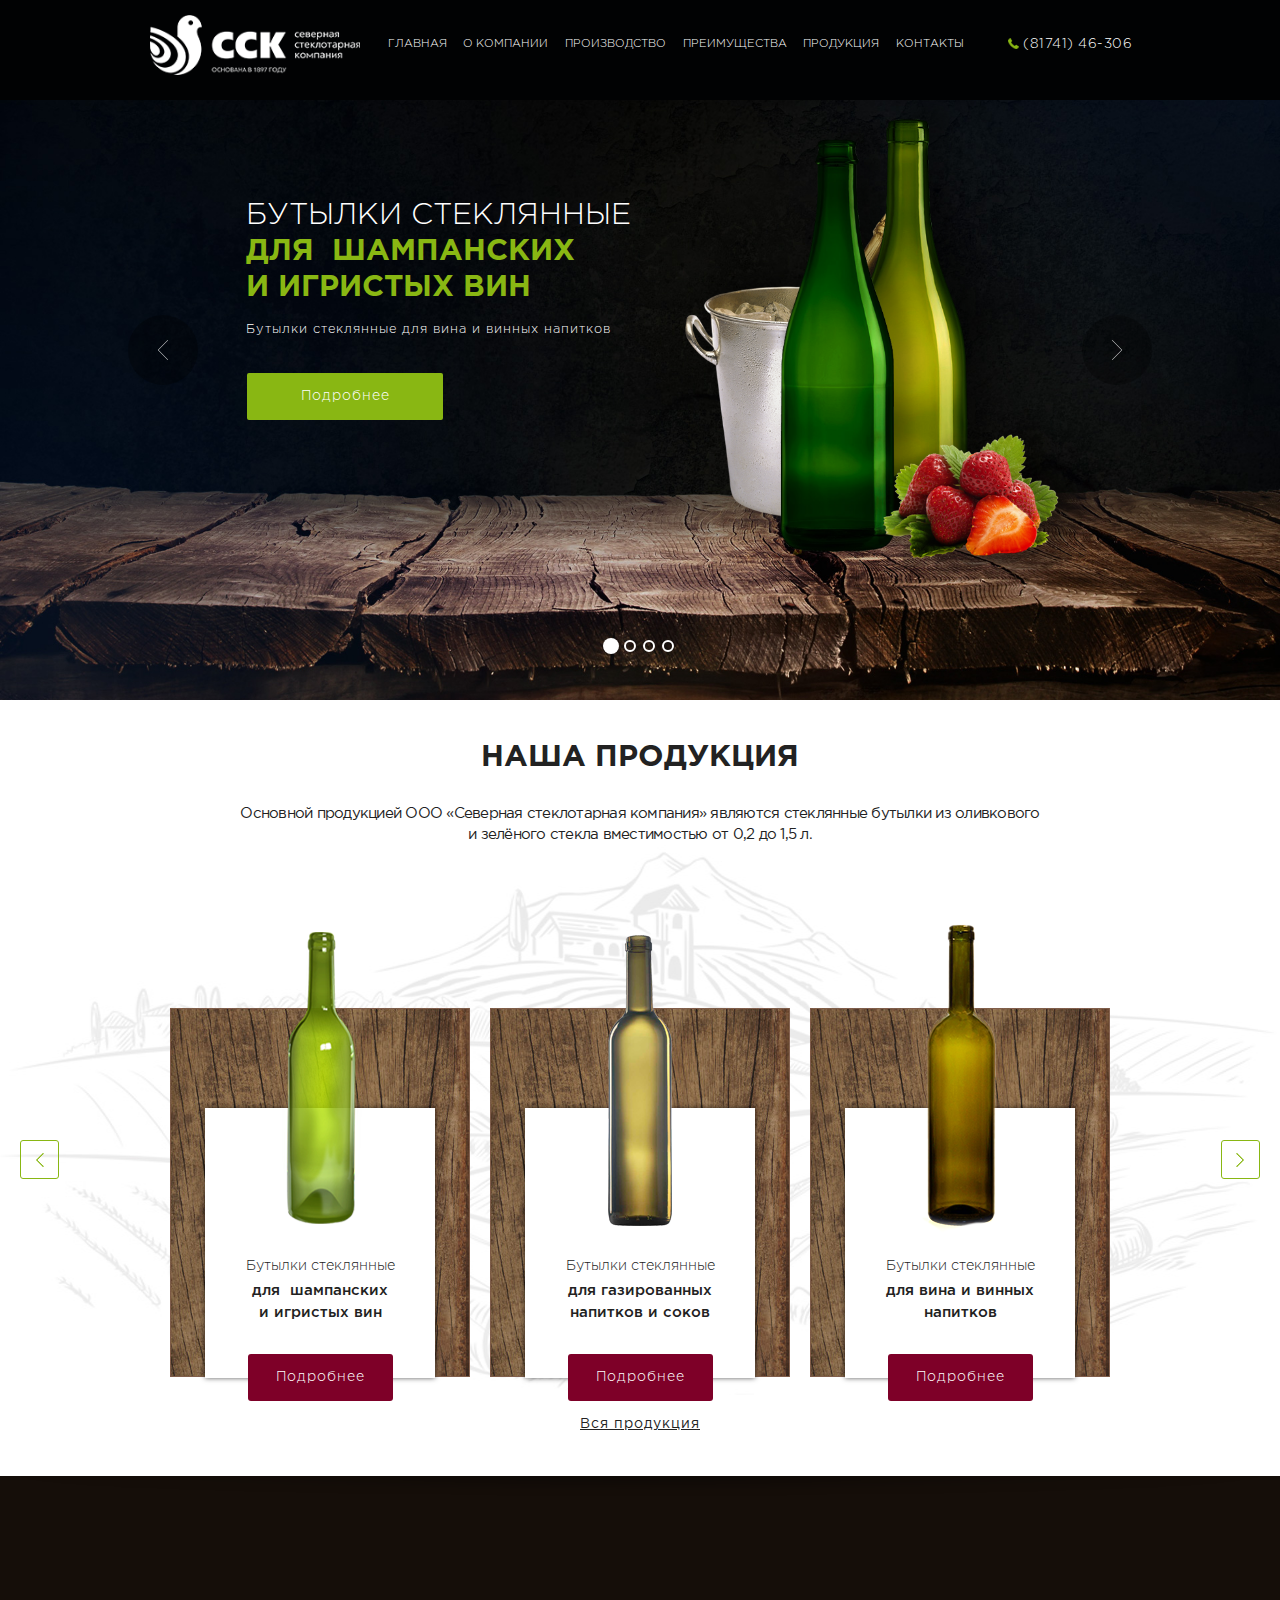
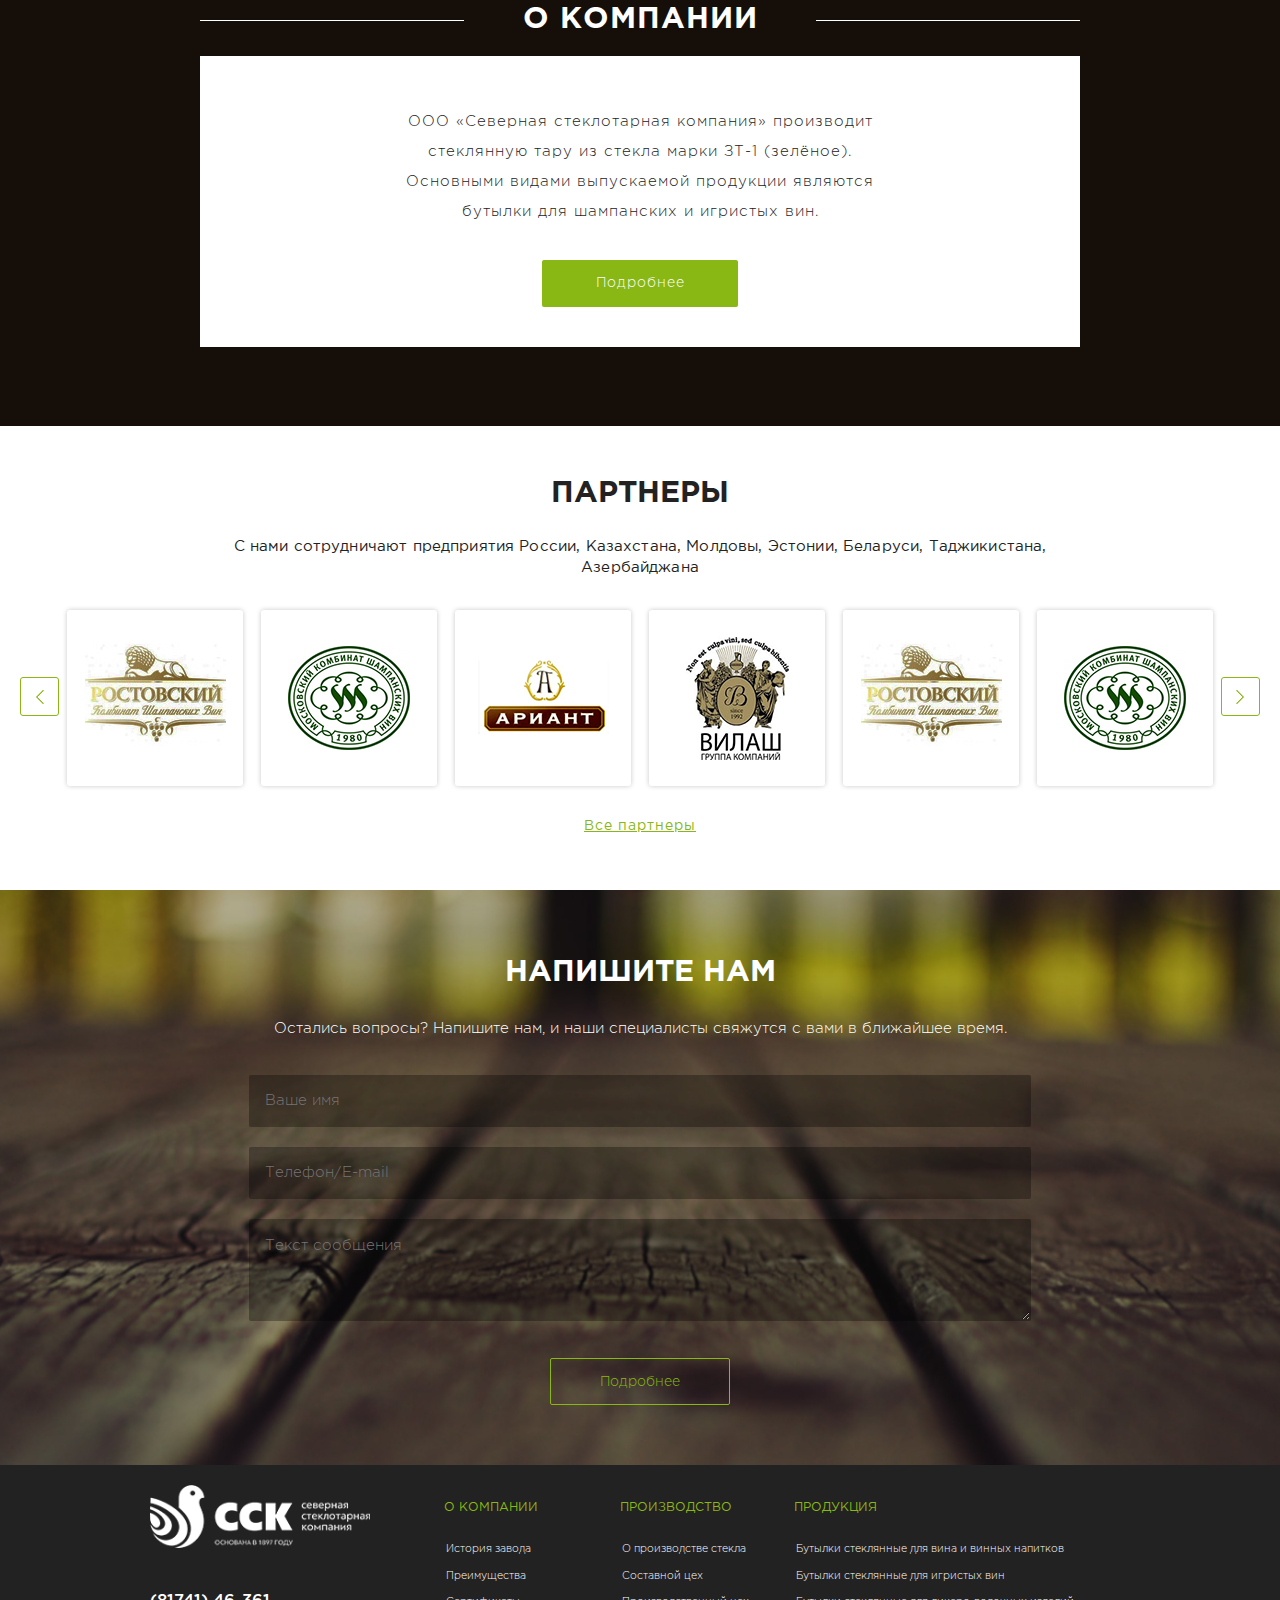
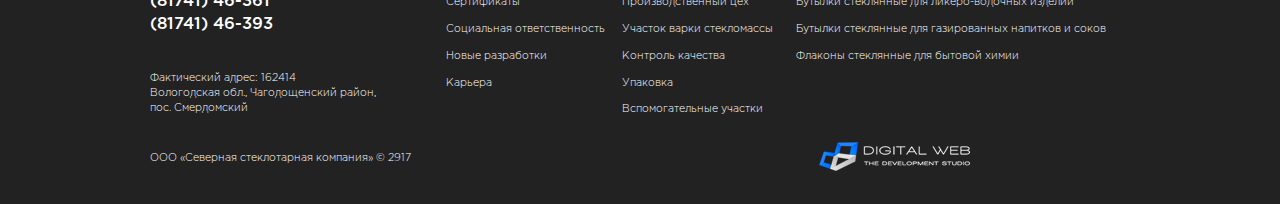
==== commit 0a3429c9: "Переделка страницы с бутылками" ====
--- a/index.html
+++ b/index.html
@@ -26,7 +26,7 @@
 			<a href="#" title="Главная"><img src="images/logo.png" alt="Северная Стекольная Компания" /></a>
 		</div>
 		<div id="headr_cont">
-			(81741) 46-306
+			<a rel="nofollow" href="tel:8174146306">(81741) 46-306</a>
 		</div>
 		<nav>
 			<ul class="main_menu">
@@ -204,7 +204,7 @@
 	     <div>
 		<h2>напишите нам</h2>
 		<p>Остались вопросы? Напишите нам, и&nbsp;наши специалисты свяжутся с&nbsp;вами в&nbsp;ближайшее время.</p>
-		<form >
+		<form class="feedback">
 			<input type="text" class="" placeholder="Ваше имя" value="">
 			<input type="text" class="" placeholder="Телефон/E-mail" value="">
 			<textarea placeholder="Текст сообщения"></textarea>
@@ -259,8 +259,8 @@
 			<img src="images/logo.png" alt="Северная Стекольная Компания" />
 		</div>
 		<div id="foo_cont">
-			<strong>(81741)&nbsp;46-361<br>
-			(81741)&nbsp;46-393</strong>
+			<strong><a href="tel:8174146361">(81741)&nbsp;46-361</a><br>
+			<a href="tel:8174146393">(81741)&nbsp;46-393</a></strong>
 			<p>Фактический адрес: 162414<br> 
 			Вологодская&nbsp;обл., Чагодощенский&nbsp;район,
 			пос.&nbsp;Смердомский</p>
--- a/css/style.css
+++ b/css/style.css
@@ -145,7 +145,10 @@
 	line-height: 120%;
 	letter-spacing: 0.04em;
 }
-
+#headr_cont a  {
+	color: #fff;
+	text-decoration: none;
+}
 
 /* Меню в шапке */
 
@@ -363,17 +366,17 @@
 #main_form div {
 	color: #fff;
 }
-form {
+form.feedback {
 	margin-bottom: 30px;
 	padding-top: 13px;
 }
-input, textarea, select {
+.feedback input, .feedback textarea, .feedback select {
 	padding: 5px 15px;
 	margin-bottom: 20px;
 	width: 750px;
 	height: 40px;
 	outline: none;
-	border: 0;
+	border: 1px solid transparent;
 	background-color: RGBA(0, 0, 0, 0.3);
 	border-radius: 2px;
 	font-family: 'Gotham Pro', Arial, Helvetica, sans-serif;
@@ -383,7 +386,7 @@
 	color: #fff;
 }
 
-form textarea {
+form.feedback textarea {
 	height: 70px;
 	padding: 15px 15px;
 	min-width: 750px;
@@ -393,7 +396,7 @@
 	line-height: 140%;
 	margin-bottom: 31px;
 }
-form input[type="submit"] {
+form.feedback input[type="submit"] {
 	padding:3px 15px 5px; 
 	margin-bottom: 1px;
 	width: 180px;
@@ -405,11 +408,11 @@
 	cursor: pointer;
 	outline: none;
 }
-form input[type="submit"]:hover {
+form.feedback input[type="submit"]:hover {
 	background-color: #89b713;
 	color: #fff;
 }
-form input[type="submit"]:active {
+form.feedback input[type="submit"]:active {
 	height: 45px;
 	margin-bottom: 2px;
 	margin-top: 1px;
@@ -855,24 +858,24 @@
 	text-align: center;
 }
 
-#form.content input, #form.content textarea, #form.content select {
-	width: 100%;
+#form.content .feedback input, #form.content .feedback textarea, #form.content .feedback select {
+	width: 90%;
 	border: 1px solid #eee;
 	background-color: transparent;
 	color: #555;
 }
-#form.content textarea {
-	width: 100%;
-	max-width: 100%;
-	min-width: 100%;
-}
-#form.content form input[type="submit"] {
+#form.content .feedback textarea {
+	width: 90%;
+	max-width: 90%;
+	min-width: 90%;
+}
+#form.content form.feedback input[type="submit"] {
 	width: 180px;
 	border: 1px solid #89b713;
 	color: #89b713;
 }
 
-#form.content form input[type="submit"]:hover {
+#form.content form.feedback input[type="submit"]:hover {
 	background-color: #89b713;
 	color: #fff;
 }
@@ -917,11 +920,12 @@
 .left_indent.content .text {
 	margin-left: 24%;
 	width: auto;
-	padding-bottom: 0;
+	padding-bottom: 15px;
 }
 
 .content .text  .photo_slider {
     max-width: 974px;
+    overflow: hidden;
 }
 .content .text .photo_slider li {
 	margin: 0;
@@ -959,7 +963,7 @@
     margin-left: -50%;
 }
 .photo_slider .nextBtn {
-    margin-right: -47.3%;
+    margin-right: -47.99%;
 }
 
 
@@ -1065,6 +1069,7 @@
 	max-width: 1260px;
 	padding: 0px 10px;
 	position: relative;
+	text-align: center;
 }
 .sections_products .sections:after {
 	clear: both;
@@ -1072,10 +1077,11 @@
 	display: block;
 }
 .sections_products .sections .item {
-	float: left;
+	/*float: left;*/
+	display: inline-block;
 	height: 495px;
 	width: 13.9%;
-	margin-left: 7.5%;
+	margin-left: 7.1%;
 	text-align: center;
 	position: relative;
 }
@@ -1103,10 +1109,39 @@
 	-o-transition: bottom 0.3s ease-out 0.1s;
 	transition: bottom 0.3s ease-out 0.1s;
 }
+.sections_products .sections .item .сaption {
+	background-color: #89b713;
+	color: #fff;
+	width: 96%;
+	position: absolute;
+	bottom: 135px;
+	left: 0;
+	-webkit-transition: bottom 0.3s ease-out 0.1s;
+	-moz-transition: bottom 0.3s ease-out 0.1s;
+	-o-transition: bottom 0.3s ease-out 0.1s;
+	transition: bottom 0.3s ease-out 0.1s;
+	text-decoration: none;
+	font-size: 15px;
+	font-weight: 300;
+	padding: 15px 2%;
+	min-height: 64px;
+}
+.sections_products .sections .item + .item .сaption{
+	padding: 25px 2%;
+	min-height: 44px;
+}
+.sections_products .sections .item + .item + .item .сaption {
+	padding: 15px 2%;
+	min-height: 64px;
+}
+.sections_products .sections .item + .item + .item + .item + .item .сaption {
+	padding: 25px 2%;
+	min-height: 44px;
+}
 .sections_products .sections .item:hover img.img_bottle {
 	bottom: 100px;
 }
-.sections_products .sections .item:hover img.img_сaption {
+.sections_products .sections .item:hover img.img_сaption, .sections_products .sections .item:hover .сaption  {
 	bottom: 0px;
 }
 
--- a/css/screen.css
+++ b/css/screen.css
@@ -133,7 +133,6 @@
 	}
 	#slider .slider a {
 		top: 25%;
-		left: 50%;
 		margin-left: -35%;
 	}
 	#slider .controls {
@@ -199,6 +198,7 @@
 	
 	#about {
 		background-size: cover;
+		min-height: 550px;
 	}
 	
 	#slider  {
@@ -225,8 +225,6 @@
 		padding-bottom: 32px;
 	}
 	#slider .slider a {
-		top: 25%;
-		left: 50%;
 		margin-left: -30.7%;
 	}
 	#slider .controls {
@@ -353,6 +351,14 @@
 	}
 	.page_404 #wrapper .content .text {
 		/*top: 2.5%;*/
+	}
+	
+	#form.content input, #form.content textarea, #form.content select {
+		width: 90%;
+	}
+	#form.content textarea {
+		max-width: 90%;
+		min-width: 90%;
 	}
 	
 }
@@ -539,8 +545,6 @@
 		padding-bottom: 32px;
 	}
 	#slider .slider a {
-		top: 25%;
-		left: 50%;
 		margin-left: -40%;
 	}
 	#slider .controls {
@@ -563,6 +567,7 @@
 	.foto_left.content .text, .foto_right.content .text {
 		background-color: #fff;
 		height: 100%;
+		max-width: none;
 	}
 	.foto_left.content>img {
 		right: 15%;
@@ -590,6 +595,13 @@
 	.left_indent.content aside.left {
 		display: none;
 	}
+	.content .text .photo_slider li {
+		border-right: 1px solid transparent;
+		border-right: 1px solid transparent;
+	}
+	.photo_slider .nextBtn {
+		margin-right: -50%;
+	}
 	.left_indent.content .text, .content .catalog {
 		margin-left: 0;
 	}
@@ -652,7 +664,20 @@
 	#pre_foo {
 		/*height: 200px;*/
 	}
-	
+	.content .text p {
+		text-align: justify;
+	}
+	.content .text p a {
+		display: inline-flex;
+	}
+	.content .text a.button {
+		margin-left: auto;
+		margin-right: auto;
+		display: block;
+	}
+	.content .text .product_info a {
+		display: inline-block;
+	}
 	footer {
 		/*height: 200px;*/
 	}
@@ -714,8 +739,6 @@
 		padding-bottom: 32px;
 	}
 	#slider .slider a {
-		top: 25%;
-		left: 50%;
 		margin-left: -40%;
 	}
 	#slider .controls {
@@ -734,26 +757,42 @@
 	#slider .nextBtn {
 		margin-right: -50%;
 	}
+	#about {
+		min-height: 1px;
+		padding-bottom: 50px;
+	}
+	#about > div {
+		margin-top: 100px;
+	}
+	.content .text {
+		padding-bottom: 15px;
+	}
 	.about.content {
 		background: none;
 		
 	}
 	.about.content .text {
-		padding-right: 10%;
+		padding-right: 10px;
 		width: auto;
+		padding-bottom: 15px;
 	}
 	.history.content .text {
-		padding-right: 30px;
-		padding-top: 70px;
-		padding-bottom: 50px;
+		padding-right: 10px;
+		padding-top: 40px;
+		padding-bottom: 30px;
 	}
 	
 	.advantage.content .text {
+		padding-bottom: 25px;
+		padding-top: 35px;
+	}
+	.advantage.content .text h2 {
+		margin-bottom: 20px;
 	}
 	.advantage.content .text p.adv {
 		display: block;
 		width: auto;
-		margin: 0 2.5% 35px;
+		margin: 0 2.5% 20px;
 		padding-top: 0px;
 		padding-left: 60px;
 		background: url(../images/icon1.png) left center no-repeat;       
@@ -770,7 +809,10 @@
 	.advantage.content .text p.adv + p.adv + p.adv + p {
 		text-align: center;
 	}
-	
+	.about_production.content {
+		padding-bottom: 20px;
+		padding-top: 10px;
+	}
 	.foto_left.content, .foto_right.content {
 		height: auto;
 	}
@@ -782,14 +824,14 @@
 	}
 	.foto_left.content .text, .foto_right.content .text {
 		margin: 0;
-		padding: 30px 10px;
+		padding: 30px 10px 15px;
 		width: auto;
 	}
 	.foto_left.content h2, .foto_right.content h2 {
-		margin-bottom: 35px;
+		margin-bottom: 20px;
 	}
 	.foto_left.content p, .foto_right.content p {
-		margin-bottom: 35px;
+		margin-bottom: 20px;
 	}
 	.content img.sert {
 		width: 30%;
@@ -797,8 +839,8 @@
 		margin-bottom: 25px;
 	}
 	.foto_right.content.text_both .text {
-		padding-top: 50px;
-		padding-bottom: 5px;
+		padding-top: 35px;
+		padding-bottom: 15px;
 	}
 	.foto_right.content.text_both div.text + div.text {
 		height: auto;
@@ -826,6 +868,11 @@
 	.catalog .item>a {
 		height: 250px;
 	}
+	.catalog .item a.button {
+		padding-left: 10px;
+		padding-right: 10px;
+		width: 136px;
+	}
 	.catalog .item img {
 		height: 250px
 	}
@@ -840,6 +887,7 @@
 		background-position: 120% 10px;
 		padding-right: 55px;
 		margin-bottom: 20px;
+		text-align: left;
 	}
 
 	.page_404 #wrapper {
@@ -969,7 +1017,7 @@
 	
 	.four_text .text {
 		width: auto;
-		padding: 50px 10px 1px;
+		padding: 35px 10px 15px;
 		height: auto;
 		float: none;
 	}
@@ -986,12 +1034,15 @@
 	.product_info>div.info  {
 		padding-top: 30px;
 		width: 100%;
+		text-align: center;
 	}
 	.product_info>div.info p {
 		padding: 0;
 		background: none;
 		display: inline-block;
-		margin-right: 30px;
+		vertical-align: top;
+		margin-right: 0px;
+		width: 49%;
 	}
 	.product_info>div {
 		margin-bottom: 10px;
@@ -1000,6 +1051,7 @@
 	.product_info {
 		text-align: center;
 		margin-bottom: 20px;
+		margin-right: 0;
 	}
 	
 	.page_404 #wrapper {
@@ -1091,7 +1143,7 @@
 	#products .karusel_1 .slide div span img {
 		height: 261px;
 	}
-	#products .karusel_1 .slide:hover div img {
+	#products .karusel_1 .slide:hover div span img {
 		height: 261px;
 	}
 	.cont {
@@ -1192,7 +1244,7 @@
 	}
 	#slider .slider h3 {
 		top: 25%;
-		margin-left: -35%;
+		margin-left: -125px;
 		font-size: 1.2em;
 		line-height: 120%;
 		width: 250px;
@@ -1200,17 +1252,13 @@
 	}
 	#slider .slider p {
 		top: 25%;
-		margin-left: -35%;
+		margin-left: -125px;
 		width: 250px;
 		letter-spacing: 0px;
 		font-size: 0.75em;
 		padding-bottom: 32px;
 	}
-	#slider .slider a {
-		top: 25%;
-		left: 50%;
-		margin-left: -35%;
-	}
+	
 	#slider .controls {
 		height: 400px;
 	}
